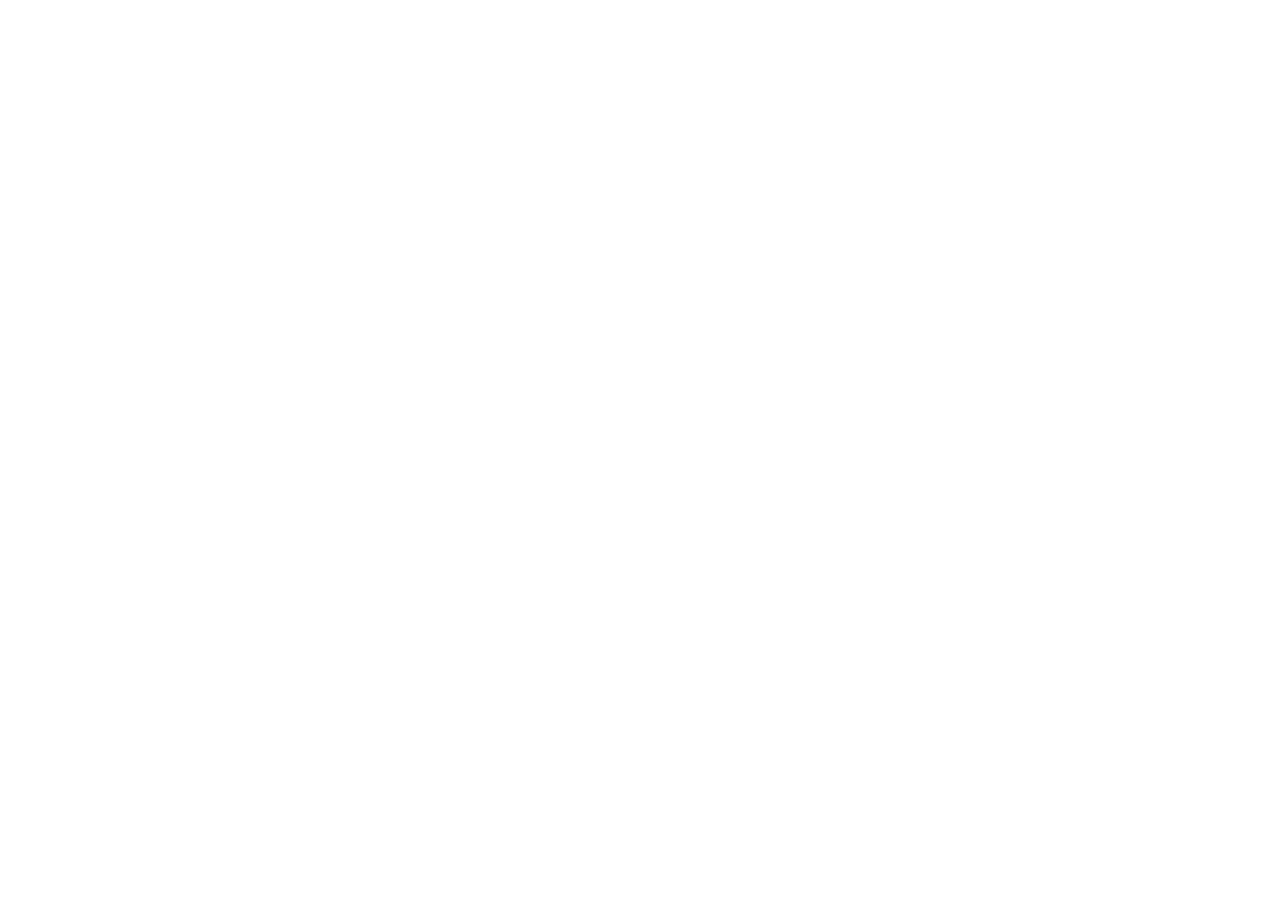
==== index.html @ c5817f7f "start" ====
<!doctype html>
<html lang="en">
<head>
    <meta charset="UTF-8">
    <meta name="viewport"
          content="width=device-width, user-scalable=no, initial-scale=1.0, maximum-scale=1.0, minimum-scale=1.0">
    <meta http-equiv="X-UA-Compatible"
          content="ie=edge">
    <link rel="stylesheet"
          href="./style.css">
    <title>Главная</title>
</head>
<body>

</body>
</html>
---- style.css ----
* {
  padding: 0;
  margin: 0;
  box-sizing: border-box;
  transition: .3s ease; }

/*# sourceMappingURL=style.css.map */
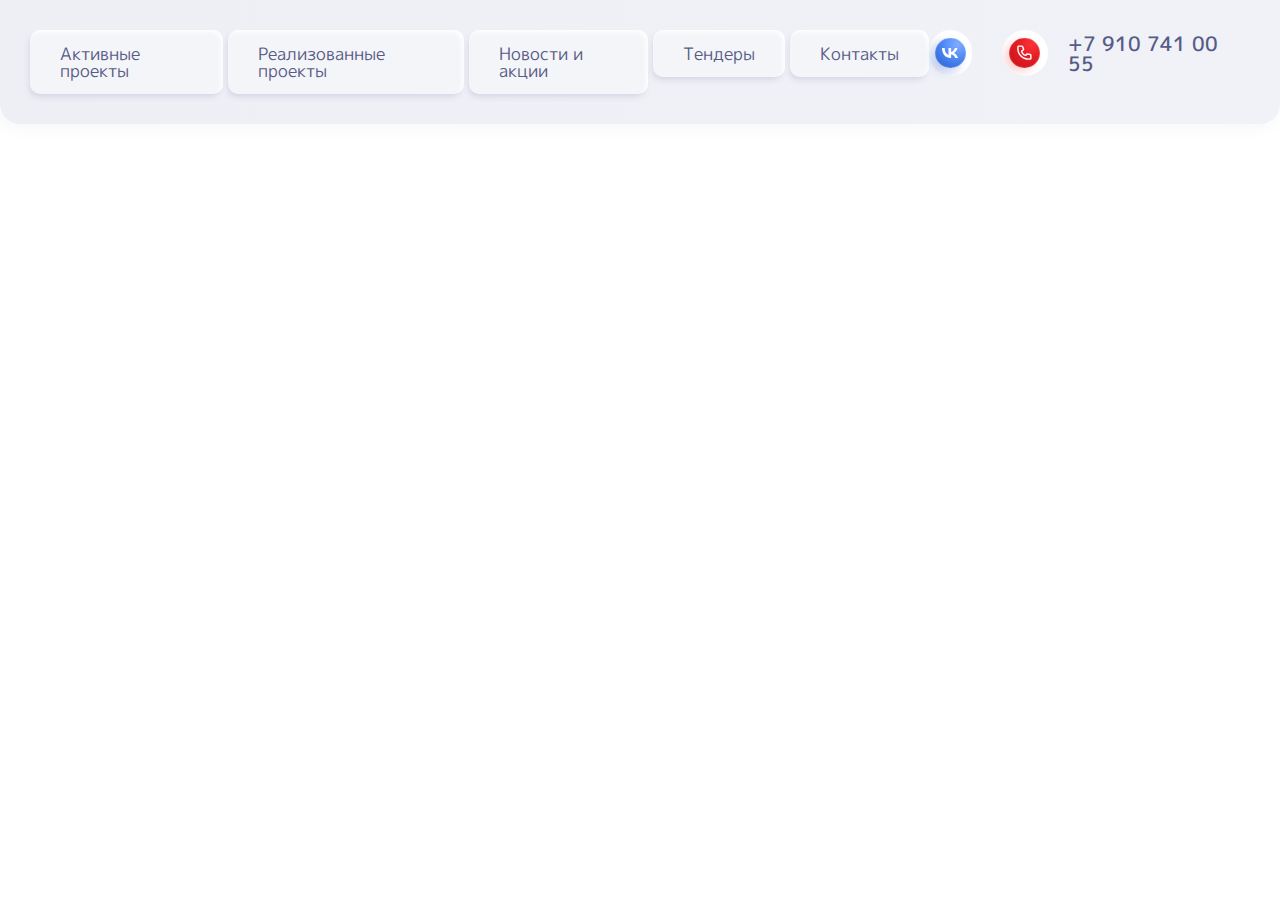
==== commit 55751cb0: "end" ====
--- a/index.html
+++ b/index.html
@@ -11,6 +11,38 @@
     <title>Главная</title>
 </head>
 <body>
+    <header class="header">
+        <div class="content">
+            <ul class="nav">
+                <li><a href="#">Активные проекты</a></li>
+                <li><a href="#">Реализованные проекты</a></li>
+                <li><a href="#">Новости и акции</a></li>
+                <li><a href="#">Тендеры</a></li>
+                <li><a href="#">Контакты</a></li>
+            </ul>
+            <div class="links">
+                <a href="#"
+                   class="vk">
+                    <span>
+                        <svg xmlns="http://www.w3.org/2000/svg" width="16" height="10" viewBox="0 0 16 10" fill="none">
+                          <path d="M12.0147 4.99168C12.3029 5.13506 12.5819 5.30084 12.8498 5.48584C13.3333 5.81997 13.7715 6.20592 14.1685 6.639C14.6976 7.2164 15.1318 7.85863 15.4732 8.56394C15.689 9.00992 15.8598 9.47278 15.9951 9.94923C16.0055 9.98581 16.002 9.99965 15.9583 9.99965C15.0451 9.99848 14.1317 9.99836 13.2185 10C13.17 10.0001 13.1615 9.97479 13.1501 9.9395C12.9498 9.32517 12.6628 8.75539 12.2701 8.24154C11.6739 7.46166 10.9234 6.89575 9.98092 6.5989C9.71663 6.51566 9.44601 6.46279 9.17141 6.42879C9.13886 6.4248 9.12903 6.435 9.13184 6.46548C9.13324 6.48096 9.13207 6.49667 9.13207 6.51238C9.13207 7.64948 9.13207 8.7867 9.13207 9.92379C9.13207 9.99871 9.13207 9.99848 9.05619 9.99871C8.69131 10.0004 8.32655 9.99414 7.96273 9.96518C6.58296 9.85509 5.28176 9.49072 4.09731 8.75539C3.53945 8.40907 3.03687 7.99428 2.58861 7.51372C1.71787 6.5805 1.11727 5.48889 0.703915 4.28813C0.481077 3.64073 0.320301 2.97763 0.208823 2.3021C0.133294 1.84381 0.0793121 1.38342 0.0447681 0.920325C0.0236904 0.637897 0.0143225 0.355 0.000387831 0.0722197C-0.00230543 0.0178209 0.00788213 -0.000116668 0.0674852 5.7034e-07C0.937877 0.00222811 1.80827 0.00187639 2.67854 0.000586764C2.72398 0.000469525 2.74072 0.00715214 2.74166 0.0592062C2.74892 0.465321 2.7755 0.870264 2.82023 1.27415C2.9008 2.0022 3.04377 2.71654 3.27774 3.41142C3.48125 4.0159 3.74929 4.58908 4.11042 5.1163C4.53081 5.73005 5.0451 6.24449 5.70027 6.60746C5.93575 6.73795 6.18295 6.84088 6.44326 6.91181C6.4949 6.92588 6.50626 6.91603 6.50602 6.86445C6.5045 6.44438 6.5052 6.02432 6.5052 5.60425C6.5052 3.76372 6.5052 1.92319 6.50532 0.0826539C6.50532 -0.0131302 6.49607 0.00199363 6.58577 0.00187639C7.41131 0.00140744 8.23674 0.00222811 9.06228 0.000352287C9.11767 0.000235048 9.13336 0.0121934 9.13324 0.0699921C9.13137 1.34192 9.13184 2.61396 9.13184 3.88588C9.13184 3.95986 9.1316 3.95775 9.20654 3.94638C9.76827 3.86044 10.2531 3.60462 10.6959 3.26194C11.3766 2.7353 11.893 2.07126 12.2986 1.31683C12.5168 0.911063 12.69 0.486893 12.8135 0.0427927C12.8221 0.0120762 12.8348 0.000704003 12.8689 0.000821242C13.7022 0.00199363 14.5355 0.00175915 15.3688 0.00187639C15.3802 0.00187639 15.3917 0.00398669 15.4166 0.0064487C14.9802 2.14899 13.8042 3.77638 12.0147 4.99168Z" fill="#FEFEFF"/>
+                        </svg>
+                    </span>
+                </a>
+                <a href="#"
+                   class="tel">
+                    <span class="icon-wrapper">
+                        <span class="icon">
+                            <svg xmlns="http://www.w3.org/2000/svg" width="17" height="17" viewBox="0 0 17 17" fill="none">
+                              <path d="M2.71513 2.83332H5.89551L6.92062 5.39609L5.27383 6.49395C5.07677 6.62533 4.95841 6.84649 4.95841 7.08332C4.96021 7.14964 4.95841 7.08403 4.95841 7.08403L4.95841 7.08477L4.95842 7.08636L4.95844 7.08993L4.95854 7.09867C4.95865 7.1052 4.95882 7.11313 4.95912 7.12242C4.95972 7.14098 4.96081 7.16499 4.96275 7.19408C4.96662 7.25223 4.97393 7.33084 4.98766 7.42699C5.01512 7.61915 5.0684 7.8824 5.17184 8.19273C5.37955 8.81586 5.78768 9.62266 6.58254 10.4175C7.37741 11.2124 8.18421 11.6205 8.80733 11.8282C9.11766 11.9317 9.38091 11.9849 9.57308 12.0124C9.66922 12.0261 9.74783 12.0334 9.80598 12.0373C9.83507 12.0393 9.85908 12.0403 9.87765 12.0409C9.88693 12.0412 9.89486 12.0414 9.90139 12.0415L9.91013 12.0416L9.9137 12.0416L9.91529 12.0417L9.91603 12.0417C9.91603 12.0417 9.99511 12.0373 9.91674 12.0417C10.185 12.0417 10.4303 11.8901 10.5503 11.6501L11.0247 10.7014L14.1667 11.225V14.2849C12.6714 14.5012 8.63282 14.7143 5.45928 11.5408C2.28573 8.36724 2.49888 4.32868 2.71513 2.83332ZM6.42724 7.42763L7.70644 6.57483C8.26386 6.20323 8.48476 5.49197 8.23596 4.86996L7.21085 2.30719C6.99571 1.76934 6.47479 1.41666 5.89551 1.41666H2.67813C2.0346 1.41666 1.42885 1.86373 1.3232 2.56196C1.08286 4.15047 0.755716 8.8407 4.45754 12.5425C8.15937 16.2444 12.8496 15.9172 14.4381 15.6769C15.1363 15.5712 15.5834 14.9655 15.5834 14.3219V11.225C15.5834 10.5325 15.0827 9.9415 14.3996 9.82765L11.2576 9.30397C10.6441 9.20172 10.0357 9.51154 9.75756 10.0678L9.51213 10.5587C9.43498 10.5397 9.34887 10.5154 9.25532 10.4843C8.81595 10.3378 8.20608 10.0376 7.58428 9.41579C6.96248 8.79399 6.66227 8.18412 6.51581 7.74474C6.47623 7.62602 6.44774 7.51927 6.42724 7.42763Z" fill="white"/>
+                            </svg>
+                        </span>
+                    </span>
+                    +7 910 741 00 55
+                </a>
+            </div>
 
+        </div>
+    </header>
 </body>
 </html>--- a/style.css
+++ b/style.css
@@ -4,4 +4,195 @@
   box-sizing: border-box;
   transition: .3s ease; }
 
+.fancybox__container * {
+  transition: none !important; }
+
+a {
+  text-decoration: none; }
+
+:root {
+  --brand-color: #346EDD; }
+
+ul, li {
+  list-style: none;
+  padding: 0;
+  margin: 0; }
+
+@font-face {
+  font-family: "Mplus 1p";
+  src: url(./src/fonts/MPLUS1p-Light.ttf) format("truetype");
+  font-weight: 300;
+  font-style: normal;
+  font-display: swap; }
+@font-face {
+  font-family: "Mplus 1p";
+  src: url(./src/fonts/MPLUS1p-Regular.ttf) format("truetype");
+  font-weight: 400;
+  font-style: normal;
+  font-display: swap; }
+@font-face {
+  font-family: "Mplus 1p";
+  src: url(./src/fonts/MPLUS1p-Medium.ttf) format("truetype");
+  font-weight: 500;
+  font-style: normal;
+  font-display: swap; }
+@font-face {
+  font-family: "Mplus 1p";
+  src: url(./src/fonts/MPLUS1p-Medium.ttf) format("truetype");
+  font-weight: 600;
+  font-style: normal;
+  font-display: swap; }
+@font-face {
+  font-family: "Mplus 1p";
+  src: url(./src/fonts/MPLUS1p-Bold.ttf) format("truetype");
+  font-weight: 700;
+  font-style: normal;
+  font-display: swap; }
+html {
+  scroll-behavior: smooth; }
+
+body {
+  font-family: "Mplus 1p";
+  margin: 0;
+  padding: 0;
+  font-size: 18px;
+  font-style: normal;
+  font-weight: 400;
+  line-height: normal;
+  position: relative;
+  transition: 0.3s ease; }
+
+.content {
+  max-width: calc(1440px + 16px * 2);
+  padding: 0 16px;
+  margin: 0 auto;
+  width: 100%; }
+
+.header .content {
+  display: flex;
+  justify-content: space-between;
+  align-items: flex-start;
+  flex: 1 0 0;
+  padding: 30px;
+  border-radius: 0px 0px 20px 20px;
+  background: linear-gradient(90deg, #EEEFF5 0%, #F0F2F7 100%);
+  box-shadow: -3px 4px 14.9px 0px rgba(87, 91, 135, 0.05); }
+  .header .content ul {
+    display: flex;
+    gap: 5px; }
+    .header .content ul li a {
+      display: flex;
+      padding: 15px 30px;
+      justify-content: center;
+      align-items: center;
+      gap: 10px;
+      border-radius: 10px;
+      background: #F4F5F8;
+      box-shadow: -2px 4px 6.3px -2px rgba(87, 91, 135, 0.2), -2px 2px 4.7px 0px #FFF inset;
+      color: #575B87;
+      font-family: "Mplus 1p";
+      font-size: 17px;
+      font-style: normal;
+      font-weight: 400;
+      line-height: 100%;
+      /* 17px */ }
+      .header .content ul li a:hover {
+        border-radius: 10px;
+        background: #FFF;
+        box-shadow: 0px 12px 14.3px -6px rgba(87, 91, 135, 0.15), -2px 2px 4.7px 0px #FFF inset; }
+  .header .content .links {
+    display: flex;
+    gap: 30px;
+    align-items: center; }
+    .header .content .links .vk {
+      width: 46px;
+      height: 46px;
+      border-radius: 200px;
+      background: radial-gradient(61.22% 61.22% at 26.42% 70.31%, #DEDFEA 0%, #FFF 100%);
+      box-shadow: 0px 0px 0.38px 0px #FFF inset;
+      display: flex;
+      align-items: center;
+      justify-content: center; }
+      .header .content .links .vk:hover span {
+        transform: scale(1.2); }
+      .header .content .links .vk span {
+        width: 30.835px;
+        height: 30.835px;
+        flex-shrink: 0;
+        background: radial-gradient(84.53% 84.53% at 73.11% 21.23%, #81ACFF 0%, #548CF6 50%, #346EDD 100%);
+        box-shadow: 0px 0px 1.164px 0px #FFF inset;
+        filter: drop-shadow(-4.073px 4.363px 4.247px rgba(84, 140, 246, 0.2));
+        display: flex;
+        align-items: center;
+        justify-content: center;
+        border-radius: 200px; }
+    .header .content .links .tel {
+      display: flex;
+      padding: 0 20px 0 0;
+      align-items: center;
+      gap: 20px;
+      border-radius: 5px;
+      background: transparent;
+      color: #575B87;
+      font-family: "Mplus 1p";
+      font-size: 20px;
+      font-style: normal;
+      font-weight: 500;
+      line-height: 100%;
+      /* 20px */
+      position: relative;
+      z-index: 1;
+      overflow: hidden;
+      width: fit-content;
+      border-radius: 200px; }
+      .header .content .links .tel:after {
+        content: '';
+        position: absolute;
+        bottom: 0;
+        left: 0;
+        width: 100%;
+        height: 100%;
+        border-radius: 5px;
+        background: transparent;
+        z-index: -2;
+        transform-origin: bottom left; }
+      .header .content .links .tel:before {
+        content: '';
+        position: absolute;
+        top: 0;
+        left: 0;
+        width: 0%;
+        height: 100%;
+        background-color: #fff;
+        transition: all .8s !important;
+        z-index: -1;
+        transform-origin: top left; }
+      .header .content .links .tel .icon-wrapper {
+        width: 46px;
+        height: 46px;
+        flex-shrink: 0;
+        border-radius: 200px;
+        background: #FFF;
+        box-shadow: 0px 0px 0.38px 0px #FFF inset;
+        display: flex;
+        align-items: center;
+        justify-content: center; }
+        .header .content .links .tel .icon-wrapper .icon {
+          background: radial-gradient(84.53% 84.53% at 73.11% 21.23%, #FF3239 0%, #E31E25 50%, #D2151C 100%);
+          box-shadow: 0px 0px 1.164px 0px #FFF inset;
+          filter: drop-shadow(-4.073px 4.363px 4.247px rgba(227, 30, 37, 0.19));
+          width: 30.835px;
+          height: 30.835px;
+          flex-shrink: 0;
+          display: flex;
+          align-items: center;
+          justify-content: center;
+          border-radius: 50px; }
+      .header .content .links .tel:hover {
+        box-shadow: 0px 0px 0.38px 0px #FFF inset; }
+        .header .content .links .tel:hover .icon-wrapper .icon {
+          transform: scale(1.2); }
+        .header .content .links .tel:hover:before {
+          width: 140%; }
+
 /*# sourceMappingURL=style.css.map */
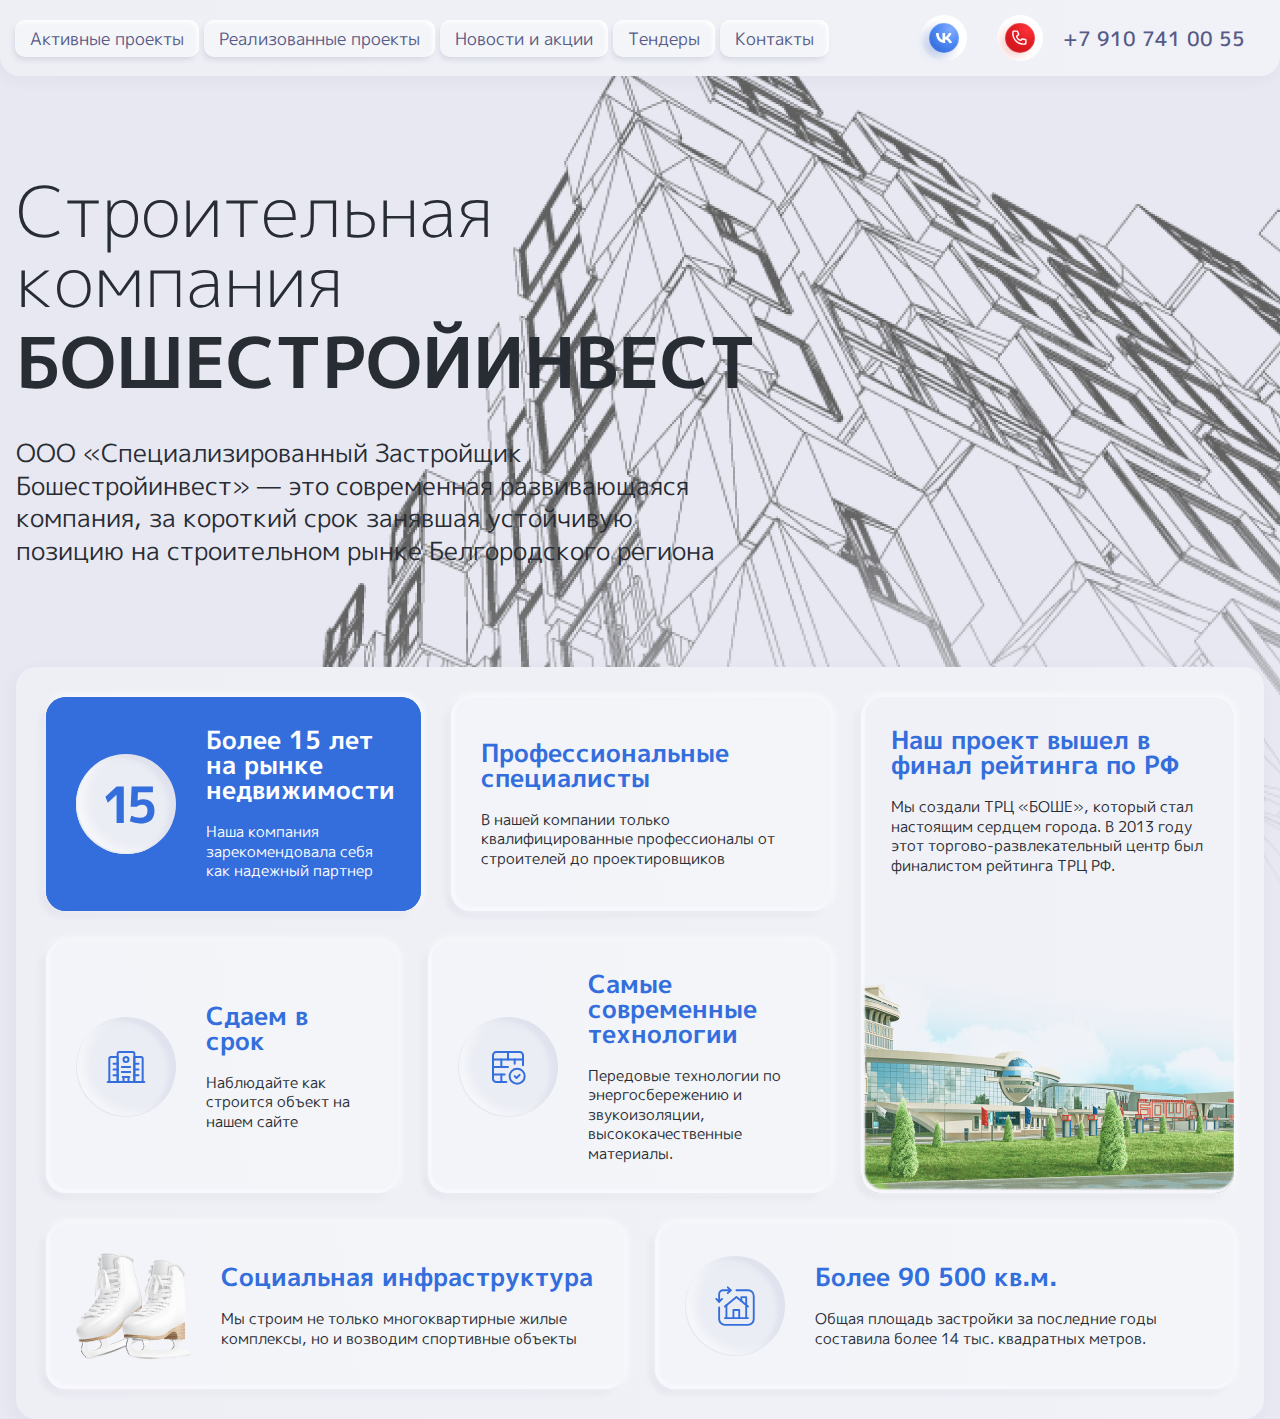
==== commit 0a3e6578: "end" ====
--- a/index.html
+++ b/index.html
@@ -11,38 +11,249 @@
     <title>Главная</title>
 </head>
 <body>
-    <header class="header">
-        <div class="content">
-            <ul class="nav">
-                <li><a href="#">Активные проекты</a></li>
-                <li><a href="#">Реализованные проекты</a></li>
-                <li><a href="#">Новости и акции</a></li>
-                <li><a href="#">Тендеры</a></li>
-                <li><a href="#">Контакты</a></li>
-            </ul>
-            <div class="links">
-                <a href="#"
-                   class="vk">
+<div class="overlay"></div>
+<div class="menu-modal">
+    <div class="close-row">
+        <div class="close-btn">
+            <svg xmlns="http://www.w3.org/2000/svg"
+                 width="24"
+                 height="24"
+                 viewBox="0 0 24 24"
+                 fill="none">
+                <path d="M17.59 5L12 10.59L6.41 5L5 6.41L10.59 12L5 17.59L6.41 19L12 13.41L17.59 19L19 17.59L13.41 12L19 6.41L17.59 5Z"
+                      fill="white"/>
+            </svg>
+        </div>
+    </div>
+    <div class="menu-modal-body">
+        <ul class="nav">
+            <li><a href="#">Активные проекты</a></li>
+            <li><a href="#">Реализованные проекты</a></li>
+            <li><a href="#">Новости и акции</a></li>
+            <li><a href="#">Тендеры</a></li>
+            <li><a href="#">Контакты</a></li>
+        </ul>
+        <div class="line"></div>
+        <div class="contact-container location">
+            <p>Наш адрес:</p>
+            <span>м-н Ольминского, 17, <br> ТРЦ «БОШЕ», 3 этаж.</span>
+        </div>
+        <div class="contact-container phone">
+            <p>Телефон:</p>
+            <a href="tel:+79107410055">+7 910 741 00 55</a>
+        </div>
+        <div class="contact-container email">
+            <p>E-mail:</p>
+            <a href="mailto:office@boshe-stroy.ru">office@boshe-stroy.ru</a>
+        </div>
+        <a href="#"
+           class="vk">
                     <span>
-                        <svg xmlns="http://www.w3.org/2000/svg" width="16" height="10" viewBox="0 0 16 10" fill="none">
-                          <path d="M12.0147 4.99168C12.3029 5.13506 12.5819 5.30084 12.8498 5.48584C13.3333 5.81997 13.7715 6.20592 14.1685 6.639C14.6976 7.2164 15.1318 7.85863 15.4732 8.56394C15.689 9.00992 15.8598 9.47278 15.9951 9.94923C16.0055 9.98581 16.002 9.99965 15.9583 9.99965C15.0451 9.99848 14.1317 9.99836 13.2185 10C13.17 10.0001 13.1615 9.97479 13.1501 9.9395C12.9498 9.32517 12.6628 8.75539 12.2701 8.24154C11.6739 7.46166 10.9234 6.89575 9.98092 6.5989C9.71663 6.51566 9.44601 6.46279 9.17141 6.42879C9.13886 6.4248 9.12903 6.435 9.13184 6.46548C9.13324 6.48096 9.13207 6.49667 9.13207 6.51238C9.13207 7.64948 9.13207 8.7867 9.13207 9.92379C9.13207 9.99871 9.13207 9.99848 9.05619 9.99871C8.69131 10.0004 8.32655 9.99414 7.96273 9.96518C6.58296 9.85509 5.28176 9.49072 4.09731 8.75539C3.53945 8.40907 3.03687 7.99428 2.58861 7.51372C1.71787 6.5805 1.11727 5.48889 0.703915 4.28813C0.481077 3.64073 0.320301 2.97763 0.208823 2.3021C0.133294 1.84381 0.0793121 1.38342 0.0447681 0.920325C0.0236904 0.637897 0.0143225 0.355 0.000387831 0.0722197C-0.00230543 0.0178209 0.00788213 -0.000116668 0.0674852 5.7034e-07C0.937877 0.00222811 1.80827 0.00187639 2.67854 0.000586764C2.72398 0.000469525 2.74072 0.00715214 2.74166 0.0592062C2.74892 0.465321 2.7755 0.870264 2.82023 1.27415C2.9008 2.0022 3.04377 2.71654 3.27774 3.41142C3.48125 4.0159 3.74929 4.58908 4.11042 5.1163C4.53081 5.73005 5.0451 6.24449 5.70027 6.60746C5.93575 6.73795 6.18295 6.84088 6.44326 6.91181C6.4949 6.92588 6.50626 6.91603 6.50602 6.86445C6.5045 6.44438 6.5052 6.02432 6.5052 5.60425C6.5052 3.76372 6.5052 1.92319 6.50532 0.0826539C6.50532 -0.0131302 6.49607 0.00199363 6.58577 0.00187639C7.41131 0.00140744 8.23674 0.00222811 9.06228 0.000352287C9.11767 0.000235048 9.13336 0.0121934 9.13324 0.0699921C9.13137 1.34192 9.13184 2.61396 9.13184 3.88588C9.13184 3.95986 9.1316 3.95775 9.20654 3.94638C9.76827 3.86044 10.2531 3.60462 10.6959 3.26194C11.3766 2.7353 11.893 2.07126 12.2986 1.31683C12.5168 0.911063 12.69 0.486893 12.8135 0.0427927C12.8221 0.0120762 12.8348 0.000704003 12.8689 0.000821242C13.7022 0.00199363 14.5355 0.00175915 15.3688 0.00187639C15.3802 0.00187639 15.3917 0.00398669 15.4166 0.0064487C14.9802 2.14899 13.8042 3.77638 12.0147 4.99168Z" fill="#FEFEFF"/>
-                        </svg>
-                    </span>
-                </a>
-                <a href="#"
-                   class="tel">
+                        <svg xmlns="http://www.w3.org/2000/svg"
+                             width="16"
+                             height="10"
+                             viewBox="0 0 16 10"
+                             fill="none">
+                          <path d="M12.0147 4.99168C12.3029 5.13506 12.5819 5.30084 12.8498 5.48584C13.3333 5.81997 13.7715 6.20592 14.1685 6.639C14.6976 7.2164 15.1318 7.85863 15.4732 8.56394C15.689 9.00992 15.8598 9.47278 15.9951 9.94923C16.0055 9.98581 16.002 9.99965 15.9583 9.99965C15.0451 9.99848 14.1317 9.99836 13.2185 10C13.17 10.0001 13.1615 9.97479 13.1501 9.9395C12.9498 9.32517 12.6628 8.75539 12.2701 8.24154C11.6739 7.46166 10.9234 6.89575 9.98092 6.5989C9.71663 6.51566 9.44601 6.46279 9.17141 6.42879C9.13886 6.4248 9.12903 6.435 9.13184 6.46548C9.13324 6.48096 9.13207 6.49667 9.13207 6.51238C9.13207 7.64948 9.13207 8.7867 9.13207 9.92379C9.13207 9.99871 9.13207 9.99848 9.05619 9.99871C8.69131 10.0004 8.32655 9.99414 7.96273 9.96518C6.58296 9.85509 5.28176 9.49072 4.09731 8.75539C3.53945 8.40907 3.03687 7.99428 2.58861 7.51372C1.71787 6.5805 1.11727 5.48889 0.703915 4.28813C0.481077 3.64073 0.320301 2.97763 0.208823 2.3021C0.133294 1.84381 0.0793121 1.38342 0.0447681 0.920325C0.0236904 0.637897 0.0143225 0.355 0.000387831 0.0722197C-0.00230543 0.0178209 0.00788213 -0.000116668 0.0674852 5.7034e-07C0.937877 0.00222811 1.80827 0.00187639 2.67854 0.000586764C2.72398 0.000469525 2.74072 0.00715214 2.74166 0.0592062C2.74892 0.465321 2.7755 0.870264 2.82023 1.27415C2.9008 2.0022 3.04377 2.71654 3.27774 3.41142C3.48125 4.0159 3.74929 4.58908 4.11042 5.1163C4.53081 5.73005 5.0451 6.24449 5.70027 6.60746C5.93575 6.73795 6.18295 6.84088 6.44326 6.91181C6.4949 6.92588 6.50626 6.91603 6.50602 6.86445C6.5045 6.44438 6.5052 6.02432 6.5052 5.60425C6.5052 3.76372 6.5052 1.92319 6.50532 0.0826539C6.50532 -0.0131302 6.49607 0.00199363 6.58577 0.00187639C7.41131 0.00140744 8.23674 0.00222811 9.06228 0.000352287C9.11767 0.000235048 9.13336 0.0121934 9.13324 0.0699921C9.13137 1.34192 9.13184 2.61396 9.13184 3.88588C9.13184 3.95986 9.1316 3.95775 9.20654 3.94638C9.76827 3.86044 10.2531 3.60462 10.6959 3.26194C11.3766 2.7353 11.893 2.07126 12.2986 1.31683C12.5168 0.911063 12.69 0.486893 12.8135 0.0427927C12.8221 0.0120762 12.8348 0.000704003 12.8689 0.000821242C13.7022 0.00199363 14.5355 0.00175915 15.3688 0.00187639C15.3802 0.00187639 15.3917 0.00398669 15.4166 0.0064487C14.9802 2.14899 13.8042 3.77638 12.0147 4.99168Z"
+                                fill="#FEFEFF"/>
+                        </svg>
+                    </span>
+        </a>
+    </div>
+</div>
+<header class="header">
+    <div class="content">
+        <a href="/"
+           class="logo">
+            <svg xmlns="http://www.w3.org/2000/svg"
+                 width="69"
+                 height="50"
+                 viewBox="0 0 69 50"
+                 fill="none">
+                <path fill-rule="evenodd"
+                      clip-rule="evenodd"
+                      d="M31.1546 4.44058L31.1907 19.0255L31.8858 19.0834V4.44058L33.5301 1.54826L35.1743 4.44058V19.7133L35.9262 19.9818L35.9055 4.44058L33.5301 0.177429L31.1546 4.44058ZM34.7268 49.7114L39.4417 43.4796V49.7114H40.3846V41.9217H39.5526L34.8377 48.1534V41.9217H33.8947V49.7114H34.7268ZM46.0093 49.7114H46.8968V44.7038H46.0093V46.7625H43.2359V44.7038H42.3484V49.7114H43.2359V47.597H46.0093V49.7114ZM48.5055 49.7114C48.9603 49.7114 49.7147 49.7558 50.3359 49.7558C51.8891 49.7558 52.6324 49.2439 52.6324 48.2981C52.6324 47.6749 52.2664 47.2632 51.4675 47.1185V47.0962C52.0667 47.0073 52.4661 46.5398 52.4661 45.9501C52.4661 45.0487 51.7116 44.6593 50.3138 44.6593C49.5926 44.6593 48.9381 44.7038 48.5055 44.7038V49.7114ZM50.4579 47.4634C51.2568 47.4634 51.6894 47.7083 51.6894 48.2313C51.6894 48.7544 51.2345 49.0326 50.4136 49.0326C50.0143 49.0326 49.6593 49.0103 49.393 48.9991V47.4634H50.4579ZM50.3803 45.3825C51.0238 45.3825 51.5231 45.5828 51.5231 46.1281C51.5231 46.6178 51.1014 46.907 50.5135 46.907H49.393V45.416C49.6148 45.4048 49.981 45.3825 50.3803 45.3825ZM57.9242 48.465C57.6025 48.7654 57.0368 48.988 56.3932 48.988C55.417 48.988 54.7292 48.4316 54.6515 47.4858H58.49C58.5234 47.33 58.5455 47.1297 58.5455 46.8848C58.5455 45.505 57.5138 44.5924 56.2269 44.5924C54.585 44.5924 53.6531 45.7498 53.6531 47.2076C53.6531 48.7878 54.707 49.8226 56.3267 49.8226C56.9923 49.8226 57.7134 49.6112 58.2016 49.1661L57.9242 48.465ZM56.1824 45.4271C57.0478 45.4271 57.5803 45.939 57.6247 46.7625H54.596C54.696 45.9946 55.2728 45.4271 56.1824 45.4271ZM63.5267 48.3427C63.1938 48.7209 62.6946 48.988 62.0955 48.988C61.1081 48.988 60.2983 48.3092 60.2983 47.2076C60.2983 46.1504 61.1081 45.4271 62.0069 45.4271C62.5283 45.4271 63.0164 45.5606 63.4379 45.9501L63.8484 45.2491C63.3825 44.7816 62.6835 44.5924 61.8848 44.5924C60.4204 44.5924 59.3553 45.7498 59.3553 47.2076C59.3553 48.7878 60.4426 49.8226 62.029 49.8226C62.7945 49.8226 63.5267 49.5333 63.9483 48.988L63.5267 48.3427ZM64.4032 45.5939H66.2336V49.7114H67.1211V45.5939H68.9516V44.7038H64.4032V45.5939ZM46.087 39.6962C45.5545 40.1302 44.8444 40.3862 44.1012 40.3862C42.304 40.3862 41.0725 39.1286 41.0725 37.2705C41.0725 35.4231 42.2707 34.1546 43.9569 34.1546C44.7668 34.1546 45.3658 34.3548 45.8761 34.7332L46.3089 34.0209C45.7542 33.5424 44.9443 33.2642 43.9458 33.2642C41.5163 33.2642 40.0741 35.0336 40.0741 37.2705C40.0741 39.6962 41.6826 41.2765 44.0125 41.2765C44.9776 41.2765 45.9427 40.9427 46.4641 40.4085L46.087 39.6962ZM46.3422 37.0477H48.1726V41.1652H49.0601V37.0477H50.8906V36.1575H46.3422V37.0477ZM51.8558 43.3908H52.7434V40.9315C53.0984 41.1652 53.6198 41.2765 54.1523 41.2765C55.7166 41.2765 56.7483 40.108 56.7483 38.5835C56.7483 37.1035 55.8607 36.0463 54.4408 36.0463C53.7529 36.0463 53.0873 36.3468 52.7434 36.7474V36.1575H51.8558V43.3908ZM54.1856 36.8809C55.2174 36.8809 55.8053 37.6042 55.8053 38.6169C55.8053 39.6741 55.1397 40.4419 54.0747 40.4419C53.5976 40.4419 53.1871 40.3528 52.7434 40.0524V37.5708C53.0541 37.1813 53.5976 36.8809 54.1856 36.8809ZM57.6912 38.6614C57.6912 40.1637 58.7562 41.2765 60.3539 41.2765C61.9513 41.2765 63.0163 40.1637 63.0163 38.6614C63.0163 37.1591 61.9513 36.0463 60.3539 36.0463C58.7562 36.0463 57.6912 37.1591 57.6912 38.6614ZM58.6343 38.6614C58.6343 37.6042 59.3775 36.8809 60.3539 36.8809C61.3523 36.8809 62.0734 37.6154 62.0734 38.6614C62.0734 39.7297 61.3523 40.4419 60.3539 40.4419C59.3553 40.4419 58.6343 39.7074 58.6343 38.6614ZM65.1797 41.1652L68.0641 37.4373V41.1652H68.9516V36.1575H68.0641L65.1797 39.8854V36.1575H64.2922V41.1652H65.1797ZM65.0021 33.5982C65.0021 34.4772 65.5902 35.1561 66.6885 35.1561C67.6869 35.1561 68.3304 34.4772 68.3304 33.5982H67.4984C67.4539 34.1991 67.1767 34.4772 66.6885 34.4772C66.156 34.4772 65.8786 34.1991 65.8342 33.5982H65.0021ZM30.5325 20.0841C27.746 19.9845 23.2259 21.9083 21.195 23.0389C19.231 20.4744 14.5971 18.6527 11.8016 18.802C9.32821 18.9337 7.50778 19.9922 6.35465 21.4975C5.18344 23.0265 4.82778 24.4774 5.47841 27.1274C6.0489 29.4504 6.97212 30.2899 8.01748 31.8384C8.12718 31.9834 8.86966 32.9489 8.43878 32.082C8.32059 31.8305 3.55188 25.8972 8.80016 21.8683C12.1166 19.3222 16.7854 21.176 20.8983 25.4082C21.1222 25.3742 25.257 22.9219 27.5443 22.7044C42.9756 21.2374 32.9487 37.8335 30.4955 41.6301C30.3704 41.8239 30.2403 42.0165 30.1064 42.2075C30.1081 42.5221 30.1082 42.9085 30.1066 43.2359C30.3542 42.9819 30.6299 42.6995 30.9402 42.3824C32.8523 40.4276 48.8372 20.7389 30.5325 20.0841ZM27.9599 45.3896C28.347 45.0341 28.7681 44.6078 29.5019 43.856C29.2873 43.8569 29.0557 43.8575 28.8399 43.8571C28.3703 44.4234 27.9055 44.9435 27.4923 45.3904C27.6406 45.3898 27.8005 45.3894 27.9599 45.3896ZM25.367 30.8188C25.1959 30.474 24.792 30.3918 24.389 30.4577C23.9863 30.5236 23.7276 31.1373 23.6613 31.4957C23.5943 31.8546 23.8414 32.331 24.0558 32.5811C24.2699 32.8307 24.5476 32.8361 24.5476 32.8361L24.5024 32.9307L24.5607 32.935L24.5607 32.9352L23.5889 36.2925C23.5522 36.2366 23.5144 36.1967 23.5086 36.171C23.4441 35.8772 23.464 35.974 23.428 35.4698C23.3647 35.0473 23.2428 34.7753 23.188 34.3098C23.1678 34.1402 23.0847 33.8767 23.1257 33.7476C23.1544 33.6582 23.2808 33.6614 23.3282 33.5757C23.2196 33.2701 23.1207 32.9551 22.813 32.8493C22.8131 32.848 22.8139 32.8475 22.8139 32.8459C22.8139 32.8419 22.7348 32.7905 22.652 32.7373C22.6691 32.6725 22.6771 32.6183 22.6509 32.5292C22.6357 32.4773 22.6236 32.4383 22.6141 32.4081C22.6349 32.4288 22.665 32.457 22.6994 32.4808C22.7557 32.5197 22.7824 32.4751 22.7887 32.4435C22.7955 32.4121 22.7787 32.4225 22.7843 32.3667C22.7896 32.3112 22.8405 32.2836 22.7824 32.2576C22.7583 32.247 22.6903 32.273 22.6463 32.2921C22.6555 32.2415 22.6126 32.1482 22.6436 32.1083C22.6567 32.0914 22.667 32.0211 22.6357 31.9582C22.6047 31.8952 22.6084 31.9102 22.6159 31.821C22.6232 31.7322 22.6349 31.6804 22.6454 31.6507C22.6565 31.6212 22.6666 31.5953 22.6431 31.5095C22.6005 31.3538 22.508 31.3013 22.4443 31.2935C22.4262 31.0499 22.3159 30.8525 22.1316 30.7805C21.6306 30.5857 21.0955 30.7951 21.0374 31.2947C20.9743 31.3074 20.8892 31.3625 20.8492 31.5095C20.8254 31.5953 20.8356 31.6212 20.8462 31.6507C20.8571 31.6804 20.8688 31.7322 20.8761 31.821C20.8835 31.9102 20.8874 31.8952 20.8559 31.9582C20.825 32.0211 20.8352 32.0914 20.8486 32.1083C20.8793 32.1482 20.8363 32.2414 20.8458 32.292C20.8016 32.2728 20.7336 32.247 20.7097 32.2576C20.6517 32.2836 20.7024 32.3112 20.708 32.3667C20.7133 32.4225 20.6963 32.4121 20.703 32.4435C20.7097 32.4751 20.7365 32.5197 20.7929 32.4808C20.8274 32.457 20.8575 32.4288 20.8781 32.4077C20.8688 32.4382 20.8565 32.4773 20.8413 32.5292C20.8125 32.627 20.825 32.684 20.8458 32.7578C20.4132 32.9829 20.3671 33.2399 20.2477 33.5757C20.2671 33.6105 20.2999 33.6296 20.3332 33.6473C20.2883 33.8065 20.2552 33.9773 20.2127 34.1388C19.8661 33.6627 19.9769 32.7275 19.5614 32.3207C19.5488 32.2439 19.5303 32.1418 19.5017 32.0011C19.3447 31.2331 19.2802 30.5273 19.2159 29.9447C19.1022 28.9108 19.2411 27.8858 18.6303 27.5693C18.6301 27.5684 18.63 27.5677 18.6298 27.567C18.6237 27.5452 18.6002 27.5404 18.5729 27.5409C18.5674 27.5386 18.5629 27.5355 18.5574 27.5332L18.557 27.5414C18.5037 27.5462 18.4441 27.5658 18.4624 27.5332C18.4335 26.365 18.5809 24.6584 17.2718 25.1533C16.587 25.4121 16.4679 26.367 16.5307 27.4663C15.3114 27.4221 15.5582 28.6805 15.4189 29.9447C15.3547 30.5273 15.2942 31.1852 15.2542 31.9685C15.2327 32.3884 15.2507 32.7938 15.2441 33.1439C15.128 32.9997 15.0178 32.8619 14.9482 32.7542C14.7384 32.4292 14.8536 31.2467 14.7268 30.9213C14.5999 30.5954 14.4469 29.5419 14.332 28.9512C14.2173 28.3606 14.15 28.0034 13.7219 27.7779C13.3681 27.5917 12.7199 27.1994 12.5047 27.0686C12.4599 27.0409 12.4305 26.9762 12.4279 26.9047C12.4198 26.7064 12.4139 26.3336 12.4839 26.3385C12.5788 26.3454 12.7014 25.971 12.6819 25.8448C12.6621 25.7189 12.5875 25.7613 12.5691 25.688C12.5506 25.6147 12.6467 25.2146 12.3535 24.9055C12.0606 24.5964 11.716 24.6049 11.3984 24.7015C11.0806 24.7982 10.9019 25.1545 10.8659 25.4585C10.8294 25.7623 10.9418 25.8568 10.9167 25.9415C10.8912 26.0256 10.9105 26.2905 10.9921 26.3493C11.0737 26.4082 11.1837 26.4067 11.1906 26.4453C11.1972 26.4841 11.3293 27.0354 11.2243 27.1394C11.1418 27.2213 10.9487 27.4723 10.6315 27.6314C10.3142 27.7904 9.73314 28.0262 9.64143 28.8293C9.54985 29.6328 9.4767 29.9819 9.54119 30.0155C9.60585 30.0489 9.60545 30.183 9.60545 30.183C9.60545 30.183 9.47728 31.42 9.45871 31.8117C9.43967 32.2031 9.51972 32.8487 9.52117 33.122C9.52271 33.3379 9.51106 33.734 9.52421 33.9819C9.17699 34.1116 8.69068 34.2832 8.65065 34.2989C8.20504 33.9076 8.1534 33.1207 7.33205 33.1059C7.27738 32.9796 7.14916 32.9267 7.12523 32.7688C7.5325 32.7149 7.36922 32.4035 7.33205 32.1466C7.25904 32.0729 7.1196 32.0659 7.07368 31.965C7.06238 31.9466 7.05112 31.9264 7.04078 31.904C7.00638 31.8299 6.99323 31.7602 6.98839 31.7059C6.96046 31.6804 6.92268 31.6511 6.87407 31.626C6.50539 31.4358 5.83711 31.6566 5.73507 32.0801C5.72231 32.1332 5.68602 32.324 5.84767 32.5802C5.90406 32.6759 5.96604 32.74 6.00927 32.779C6.07851 32.8416 6.19186 32.9437 6.34616 32.9442C6.38078 32.9443 6.40893 32.9392 6.4267 32.9352C6.49857 32.886 6.58593 32.8992 6.62371 32.9496C6.65956 32.9976 6.63809 33.0628 6.63576 33.0696C6.60805 33.0729 6.57159 33.0788 6.53191 33.0863C6.50904 33.0913 6.48599 33.0963 6.46312 33.1013C6.28273 33.1447 6.03844 33.2405 5.85308 33.4612C5.83043 33.4882 5.74325 33.5951 5.65163 33.8321C5.57241 34.0367 5.47049 34.3887 5.49653 34.8695C5.67146 34.9016 5.5611 35.2197 5.62585 35.3623C5.7045 35.4561 5.86157 35.4713 5.93599 35.5698C5.93854 36.0048 5.67736 36.1746 5.65163 36.5811C5.68835 36.6664 5.7312 36.6242 5.7809 36.659C5.73779 37.8083 5.56031 39.2408 6.06527 40.0046C6.08 40.1057 6.04319 40.155 6.01332 40.2118C6.08084 40.1961 6.10657 40.2222 6.09091 40.2896C6.0727 40.4695 5.91646 40.5119 5.96177 40.7563C6.02225 40.8257 6.14704 40.8301 6.22018 40.8859C6.24389 41.0095 6.12227 41.0797 6.19432 41.1713C6.30569 41.2922 6.76284 41.2932 6.84091 41.1453C6.85648 40.9829 6.82116 40.8712 6.81527 40.7303C6.83598 40.6393 6.9726 40.6641 6.97018 40.5489C7.02354 40.0958 7.10526 39.726 7.17683 39.3561C7.2213 39.1267 7.23498 38.8858 7.28024 38.6558C7.36377 38.2307 7.6546 37.8758 7.74556 37.463C7.79333 37.2466 7.81013 36.9877 7.82333 36.7625C7.87295 35.9109 7.75449 35.1409 7.92674 34.3508C8.24194 34.467 8.31839 34.8226 8.62475 34.9473C8.68624 34.9263 9.37809 34.5879 9.67323 34.4305C9.69245 34.4657 9.70948 34.5025 9.71915 34.5458C9.75157 34.692 10.1257 33.9787 10.1485 33.7646C10.1711 33.5504 10.0032 33.4953 9.96332 33.2551C9.92338 33.0149 10.1257 31.6565 10.2721 31.1375C10.3933 30.7073 10.4869 30.8778 10.4304 31.1612C10.3741 31.4446 10.3447 32.4417 10.3761 32.6022C10.4074 32.7625 10.3525 33.0433 10.2935 33.2618C10.2347 33.4805 10.2758 34.8738 10.2408 35.2597C10.2054 35.6451 10.2011 37.1905 10.2982 37.9239C10.3955 38.657 10.4648 39.4816 10.539 39.6452C10.6131 39.8087 10.7543 40.0346 10.6379 40.2561C10.5216 40.4779 10.3551 40.7964 10.4393 40.9173C10.5237 41.0387 10.7127 41.1027 10.9345 40.9104C11.1562 40.7182 11.2371 40.3933 11.38 40.2025C11.5228 40.0117 11.6005 39.9311 11.56 39.6981C11.5196 39.465 11.3585 37.6343 11.538 37.0366C11.7176 36.4386 11.8887 35.8131 11.9513 35.2645C11.9923 34.9064 12.1101 34.6506 12.1758 35.0292C12.2414 35.4081 12.5915 37.2355 12.5849 37.5228C12.5785 37.8097 12.5533 39.1451 12.5733 39.3624C12.5933 39.5795 12.4612 40.2167 12.562 40.3104C12.6627 40.4041 12.6977 40.3156 12.7122 40.7095C12.7215 40.9674 12.6312 41.135 12.9337 41.1139C13.2364 41.0929 13.4035 40.9613 13.4295 40.503C13.4557 40.0449 13.4616 40.3233 13.5158 40.1691C13.57 40.0149 13.5702 39.2554 13.5792 38.9326C13.5884 38.6095 13.675 38.4074 13.777 37.7893C13.7978 37.6629 13.823 37.5062 13.8489 37.3312C14.169 37.4685 14.6155 37.4789 14.9661 37.5856C15.0483 37.3379 15.1428 37.1022 15.1718 36.8009C15.4837 37.0052 16.1056 36.9989 16.572 36.925C16.5598 36.6753 16.6048 36.3686 16.5307 36.1813C16.8863 36.2702 16.6992 36.6972 16.6131 37.0489C16.4502 37.7129 16.5111 38.4856 16.4894 39.3204C16.4717 40.0202 16.0611 41.1056 17.0247 40.8901C17.1185 40.7144 16.929 40.2801 17.0662 40.0642C17.2696 40.2411 16.9646 40.831 17.1895 41.0555C17.3077 41.1625 17.7369 41.1904 17.8484 41.0555C17.3301 39.3753 18.3546 37.9794 18.2601 36.0989C18.516 35.8045 19.0486 35.7881 19.4132 35.6032C18.7797 31.5455 18.4909 31.4477 18.4659 31.2663C18.4728 31.2658 18.4777 31.2653 18.4839 31.265C18.4696 31.2465 18.4547 31.2286 18.4433 31.2079C18.2978 30.9476 18.2744 30.7169 18.3563 30.474C18.3709 30.3195 18.4713 30.1268 18.5682 29.9452C18.6231 29.9536 18.6812 29.9842 18.7217 29.986C18.6722 30.6975 19.0688 31.4574 19.1217 32.3042C19.1393 32.586 19.1233 32.7366 19.111 32.8439C19.108 32.8457 19.1045 32.8477 19.1045 32.8477C19.1045 32.8477 19.0826 33.1699 19.3562 33.1557C19.4033 33.1532 19.4564 33.1486 19.5093 33.1433C19.6068 33.2927 19.6741 33.4839 19.7063 33.7503C19.7678 34.2594 19.7851 34.9046 20.1235 34.9454C20.4978 34.9906 20.5732 34.448 20.7021 34.1474C20.7168 34.1642 20.7321 34.1804 20.7459 34.1998C20.7721 34.2365 20.7929 34.2751 20.8116 34.3141C20.911 34.4141 20.9203 34.5119 20.9701 34.6133C20.8407 35.3174 20.4317 37.1767 20.3195 37.3081C20.3112 37.4107 20.8276 37.4184 20.9016 37.5111C20.861 37.7146 20.9471 38.0579 20.9327 38.2764C20.9248 38.4019 20.8047 38.5826 20.7929 38.7916C20.7782 39.0472 20.8765 39.3467 20.8547 39.6037C20.8122 40.1113 20.5699 40.6509 20.9016 40.9311C20.9313 40.9559 21.0009 40.9907 21.0106 40.9934C21.5944 41.1297 21.3429 40.207 21.3219 39.9004C21.3174 39.8311 21.3312 39.7567 21.3219 39.6973C21.3104 39.6187 21.2477 39.5547 21.2444 39.4784C21.2377 39.3341 21.3749 38.9958 21.4153 38.7916C21.4317 38.7083 21.5446 38.6202 21.5712 38.5413C21.6765 38.229 21.537 37.8885 21.6491 37.5267C21.7385 37.5434 21.7227 37.4545 21.8202 37.4797C21.8655 37.7989 21.6986 38.1193 21.742 38.4637C21.7542 38.5571 21.8091 38.6494 21.8202 38.7446C21.8625 39.1101 21.7915 39.4739 21.7733 39.7908C21.749 40.2272 21.6232 40.4793 21.5712 40.8839C21.4905 40.9643 21.3859 41.0206 21.4153 41.2119C21.577 41.2833 21.9488 41.317 22.1005 41.2119C22.163 40.9686 22.0673 40.737 22.0848 40.4781C22.1003 40.253 22.2137 39.9983 22.2716 39.7439C22.3264 39.5035 22.4247 39.2512 22.4431 38.9945C22.4787 38.497 22.3143 37.9352 22.505 37.558C22.7238 37.5058 23.0068 37.5196 23.1433 37.3859C23.143 37.3845 23.1426 37.3829 23.1425 37.3813C23.2113 37.3624 23.2593 37.3397 23.2567 37.3081C23.1894 37.2296 22.9982 36.7072 22.8275 36.1492C22.7916 35.8902 22.7096 34.8845 22.6753 34.5477C22.7018 34.4376 22.7321 34.3447 22.7678 34.3098C22.8136 34.4931 22.8139 34.6411 22.8298 34.8407C22.8684 35.3251 23.1785 35.78 23.2192 36.1837C23.2369 36.3594 23.2449 36.6032 23.3021 36.6785C23.37 36.786 23.4516 36.6948 23.4797 36.7085C23.7048 36.6286 23.6926 36.6263 23.6518 36.4347C23.6447 36.4022 23.6332 36.374 23.6209 36.348L24.2012 34.4303L24.6064 32.9385L24.656 32.9422L24.6102 32.8501L24.5487 32.8363C24.5576 32.8381 24.6177 32.8483 24.7056 32.8266C24.8009 32.8033 25.0978 32.6211 25.4033 32.2207C25.7088 31.821 25.5391 31.1636 25.367 30.8188ZM22.4092 31.7611C22.4193 31.7632 22.4269 31.7664 22.435 31.7695C22.4346 31.757 22.4361 31.7445 22.4363 31.7321C22.4464 31.7496 22.453 31.7686 22.453 31.788C22.453 31.8656 22.3978 31.8805 22.4753 31.9806C22.5013 32.0139 22.4382 32.0953 22.4569 32.1436C22.4753 32.1917 22.4798 32.1993 22.487 32.2248C22.4915 32.2422 22.4834 32.2811 22.4981 32.3064C22.468 32.292 22.362 32.2437 22.3305 32.2576C22.2721 32.2836 22.323 32.3112 22.3284 32.3667C22.3341 32.4225 22.3172 32.4121 22.3239 32.4435C22.3303 32.4751 22.3571 32.5197 22.4135 32.4808C22.4417 32.4614 22.4678 32.4384 22.4876 32.4192C22.4783 32.4822 22.4698 32.5556 22.4677 32.6183C22.4668 32.6176 22.4635 32.6154 22.4635 32.6154C22.4039 32.5798 22.1901 32.5355 22.1771 32.2531C22.1691 32.0823 22.3026 32.1066 22.4092 31.7611ZM22.5952 32.3296C22.5965 32.3294 22.5981 32.3296 22.5994 32.3295C22.5978 32.3339 22.5965 32.3379 22.595 32.3425C22.5961 32.3379 22.5958 32.3336 22.5952 32.3296ZM21.0247 32.6598C21.0269 32.5913 21.0159 32.4964 21.0044 32.419C21.0242 32.4383 21.0502 32.4614 21.0785 32.4808C21.135 32.5197 21.1613 32.4751 21.168 32.4435C21.1746 32.4121 21.1578 32.4225 21.1635 32.3667C21.1691 32.3112 21.2197 32.2836 21.1613 32.2576C21.1304 32.2437 21.0241 32.292 20.9938 32.3064C21.0087 32.2811 21.0006 32.2422 21.0055 32.2248C21.0122 32.1993 21.0166 32.1917 21.035 32.1436C21.0535 32.0953 20.991 32.0139 21.0166 31.9806C21.0941 31.8805 21.0389 31.8656 21.0389 31.788C21.0389 31.7676 21.0463 31.7481 21.0571 31.7297C21.1056 31.9484 21.3457 31.992 21.3457 32.2271C21.3457 32.527 21.1375 32.6006 21.0247 32.6598ZM20.8929 32.3295C20.8943 32.3296 20.8957 32.3296 20.8972 32.3297C20.8967 32.3338 20.8961 32.3379 20.8977 32.343C20.8977 32.343 20.8975 32.3433 20.8975 32.3434C20.8959 32.3381 20.8943 32.3341 20.8929 32.3295ZM17.0247 39.527C16.9787 38.9299 17.1597 38.5606 17.3132 38.1642C17.2997 38.7014 17.3982 39.3509 17.0247 39.527ZM15.7483 32.6292C15.4346 31.7075 15.9794 30.9344 15.9132 29.986C15.9657 29.9838 15.9702 29.9327 16.0365 29.9447C16.3382 30.979 15.6801 31.5745 15.7483 32.6292ZM15.6659 34.364C15.6606 34.181 15.6514 34.1252 15.6556 34.0151C15.6811 34.0001 15.7023 33.9826 15.7168 33.9625C15.7335 33.9392 15.7359 33.907 15.7282 33.8684H15.8307C15.8884 34.0582 15.9775 34.2168 15.9954 34.4467C15.8952 34.5353 15.751 34.4171 15.6659 34.364ZM15.4189 34.364C15.5258 34.3198 15.4767 34.1191 15.5838 34.0749C15.5886 34.194 15.5611 34.3454 15.6247 34.4055C15.565 34.3827 15.4119 34.4536 15.4189 34.364ZM15.2542 34.4055C15.2034 34.3171 15.2558 34.1741 15.3339 34.0704C15.3764 34.0741 15.4173 34.0738 15.4563 34.0708C15.4059 34.1993 15.3974 34.3698 15.2542 34.4055ZM15.0895 34.199C15.1457 34.1668 15.1769 34.1096 15.2038 34.0479C15.2407 34.0576 15.2774 34.0637 15.3137 34.0679C15.2504 34.1663 15.1684 34.2327 15.0895 34.199ZM14.5955 34.2402C14.3891 35.1191 14.1687 35.9837 13.9179 36.8179C13.9909 36.2133 14.0429 35.5108 13.9824 34.9576C13.8833 34.0515 13.6476 32.3588 13.5401 31.7652C13.4328 31.1718 13.4968 29.7963 13.6253 29.9997C13.754 30.2031 14.2807 32.3265 14.3048 32.5868C14.3289 32.8475 14.6499 33.472 14.7623 33.7005C14.833 33.8444 14.9461 33.9404 15.0705 33.9992C14.974 34.1425 14.8262 34.2303 14.5955 34.2402ZM23.6623 49.7955H30.0036V48.0101H25.5313C25.4717 48.0101 25.4423 47.9804 25.4423 47.9208V47.3405C25.4423 47.2737 25.4717 47.2401 25.5313 47.2401H29.1469V45.4659H25.5313C25.4717 45.4659 25.4423 45.4324 25.4423 45.3653V43.8812C25.4423 43.8219 25.4717 43.792 25.5313 43.792H30.0036V41.9842H23.6623V49.7955ZM22.3497 41.9954H20.5588V47.8984C20.5588 47.973 20.5252 48.0101 20.4584 48.0101H19.8578C19.791 48.0101 19.7576 47.973 19.7576 47.8984V41.9954H17.9776V47.8984C17.9776 47.973 17.9404 48.0101 17.8664 48.0101H17.2766C17.2024 48.0101 17.1654 47.973 17.1654 47.8984V41.9954H15.3855V49.7955H22.3497V41.9954ZM12.5265 45.7894C12.5265 45.4324 12.5191 45.0958 12.5043 44.7796C12.4894 44.4635 12.4301 44.2159 12.3263 44.0375C12.3114 44.0079 12.2835 43.9688 12.2428 43.9204C12.202 43.872 12.1297 43.8236 12.0258 43.7753C11.922 43.727 11.7812 43.6844 11.6031 43.6469C11.4251 43.6099 11.1877 43.5913 10.8911 43.5913C10.6019 43.5913 10.3664 43.6099 10.1848 43.6469C10.0029 43.6844 9.86215 43.727 9.76204 43.7753C9.66193 43.8236 9.59116 43.872 9.55064 43.9204C9.50983 43.9688 9.48194 44.0079 9.4672 44.0375C9.36322 44.2159 9.30397 44.4578 9.28928 44.7629C9.27419 45.0679 9.26694 45.3953 9.26694 45.7448V45.767C9.26694 46.1242 9.27419 46.461 9.28928 46.777C9.30397 47.0934 9.36322 47.3405 9.4672 47.519C9.48194 47.5415 9.50983 47.5787 9.55064 47.6307C9.59116 47.6828 9.66193 47.7329 9.76204 47.7814C9.86215 47.8298 10.0029 47.8724 10.1848 47.9097C10.3664 47.947 10.6019 47.9656 10.8911 47.9656C11.1877 47.9656 11.4251 47.947 11.6031 47.9097C11.7812 47.8724 11.922 47.8298 12.0258 47.7814C12.1297 47.7329 12.202 47.6828 12.2428 47.6307C12.2835 47.5787 12.3114 47.5415 12.3263 47.519C12.4301 47.3405 12.4894 47.099 12.5043 46.7937C12.5191 46.4888 12.5265 46.1576 12.5265 45.8006V45.7894ZM14.3288 46.5482V45.7894C14.3288 45.2984 14.3102 44.8317 14.2732 44.3891C14.236 43.9466 14.11 43.5317 13.8948 43.1448C13.6205 42.6613 13.2274 42.3116 12.7156 42.0958C12.2556 41.8801 11.6477 41.7721 10.8911 41.7721C10.1496 41.7721 9.54119 41.8801 9.06671 42.0958C8.5622 42.319 8.17288 42.6688 7.89868 43.1448C7.7354 43.4275 7.62772 43.725 7.57604 44.0375C7.52392 44.3499 7.49071 44.6736 7.4758 45.0084H7.46471V45.767C7.46471 46.2508 7.48323 46.7157 7.52027 47.162C7.55739 47.6082 7.68341 48.0251 7.89868 48.4118C8.17288 48.8879 8.5622 49.2376 9.06671 49.4608C9.54119 49.6765 10.1496 49.7843 10.8911 49.7843C11.6477 49.7843 12.2556 49.6765 12.7156 49.4608C13.2274 49.2451 13.6205 48.8956 13.8948 48.4118C14.0506 48.1293 14.1563 47.8315 14.212 47.519C14.2676 47.2066 14.3027 46.8831 14.3177 46.5482H14.3288ZM1.88012 46.7715C1.81335 46.7715 1.77997 46.8088 1.77997 46.8831V47.8984C1.77997 47.9656 1.81335 47.999 1.88012 47.999H4.08283C4.2535 47.999 4.39808 47.9376 4.51666 47.8148C4.63534 47.692 4.69085 47.5453 4.68368 47.3741C4.68368 47.2029 4.62412 47.0598 4.50571 46.9443C4.38682 46.8291 4.24224 46.7715 4.07175 46.7715H1.88012ZM5.85172 41.9954H0V49.7955H4.08283C4.40912 49.7955 4.71693 49.7324 5.00622 49.6057C5.29547 49.4796 5.54949 49.3066 5.76836 49.087C5.98702 48.8677 6.15772 48.6109 6.28005 48.317C6.40242 48.0232 6.46364 47.7126 6.46364 47.3851C6.46364 47.0504 6.40044 46.738 6.27437 46.4479C6.14827 46.1576 5.97589 45.9049 5.75719 45.6891C5.53841 45.4734 5.28254 45.3023 4.98947 45.1757C4.69652 45.0492 4.38682 44.9861 4.06058 44.9861H1.88012C1.81335 44.9861 1.77997 44.9525 1.77997 44.8856V43.9258C1.77997 43.8518 1.81335 43.8143 1.88012 43.8143H5.85172V41.9954ZM28.6585 19.1469V15.9654H19.2017V19.9223L19.9622 20.4386V16.6727H27.9681L27.9684 19.2795L28.6585 19.1469ZM14.1658 17.945V9.9414H11.1418V12.3469H8.25703V15.9654H1.84168V38.4394H0V39.1229H2.49495C2.51039 35.0919 2.47943 20.7416 2.49495 16.6635H8.99854V13.1262H11.9046V10.7413H13.3847L13.389 17.79L14.1658 17.945ZM37.8691 21.0798L37.867 12.6562L47.2156 17.3707V32.9009H50.5173V23.5987H58.5531V32.9331H62.2815V19.1277H66.2691V22.4572H68.9516V21.6953H67.0496V18.3495H61.4324L61.4327 32.1438H59.2434V22.8524H49.7128V32.1178H47.898V16.9425L37.1358 11.4621V20.5842L37.8691 21.0798Z"
+                      fill="white"/>
+            </svg>
+        </a>
+        <ul class="nav">
+            <li><a href="#">Активные проекты</a></li>
+            <li><a href="#">Реализованные проекты</a></li>
+            <li><a href="#">Новости и акции</a></li>
+            <li><a href="#">Тендеры</a></li>
+            <li><a href="#">Контакты</a></li>
+        </ul>
+        <div class="links">
+            <a href="#"
+               class="vk">
+                    <span>
+                        <svg xmlns="http://www.w3.org/2000/svg"
+                             width="16"
+                             height="10"
+                             viewBox="0 0 16 10"
+                             fill="none">
+                          <path d="M12.0147 4.99168C12.3029 5.13506 12.5819 5.30084 12.8498 5.48584C13.3333 5.81997 13.7715 6.20592 14.1685 6.639C14.6976 7.2164 15.1318 7.85863 15.4732 8.56394C15.689 9.00992 15.8598 9.47278 15.9951 9.94923C16.0055 9.98581 16.002 9.99965 15.9583 9.99965C15.0451 9.99848 14.1317 9.99836 13.2185 10C13.17 10.0001 13.1615 9.97479 13.1501 9.9395C12.9498 9.32517 12.6628 8.75539 12.2701 8.24154C11.6739 7.46166 10.9234 6.89575 9.98092 6.5989C9.71663 6.51566 9.44601 6.46279 9.17141 6.42879C9.13886 6.4248 9.12903 6.435 9.13184 6.46548C9.13324 6.48096 9.13207 6.49667 9.13207 6.51238C9.13207 7.64948 9.13207 8.7867 9.13207 9.92379C9.13207 9.99871 9.13207 9.99848 9.05619 9.99871C8.69131 10.0004 8.32655 9.99414 7.96273 9.96518C6.58296 9.85509 5.28176 9.49072 4.09731 8.75539C3.53945 8.40907 3.03687 7.99428 2.58861 7.51372C1.71787 6.5805 1.11727 5.48889 0.703915 4.28813C0.481077 3.64073 0.320301 2.97763 0.208823 2.3021C0.133294 1.84381 0.0793121 1.38342 0.0447681 0.920325C0.0236904 0.637897 0.0143225 0.355 0.000387831 0.0722197C-0.00230543 0.0178209 0.00788213 -0.000116668 0.0674852 5.7034e-07C0.937877 0.00222811 1.80827 0.00187639 2.67854 0.000586764C2.72398 0.000469525 2.74072 0.00715214 2.74166 0.0592062C2.74892 0.465321 2.7755 0.870264 2.82023 1.27415C2.9008 2.0022 3.04377 2.71654 3.27774 3.41142C3.48125 4.0159 3.74929 4.58908 4.11042 5.1163C4.53081 5.73005 5.0451 6.24449 5.70027 6.60746C5.93575 6.73795 6.18295 6.84088 6.44326 6.91181C6.4949 6.92588 6.50626 6.91603 6.50602 6.86445C6.5045 6.44438 6.5052 6.02432 6.5052 5.60425C6.5052 3.76372 6.5052 1.92319 6.50532 0.0826539C6.50532 -0.0131302 6.49607 0.00199363 6.58577 0.00187639C7.41131 0.00140744 8.23674 0.00222811 9.06228 0.000352287C9.11767 0.000235048 9.13336 0.0121934 9.13324 0.0699921C9.13137 1.34192 9.13184 2.61396 9.13184 3.88588C9.13184 3.95986 9.1316 3.95775 9.20654 3.94638C9.76827 3.86044 10.2531 3.60462 10.6959 3.26194C11.3766 2.7353 11.893 2.07126 12.2986 1.31683C12.5168 0.911063 12.69 0.486893 12.8135 0.0427927C12.8221 0.0120762 12.8348 0.000704003 12.8689 0.000821242C13.7022 0.00199363 14.5355 0.00175915 15.3688 0.00187639C15.3802 0.00187639 15.3917 0.00398669 15.4166 0.0064487C14.9802 2.14899 13.8042 3.77638 12.0147 4.99168Z"
+                                fill="#FEFEFF"/>
+                        </svg>
+                    </span>
+            </a>
+            <a href="#"
+               class="tel">
                     <span class="icon-wrapper">
                         <span class="icon">
-                            <svg xmlns="http://www.w3.org/2000/svg" width="17" height="17" viewBox="0 0 17 17" fill="none">
-                              <path d="M2.71513 2.83332H5.89551L6.92062 5.39609L5.27383 6.49395C5.07677 6.62533 4.95841 6.84649 4.95841 7.08332C4.96021 7.14964 4.95841 7.08403 4.95841 7.08403L4.95841 7.08477L4.95842 7.08636L4.95844 7.08993L4.95854 7.09867C4.95865 7.1052 4.95882 7.11313 4.95912 7.12242C4.95972 7.14098 4.96081 7.16499 4.96275 7.19408C4.96662 7.25223 4.97393 7.33084 4.98766 7.42699C5.01512 7.61915 5.0684 7.8824 5.17184 8.19273C5.37955 8.81586 5.78768 9.62266 6.58254 10.4175C7.37741 11.2124 8.18421 11.6205 8.80733 11.8282C9.11766 11.9317 9.38091 11.9849 9.57308 12.0124C9.66922 12.0261 9.74783 12.0334 9.80598 12.0373C9.83507 12.0393 9.85908 12.0403 9.87765 12.0409C9.88693 12.0412 9.89486 12.0414 9.90139 12.0415L9.91013 12.0416L9.9137 12.0416L9.91529 12.0417L9.91603 12.0417C9.91603 12.0417 9.99511 12.0373 9.91674 12.0417C10.185 12.0417 10.4303 11.8901 10.5503 11.6501L11.0247 10.7014L14.1667 11.225V14.2849C12.6714 14.5012 8.63282 14.7143 5.45928 11.5408C2.28573 8.36724 2.49888 4.32868 2.71513 2.83332ZM6.42724 7.42763L7.70644 6.57483C8.26386 6.20323 8.48476 5.49197 8.23596 4.86996L7.21085 2.30719C6.99571 1.76934 6.47479 1.41666 5.89551 1.41666H2.67813C2.0346 1.41666 1.42885 1.86373 1.3232 2.56196C1.08286 4.15047 0.755716 8.8407 4.45754 12.5425C8.15937 16.2444 12.8496 15.9172 14.4381 15.6769C15.1363 15.5712 15.5834 14.9655 15.5834 14.3219V11.225C15.5834 10.5325 15.0827 9.9415 14.3996 9.82765L11.2576 9.30397C10.6441 9.20172 10.0357 9.51154 9.75756 10.0678L9.51213 10.5587C9.43498 10.5397 9.34887 10.5154 9.25532 10.4843C8.81595 10.3378 8.20608 10.0376 7.58428 9.41579C6.96248 8.79399 6.66227 8.18412 6.51581 7.74474C6.47623 7.62602 6.44774 7.51927 6.42724 7.42763Z" fill="white"/>
+                            <svg xmlns="http://www.w3.org/2000/svg"
+                                 width="17"
+                                 height="17"
+                                 viewBox="0 0 17 17"
+                                 fill="none">
+                              <path d="M2.71513 2.83332H5.89551L6.92062 5.39609L5.27383 6.49395C5.07677 6.62533 4.95841 6.84649 4.95841 7.08332C4.96021 7.14964 4.95841 7.08403 4.95841 7.08403L4.95841 7.08477L4.95842 7.08636L4.95844 7.08993L4.95854 7.09867C4.95865 7.1052 4.95882 7.11313 4.95912 7.12242C4.95972 7.14098 4.96081 7.16499 4.96275 7.19408C4.96662 7.25223 4.97393 7.33084 4.98766 7.42699C5.01512 7.61915 5.0684 7.8824 5.17184 8.19273C5.37955 8.81586 5.78768 9.62266 6.58254 10.4175C7.37741 11.2124 8.18421 11.6205 8.80733 11.8282C9.11766 11.9317 9.38091 11.9849 9.57308 12.0124C9.66922 12.0261 9.74783 12.0334 9.80598 12.0373C9.83507 12.0393 9.85908 12.0403 9.87765 12.0409C9.88693 12.0412 9.89486 12.0414 9.90139 12.0415L9.91013 12.0416L9.9137 12.0416L9.91529 12.0417L9.91603 12.0417C9.91603 12.0417 9.99511 12.0373 9.91674 12.0417C10.185 12.0417 10.4303 11.8901 10.5503 11.6501L11.0247 10.7014L14.1667 11.225V14.2849C12.6714 14.5012 8.63282 14.7143 5.45928 11.5408C2.28573 8.36724 2.49888 4.32868 2.71513 2.83332ZM6.42724 7.42763L7.70644 6.57483C8.26386 6.20323 8.48476 5.49197 8.23596 4.86996L7.21085 2.30719C6.99571 1.76934 6.47479 1.41666 5.89551 1.41666H2.67813C2.0346 1.41666 1.42885 1.86373 1.3232 2.56196C1.08286 4.15047 0.755716 8.8407 4.45754 12.5425C8.15937 16.2444 12.8496 15.9172 14.4381 15.6769C15.1363 15.5712 15.5834 14.9655 15.5834 14.3219V11.225C15.5834 10.5325 15.0827 9.9415 14.3996 9.82765L11.2576 9.30397C10.6441 9.20172 10.0357 9.51154 9.75756 10.0678L9.51213 10.5587C9.43498 10.5397 9.34887 10.5154 9.25532 10.4843C8.81595 10.3378 8.20608 10.0376 7.58428 9.41579C6.96248 8.79399 6.66227 8.18412 6.51581 7.74474C6.47623 7.62602 6.44774 7.51927 6.42724 7.42763Z"
+                                    fill="white"/>
                             </svg>
                         </span>
                     </span>
-                    +7 910 741 00 55
-                </a>
+                +7 910 741 00 55
+            </a>
+            <span class="burger-btn">
+                    <svg xmlns="http://www.w3.org/2000/svg"
+                         width="24"
+                         height="24"
+                         viewBox="0 0 24 24"
+                         fill="none">
+                      <path d="M21 18H12V16H21V18ZM21 13H3V11H21V13ZM21 8H3V6H21V8Z"
+                            fill="#2E3A59"/>
+                    </svg>
+                </span>
+        </div>
+
+    </div>
+</header>
+<main>
+    <div class="main-block">
+        <div class="content">
+            <div class="info">
+                <h1>
+                    Строительная<br>
+                    компания<br>
+                    <span>Бошестройинвест</span>
+                </h1>
+                <p>ООО «Специализированный Застройщик Бошестройинвест» — это современная развивающаяся компания, за
+                    короткий срок занявшая устойчивую позицию на строительном рынке Белгородского региона</p>
             </div>
-
-        </div>
-    </header>
+        </div>
+    </div>
+    <div class="advantages">
+        <div class="content">
+            <div class="advantages-block">
+                <div class="block-1">
+                    <div class="block-1-1">
+                        <div class="block-1-1-row">
+                            <div class="advantage-card">
+                                <span class="icon">15</span>
+                                <div class="info-container">
+                                    <p>Более 15 лет на рынке недвижимости</p>
+                                    <span>Наша компания зарекомендовала себя как надежный партнер</span>
+                                </div>
+                            </div>
+                            <div class="advantage-card">
+                                <div class="info-container">
+                                    <p>Профессиональные специалисты</p>
+                                    <span>В нашей компании только квалифицированные профессионалы от строителей до проектировщиков</span>
+                                </div>
+                            </div>
+                        </div>
+                        <div class="block-1-1-row2">
+                            <div class="advantage-card">
+                    <span class="icon">
+                        <svg xmlns="http://www.w3.org/2000/svg" width="60" height="60" viewBox="0 0 60 60" fill="none">
+                          <path d="M17.4948 52.5093V14.9937H7.49062C6.10934 14.9937 4.98958 16.1135 4.98958 17.4948V52.5093" stroke="#346EDD" stroke-width="3" stroke-linecap="round" stroke-linejoin="round"/>
+                          <path d="M55.0104 52.5093V17.4948C55.0104 16.1135 53.8907 14.9937 52.5094 14.9937H42.5052V52.5093" stroke="#346EDD" stroke-width="3" stroke-linecap="round" stroke-linejoin="round"/>
+                          <path d="M24.9979 45.0063H35.0021" stroke="#346EDD" stroke-width="3" stroke-linecap="round" stroke-linejoin="round"/>
+                          <path d="M26.2484 52.5093V45.0062H33.7516V52.5093" stroke="#346EDD" stroke-width="3" stroke-linecap="round" stroke-linejoin="round"/>
+                          <path d="M23.7474 37.5031H36.2526" stroke="#346EDD" stroke-width="3" stroke-linecap="round" stroke-linejoin="round"/>
+                          <path d="M23.7474 30H36.2526" stroke="#346EDD" stroke-width="3" stroke-linecap="round" stroke-linejoin="round"/>
+                          <path d="M11.2422 33.7516H17.4948" stroke="#346EDD" stroke-width="3" stroke-linecap="round" stroke-linejoin="round"/>
+                          <path d="M11.2422 42.5052H17.4948" stroke="#346EDD" stroke-width="3" stroke-linecap="round" stroke-linejoin="round"/>
+                          <path d="M11.2422 24.9979H17.4948" stroke="#346EDD" stroke-width="3" stroke-linecap="round" stroke-linejoin="round"/>
+                          <path d="M42.5052 33.7516H48.7578" stroke="#346EDD" stroke-width="3" stroke-linecap="round" stroke-linejoin="round"/>
+                          <path d="M42.5052 42.5052H48.7578" stroke="#346EDD" stroke-width="3" stroke-linecap="round" stroke-linejoin="round"/>
+                          <path d="M42.5052 24.9979H48.7578" stroke="#346EDD" stroke-width="3" stroke-linecap="round" stroke-linejoin="round"/>
+                          <path d="M42.5052 52.5093V10.0917C42.5317 8.68321 41.4126 7.51933 40.0042 7.4906H19.9958C18.5874 7.51933 17.4683 8.68321 17.4948 10.0917V52.5093" stroke="#346EDD" stroke-width="3" stroke-linecap="round" stroke-linejoin="round"/>
+                          <path d="M57.5115 52.5094H2.48854" stroke="#346EDD" stroke-width="3" stroke-linecap="round" stroke-linejoin="round"/>
+                          <ellipse cx="30" cy="18.7453" rx="3.75156" ry="3.75156" stroke="#346EDD" stroke-width="3" stroke-linecap="round" stroke-linejoin="round"/>
+                        </svg>
+                    </span>
+                                <div class="info-container">
+                                    <p>Сдаем в срок</p>
+                                    <span>Наблюдайте как строится объект на нашем сайте</span>
+                                </div>
+                            </div>
+                            <div class="advantage-card">
+                    <span class="icon">
+                        <svg xmlns="http://www.w3.org/2000/svg" width="60" height="60" viewBox="0 0 60 60" fill="none">
+                          <path d="M27.5 52.5H12.5C9.73858 52.5 7.5 50.2614 7.5 47.5V12.5C7.5 9.73858 9.73858 7.5 12.5 7.5H47.5C50.2614 7.5 52.5 9.73858 52.5 12.5V27.5" stroke="#346EDD" stroke-width="3" stroke-linecap="round" stroke-linejoin="round"/>
+                          <path d="M52.5 18.75H7.5" stroke="#346EDD" stroke-width="3" stroke-linecap="round" stroke-linejoin="round"/>
+                          <path d="M30 7.5V18.75" stroke="#346EDD" stroke-width="3" stroke-linecap="round" stroke-linejoin="round"/>
+                          <path d="M20 18.75V30" stroke="#346EDD" stroke-width="3" stroke-linecap="round" stroke-linejoin="round"/>
+                          <path d="M40 18.75V25" stroke="#346EDD" stroke-width="3" stroke-linecap="round" stroke-linejoin="round"/>
+                          <path d="M25 41.25H7.5" stroke="#346EDD" stroke-width="3" stroke-linecap="round" stroke-linejoin="round"/>
+                          <path d="M20 41.25V52.5" stroke="#346EDD" stroke-width="3" stroke-linecap="round" stroke-linejoin="round"/>
+                          <path d="M30 30H7.5" stroke="#346EDD" stroke-width="3" stroke-linecap="round" stroke-linejoin="round"/>
+                          <circle cx="43.75" cy="43.75" r="11.25" stroke="#346EDD" stroke-width="3" stroke-linecap="round" stroke-linejoin="round"/>
+                          <path d="M47.5 41.875L42.815 46.5625L40 43.75" stroke="#346EDD" stroke-width="3" stroke-linecap="round" stroke-linejoin="round"/>
+                        </svg>
+                    </span>
+                                <div class="info-container">
+                                    <p>Самые современные технологии</p>
+                                    <span>Передовые технологии по энергосбережению и звукоизоляции,  высококачественные материалы.</span>
+                                </div>
+                            </div>
+                        </div>
+                    </div>
+                    <div class="advantage-card bg-card">
+                        <div class="info-container">
+                            <p>Наш проект вышел в финал рейтинга по РФ</p>
+                            <span>Мы создали ТРЦ «БОШЕ», который стал настоящим сердцем города. В 2013 году этот торгово-развлекательный центр был финалистом рейтинга ТРЦ РФ.</span>
+                        </div>
+                    </div>
+                </div>
+                <div class="block-2">
+                    <div class="advantage-card">
+                        <img src="./src/images/adv-image.png"
+                             alt="advantage-card-image">
+                        <div class="info-container">
+                            <p>Социальная инфраструктура</p>
+                            <span>Мы строим не только многоквартирные жилые комплексы, но и возводим спортивные объекты</span>
+                        </div>
+                    </div>
+                    <div class="advantage-card">
+                    <span class="icon">
+                        <svg xmlns="http://www.w3.org/2000/svg" width="64" height="64" viewBox="0 0 64 64" fill="none">
+                          <path d="M49.9123 51.3736V17.7474H42.22V24.121" stroke="#346EDD" stroke-width="3" stroke-linecap="round" stroke-linejoin="round"/>
+                          <path d="M29.4723 51.3736V38.4059H38.7031V51.3736" stroke="#346EDD" stroke-width="3" stroke-linecap="round" stroke-linejoin="round"/>
+                          <path d="M18.2631 30.8705V51.3736" stroke="#346EDD" stroke-width="3" stroke-linecap="round" stroke-linejoin="round"/>
+                          <path d="M52.7692 51.3736H15.8461" stroke="#346EDD" stroke-width="3" stroke-linecap="round" stroke-linejoin="round"/>
+                          <path d="M15.8461 32.9121L34.3077 17.5275L52.7692 32.9121" stroke="#346EDD" stroke-width="3" stroke-linecap="round" stroke-linejoin="round"/>
+                          <path d="M6.61536 34.4505V52.912C6.61536 58.01 10.7481 62.1428 15.8461 62.1428H52.7692C57.8672 62.1428 62 58.01 62 52.912V15.9889C62 10.8909 57.8672 6.75818 52.7692 6.75818H34.3077" stroke="#346EDD" stroke-width="3" stroke-linecap="round" stroke-linejoin="round"/>
+                          <path d="M25.0769 6.75818H12.7692C9.37053 6.75818 6.61536 9.51335 6.61536 12.912V25.2197" stroke="#346EDD" stroke-width="3" stroke-linecap="round" stroke-linejoin="round"/>
+                          <path d="M2 20.6044L6.61538 25.2198L11.2308 20.6044" stroke="#346EDD" stroke-width="3" stroke-linecap="round" stroke-linejoin="round"/>
+                          <path d="M20.4615 11.3736L25.0769 6.75821L20.4615 2.14282" stroke="#346EDD" stroke-width="3" stroke-linecap="round" stroke-linejoin="round"/>
+                        </svg>
+                    </span>
+                        <div class="info-container">
+                            <p>Более 90 500 кв.м.</p>
+                            <span>Общая площадь застройки за последние годы составила более 14 тыс. квадратных метров.</span>
+                        </div>
+                    </div>
+                </div>
+
+
+            </div>
+        </div>
+    </div>
+</main>
+<footer class="footer">
+
+</footer>
+<script src="./src/js/script.js"></script>
 </body>
 </html>--- a/style.css
+++ b/style.css
@@ -60,7 +60,14 @@
   font-weight: 400;
   line-height: normal;
   position: relative;
-  transition: 0.3s ease; }
+  transition: 0.3s ease;
+  background-color: #E7E8F1;
+  background-image: url(/src/images/house.png);
+  background-repeat: no-repeat;
+  background-position: top right; }
+  @media (max-width: 1195px) {
+    body {
+      background-image: none; } }
 
 .content {
   max-width: calc(1440px + 16px * 2);
@@ -68,18 +75,179 @@
   margin: 0 auto;
   width: 100%; }
 
+.overlay {
+  position: fixed;
+  top: 0;
+  left: 0;
+  width: 100%;
+  height: 100%;
+  background-color: rgba(0, 0, 0, 0.3);
+  z-index: 10;
+  display: none;
+  padding: 0 25px; }
+  .overlay.open {
+    display: block; }
+
+.menu-modal {
+  height: 100vh;
+  display: flex;
+  padding: 20px 20px 20px 50px;
+  max-width: 428px;
+  width: 100%;
+  flex-direction: column;
+  gap: 26px;
+  background: #282C33;
+  position: fixed;
+  transition: right .5s linear, opacity .2s ease;
+  top: 0;
+  right: -200%;
+  z-index: 20;
+  opacity: 0; }
+  @media (max-width: 768px) {
+    .menu-modal {
+      padding: 20px;
+      max-width: 100%; } }
+  .menu-modal.active {
+    transition: right .5s linear, opacity .2s ease;
+    right: 0;
+    opacity: 1; }
+  .menu-modal .close-row {
+    display: flex;
+    justify-content: flex-end; }
+    .menu-modal .close-row .close-btn {
+      cursor: pointer; }
+  .menu-modal .menu-modal-body {
+    width: 100%;
+    display: flex;
+    flex-direction: column;
+    gap: 40px;
+    overflow-y: auto; }
+    .menu-modal .menu-modal-body ul {
+      display: flex;
+      flex-direction: column;
+      align-items: flex-start;
+      gap: 40px; }
+      .menu-modal .menu-modal-body ul li a {
+        display: flex;
+        gap: 30px;
+        align-items: center;
+        color: #FFF;
+        font-family: "Mplus 1p";
+        font-size: 20px;
+        font-style: normal;
+        font-weight: 400;
+        line-height: 100%;
+        /* 20px */ }
+        .menu-modal .menu-modal-body ul li a::before {
+          content: url("data:image/svg+xml,%3Csvg xmlns='http://www.w3.org/2000/svg' width='24' height='24' viewBox='0 0 24 24' fill='none'%3E%3Cpath d='M15.7131 12L9.70209 5.99001L8.28809 7.40401L12.8881 12.004L8.28809 16.597L9.70209 18.011L15.7131 12Z' fill='%2370A1FF'/%3E%3C/svg%3E");
+          padding-top: 5px; }
+        .menu-modal .menu-modal-body ul li a:hover {
+          color: #FFFFFF; }
+          .menu-modal .menu-modal-body ul li a:hover::before {
+            content: url("data:image/svg+xml,%3Csvg xmlns='http://www.w3.org/2000/svg' width='24' height='24' viewBox='0 0 24 24' fill='none'%3E%3Cpath d='M10 12C10 13.1046 10.8954 14 12 14C13.1046 14 14 13.1046 14 12C14 10.8954 13.1046 10 12 10C10.8954 10 10 10.8954 10 12Z' fill='%2326B447'/%3E%3Cpath d='M10 6C10 7.10457 10.8954 8 12 8C13.1046 8 14 7.10457 14 6C14 4.89543 13.1046 4 12 4C10.8954 4 10 4.89543 10 6Z' fill='%2326B447'/%3E%3Cpath d='M10 18C10 19.1046 10.8954 20 12 20C13.1046 20 14 19.1046 14 18C14 16.8954 13.1046 16 12 16C10.8954 16 10 16.8954 10 18Z' fill='%2326B447'/%3E%3C/svg%3E");
+            margin-top: 5px; }
+    .menu-modal .menu-modal-body .line {
+      background: #5D6065;
+      width: 100%;
+      height: 1px;
+      flex-shrink: 0; }
+    .menu-modal .menu-modal-body .contact-container {
+      display: flex;
+      flex-direction: column;
+      gap: 10px; }
+      .menu-modal .menu-modal-body .contact-container p {
+        color: #929CAD;
+        font-family: "Mplus 1p";
+        font-size: 12px;
+        font-style: normal;
+        font-weight: 800;
+        line-height: 130%;
+        /* 15.6px */
+        text-transform: uppercase; }
+      .menu-modal .menu-modal-body .contact-container span {
+        color: #929CAD;
+        font-family: "Mplus 1p";
+        font-size: 15px;
+        font-style: normal;
+        font-weight: 400;
+        line-height: 130%;
+        /* 19.5px */ }
+      .menu-modal .menu-modal-body .contact-container a {
+        color: #81ACFF;
+        font-family: "Mplus 1p";
+        font-size: 20px;
+        font-style: normal;
+        font-weight: 500;
+        line-height: 100%;
+        /* 20px */ }
+      .menu-modal .menu-modal-body .contact-container.email a {
+        color: #929CAD;
+        font-family: "Mplus 1p";
+        font-size: 15px;
+        font-style: normal;
+        font-weight: 400;
+        line-height: 100%;
+        /* 15px */ }
+    .menu-modal .menu-modal-body .vk {
+      width: 46px;
+      height: 46px;
+      border-radius: 200px;
+      border-radius: 200px;
+      background: radial-gradient(61.22% 61.22% at 26.42% 70.31%, rgba(222, 223, 234, 0.3) 0%, rgba(255, 255, 255, 0.3) 100%);
+      box-shadow: -3.992px 4.752px 5.626px 0px rgba(87, 91, 135, 0.06);
+      display: flex;
+      align-items: center;
+      justify-content: center; }
+      .menu-modal .menu-modal-body .vk:hover span {
+        transform: scale(1.2); }
+      .menu-modal .menu-modal-body .vk span {
+        width: 30.835px;
+        height: 30.835px;
+        flex-shrink: 0;
+        background: radial-gradient(84.53% 84.53% at 73.11% 21.23%, #81ACFF 0%, #548CF6 50%, #346EDD 100%);
+        box-shadow: 0px 0px 1.164px 0px #FFF inset;
+        filter: drop-shadow(-4.073px 4.363px 4.247px rgba(84, 140, 246, 0.2));
+        display: flex;
+        align-items: center;
+        justify-content: center;
+        border-radius: 200px; }
+
 .header .content {
   display: flex;
   justify-content: space-between;
-  align-items: flex-start;
+  align-items: center;
   flex: 1 0 0;
   padding: 30px;
   border-radius: 0px 0px 20px 20px;
   background: linear-gradient(90deg, #EEEFF5 0%, #F0F2F7 100%);
   box-shadow: -3px 4px 14.9px 0px rgba(87, 91, 135, 0.05); }
+  @media (max-width: 1383px) {
+    .header .content {
+      padding: 15px; } }
+  @media (max-width: 1195px) {
+    .header .content {
+      padding: 0 20px 0 0;
+      background: linear-gradient(90deg, #EEEFF5 0%, #F0F2F7 100%);
+      box-shadow: -3px 4px 14.9px 0px rgba(87, 91, 135, 0.05);
+      border-radius: 0; } }
+  .header .content .logo {
+    display: flex;
+    height: 60px;
+    padding: 5px;
+    flex-direction: column;
+    justify-content: space-between;
+    align-items: flex-start;
+    background: radial-gradient(129.96% 74.26% at 16.92% 36.49%, #FF5056 0%, #E31E25 100%);
+    display: none; }
+    @media (max-width: 1195px) {
+      .header .content .logo {
+        display: flex; } }
   .header .content ul {
     display: flex;
     gap: 5px; }
+    @media (max-width: 1195px) {
+      .header .content ul {
+        display: none; } }
     .header .content ul li a {
       display: flex;
       padding: 15px 30px;
@@ -96,6 +264,9 @@
       font-weight: 400;
       line-height: 100%;
       /* 17px */ }
+      @media (max-width: 1383px) {
+        .header .content ul li a {
+          padding: 10px 15px; } }
       .header .content ul li a:hover {
         border-radius: 10px;
         background: #FFF;
@@ -113,6 +284,9 @@
       display: flex;
       align-items: center;
       justify-content: center; }
+      @media (max-width: 768px) {
+        .header .content .links .vk {
+          display: none; } }
       .header .content .links .vk:hover span {
         transform: scale(1.2); }
       .header .content .links .vk span {
@@ -145,6 +319,9 @@
       overflow: hidden;
       width: fit-content;
       border-radius: 200px; }
+      @media (max-width: 768px) {
+        .header .content .links .tel {
+          padding: 0; } }
       .header .content .links .tel:after {
         content: '';
         position: absolute;
@@ -177,6 +354,9 @@
         display: flex;
         align-items: center;
         justify-content: center; }
+        @media (max-width: 768px) {
+          .header .content .links .tel .icon-wrapper {
+            display: none; } }
         .header .content .links .tel .icon-wrapper .icon {
           background: radial-gradient(84.53% 84.53% at 73.11% 21.23%, #FF3239 0%, #E31E25 50%, #D2151C 100%);
           box-shadow: 0px 0px 1.164px 0px #FFF inset;
@@ -194,5 +374,232 @@
           transform: scale(1.2); }
         .header .content .links .tel:hover:before {
           width: 140%; }
+    .header .content .links .burger-btn {
+      display: flex;
+      align-items: center;
+      justify-content: center;
+      display: none; }
+      @media (max-width: 1195px) {
+        .header .content .links .burger-btn {
+          display: flex; } }
+
+.main-block {
+  padding: 100px 0; }
+  @media (max-width: 1195px) {
+    .main-block {
+      background-image: url(/src/images/house.png);
+      background-repeat: no-repeat;
+      background-position: top right;
+      background-size: contain;
+      padding: 50px 0; } }
+  @media (max-width: 768px) {
+    .main-block {
+      padding: 30px 0;
+      background-position: 136% 154px; } }
+  @media (max-width: 430px) {
+    .main-block {
+      padding: 30px 0;
+      background-position: 200px 207px; } }
+  @media (max-width: 390px) {
+    .main-block {
+      padding: 30px 0;
+      background-position: 200px 207px; } }
+  .main-block .content .info {
+    display: flex;
+    flex-direction: column;
+    gap: 30px; }
+    .main-block .content .info h1 {
+      color: #282C33;
+      font-family: "Mplus 1p";
+      font-size: 70px;
+      font-style: normal;
+      font-weight: 250;
+      line-height: 100%;
+      /* 70px */ }
+      @media (max-width: 1195px) {
+        .main-block .content .info h1 {
+          font-size: 40px; } }
+      @media (max-width: 768px) {
+        .main-block .content .info h1 {
+          font-size: 30px; } }
+      .main-block .content .info h1 span {
+        color: #282C33;
+        font-family: "Mplus 1p";
+        font-size: 70px;
+        font-style: normal;
+        font-weight: 800;
+        line-height: 130%;
+        text-transform: uppercase; }
+        @media (max-width: 1195px) {
+          .main-block .content .info h1 span {
+            font-size: 40px; } }
+        @media (max-width: 768px) {
+          .main-block .content .info h1 span {
+            font-size: 30px; } }
+    .main-block .content .info p {
+      color: #282C33;
+      font-family: "Mplus 1p";
+      font-size: 25px;
+      font-style: normal;
+      font-weight: 400;
+      line-height: 130%;
+      /* 32.5px */
+      max-width: 706px; }
+      @media (max-width: 1195px) {
+        .main-block .content .info p {
+          font-size: 20px;
+          max-width: 456px; } }
+      @media (max-width: 768px) {
+        .main-block .content .info p {
+          font-size: 15px;
+          max-width: 328px; } }
+
+.advantages .content .advantages-block {
+  padding: 30px;
+  align-self: stretch;
+  border-radius: 20px;
+  background: linear-gradient(90deg, #EEEFF5 0%, #F0F2F7 100%);
+  box-shadow: -3px 4px 14.9px 0px rgba(87, 91, 135, 0.05);
+  grid-template-columns: repeat(3, 1fr) repeat(4, minmax(0, 0.75fr));
+  display: flex;
+  flex-direction: column;
+  gap: 30px; }
+  .advantages .content .advantages-block .advantage-card {
+    display: flex;
+    padding: 30px;
+    align-items: center;
+    gap: 30px;
+    border-radius: 20px;
+    background: linear-gradient(263deg, #F3F5F8 2.72%, #F2F4F9 91.05%);
+    box-shadow: 1px -1px 10px 0px #FFF, -4px 4px 6px 0px rgba(87, 91, 135, 0.1), 2px -2px 2px 2px #F7F7FD inset;
+    cursor: pointer; }
+    .advantages .content .advantages-block .advantage-card .icon {
+      display: flex;
+      width: 100px;
+      height: 100px;
+      padding: 15px 30px;
+      justify-content: center;
+      align-items: center;
+      gap: 10px;
+      flex-shrink: 0;
+      border-radius: 200px;
+      background: #EBEDF5;
+      box-shadow: -8px 4px 3.4px 0px rgba(87, 91, 135, 0.04) inset, 1px -1px 0px 0px #E6E8EE inset, -4px 4px 16.4px -6px rgba(87, 91, 135, 0.08) inset, 9px -4px 9.6px 0px rgba(255, 255, 255, 0.56) inset;
+      color: #346EDD;
+      font-family: "Mplus 1p";
+      font-size: 50px;
+      font-style: normal;
+      font-weight: 800;
+      line-height: 100%;
+      /* 50px */
+      letter-spacing: -7.5px; }
+    .advantages .content .advantages-block .advantage-card .info-container {
+      display: flex;
+      flex-direction: column;
+      gap: 20px; }
+      .advantages .content .advantages-block .advantage-card .info-container p {
+        color: #346EDD;
+        font-family: "Mplus 1p";
+        font-size: 25px;
+        font-style: normal;
+        font-weight: 800;
+        line-height: 100%;
+        /* 25px */ }
+      .advantages .content .advantages-block .advantage-card .info-container span {
+        color: #282C33;
+        font-family: "Mplus 1p";
+        font-size: 15px;
+        font-style: normal;
+        font-weight: 400;
+        line-height: 130%;
+        /* 19.5px */ }
+    .advantages .content .advantages-block .advantage-card img {
+      width: 114.857px;
+      height: 105.898px;
+      flex-shrink: 0; }
+  .advantages .content .advantages-block .block-1 {
+    display: flex;
+    gap: 30px; }
+    .advantages .content .advantages-block .block-1 .block-1-1 {
+      display: flex;
+      flex-direction: column;
+      gap: 30px; }
+      .advantages .content .advantages-block .block-1 .block-1-1 .block-1-1-row {
+        display: flex;
+        gap: 30px; }
+        .advantages .content .advantages-block .block-1 .block-1-1 .block-1-1-row .advantage-card:first-child {
+          max-width: 574px;
+          width: 100%;
+          border-radius: 20px;
+          background: #346EDD;
+          box-shadow: 1px -1px 10px 0px #FFF, -4px 4px 6px 0px rgba(87, 91, 135, 0.1);
+          position: relative;
+          z-index: 1;
+          overflow: hidden; }
+          .advantages .content .advantages-block .block-1 .block-1-1 .block-1-1-row .advantage-card:first-child:after {
+            content: '';
+            position: absolute;
+            bottom: 0;
+            left: 0;
+            width: 100%;
+            height: 100%;
+            border-radius: 5px;
+            background: #346EDD;
+            z-index: -2;
+            transform-origin: bottom left; }
+          .advantages .content .advantages-block .block-1 .block-1-1 .block-1-1-row .advantage-card:first-child:before {
+            content: '';
+            position: absolute;
+            top: 0;
+            left: 0;
+            width: 0%;
+            height: 100%;
+            background-color: #fff;
+            transition: all .8s !important;
+            z-index: -1;
+            transform-origin: top left;
+            border-radius: 0 200px 200px 0; }
+          .advantages .content .advantages-block .block-1 .block-1-1 .block-1-1-row .advantage-card:first-child .info-container p {
+            color: #FFFFFF; }
+          .advantages .content .advantages-block .block-1 .block-1-1 .block-1-1-row .advantage-card:first-child .info-container span {
+            color: #fff; }
+          .advantages .content .advantages-block .block-1 .block-1-1 .block-1-1-row .advantage-card:first-child:hover {
+            border-radius: 20px;
+            box-shadow: 1px -1px 10px 0px #FFF, 0px 12px 6px 0px rgba(87, 91, 135, 0.1), 2px -2px 2px 2px #F7F7FD inset;
+            transition: background .1s ease .3s;
+            background: #FFFFFF; }
+            .advantages .content .advantages-block .block-1 .block-1-1 .block-1-1-row .advantage-card:first-child:hover .icon {
+              border-radius: 200px;
+              background: #346EDD;
+              box-shadow: -8px 4px 3.4px 0px rgba(87, 91, 135, 0.04) inset, 1px -1px 0px 0px #E6E8EE inset, -4px 4px 16.4px -6px rgba(87, 91, 135, 0.08) inset;
+              color: #FFF; }
+            .advantages .content .advantages-block .block-1 .block-1-1 .block-1-1-row .advantage-card:first-child:hover .info-container p {
+              color: #346EDD; }
+            .advantages .content .advantages-block .block-1 .block-1-1 .block-1-1-row .advantage-card:first-child:hover .info-container span {
+              color: #282C33; }
+            .advantages .content .advantages-block .block-1 .block-1-1 .block-1-1-row .advantage-card:first-child:hover:before {
+              width: 180%; }
+            .advantages .content .advantages-block .block-1 .block-1-1 .block-1-1-row .advantage-card:first-child:hover:after {
+              transition: background .1s ease .3s;
+              background: #FFFFFF; }
+      .advantages .content .advantages-block .block-1 .block-1-1 .block-1-1-row2 {
+        display: flex;
+        gap: 30px; }
+        .advantages .content .advantages-block .block-1 .block-1-1 .block-1-1-row2 .advantage-card:first-child {
+          max-width: 373px;
+          width: 100%; }
+    .advantages .content .advantages-block .block-1 .advantage-card.bg-card {
+      width: 373px;
+      flex-shrink: 0;
+      align-items: flex-start;
+      background-image: url(/src/images/adv-bg.png);
+      background-repeat: no-repeat;
+      background-position: bottom; }
+  .advantages .content .advantages-block .block-2 {
+    display: flex;
+    gap: 30px; }
+    .advantages .content .advantages-block .block-2 .advantage-card {
+      height: 166px;
+      width: calc((100% - 30px)/2); }
 
 /*# sourceMappingURL=style.css.map */
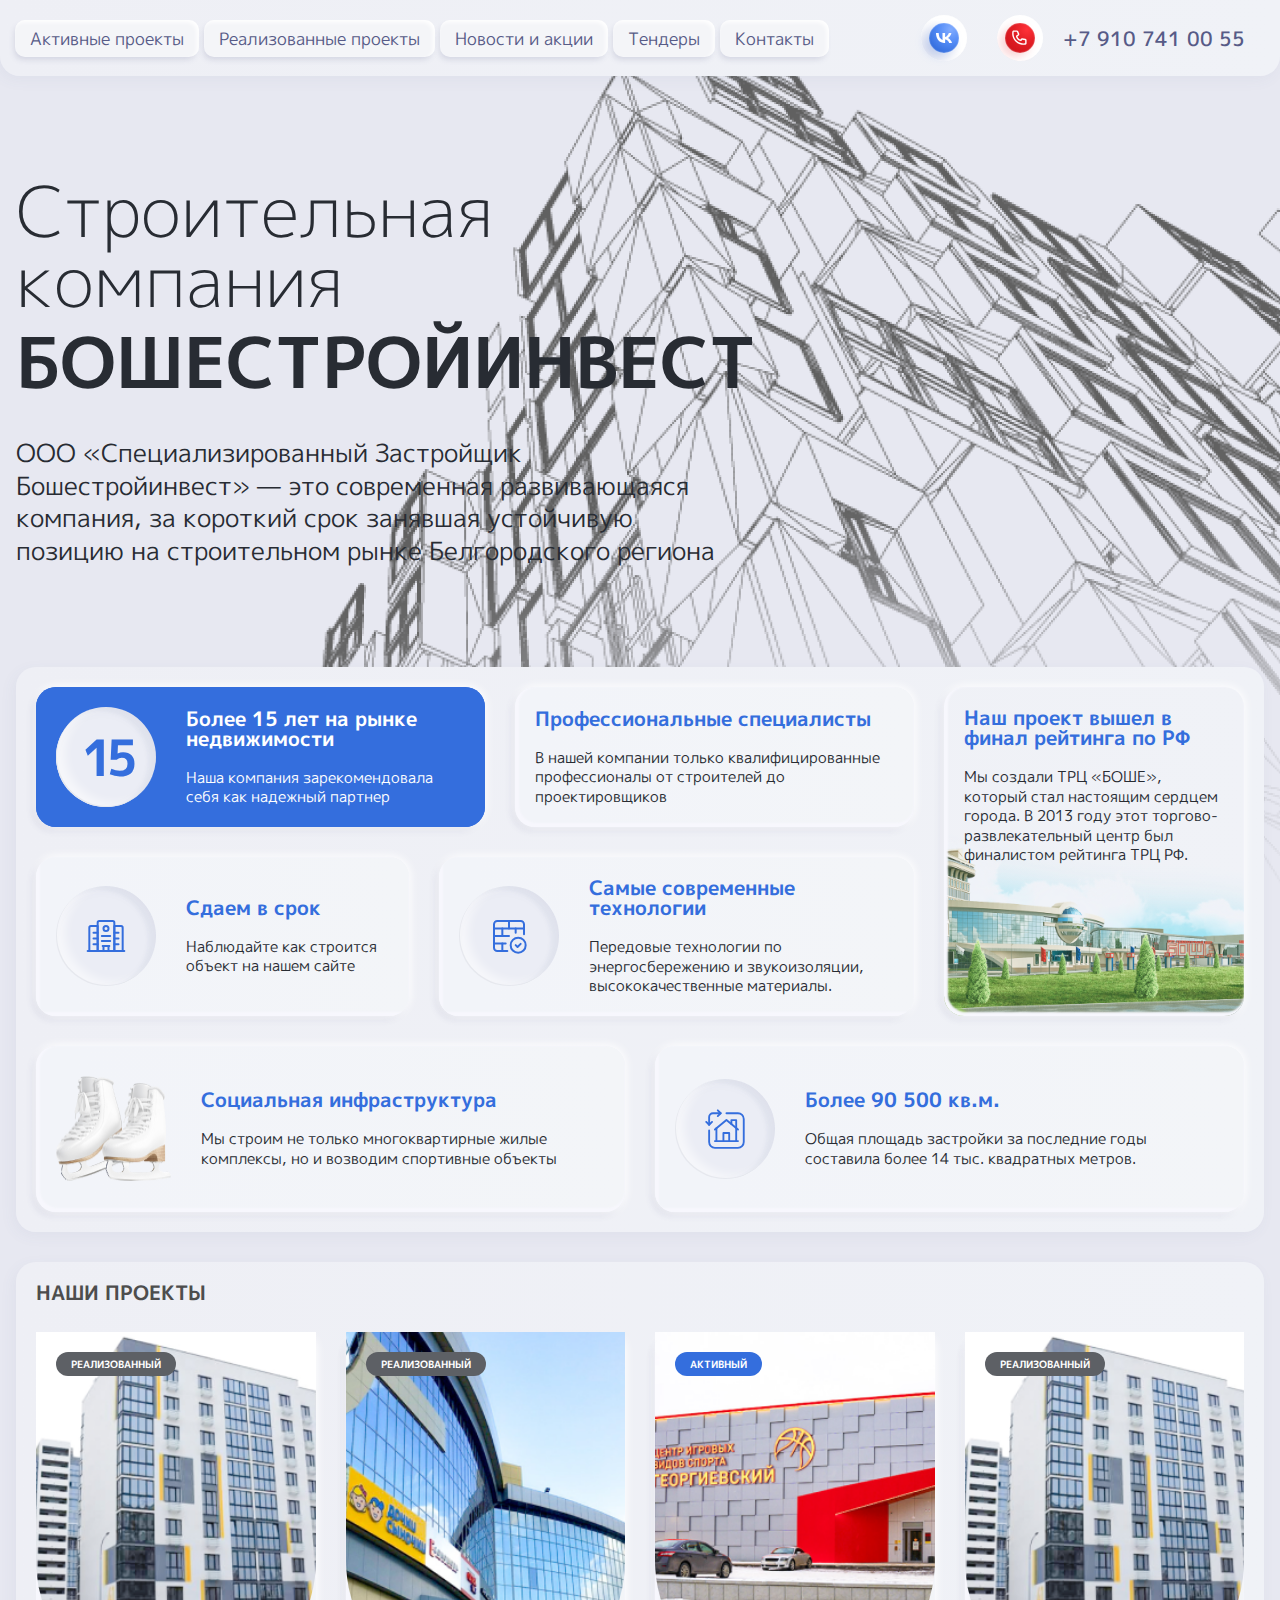
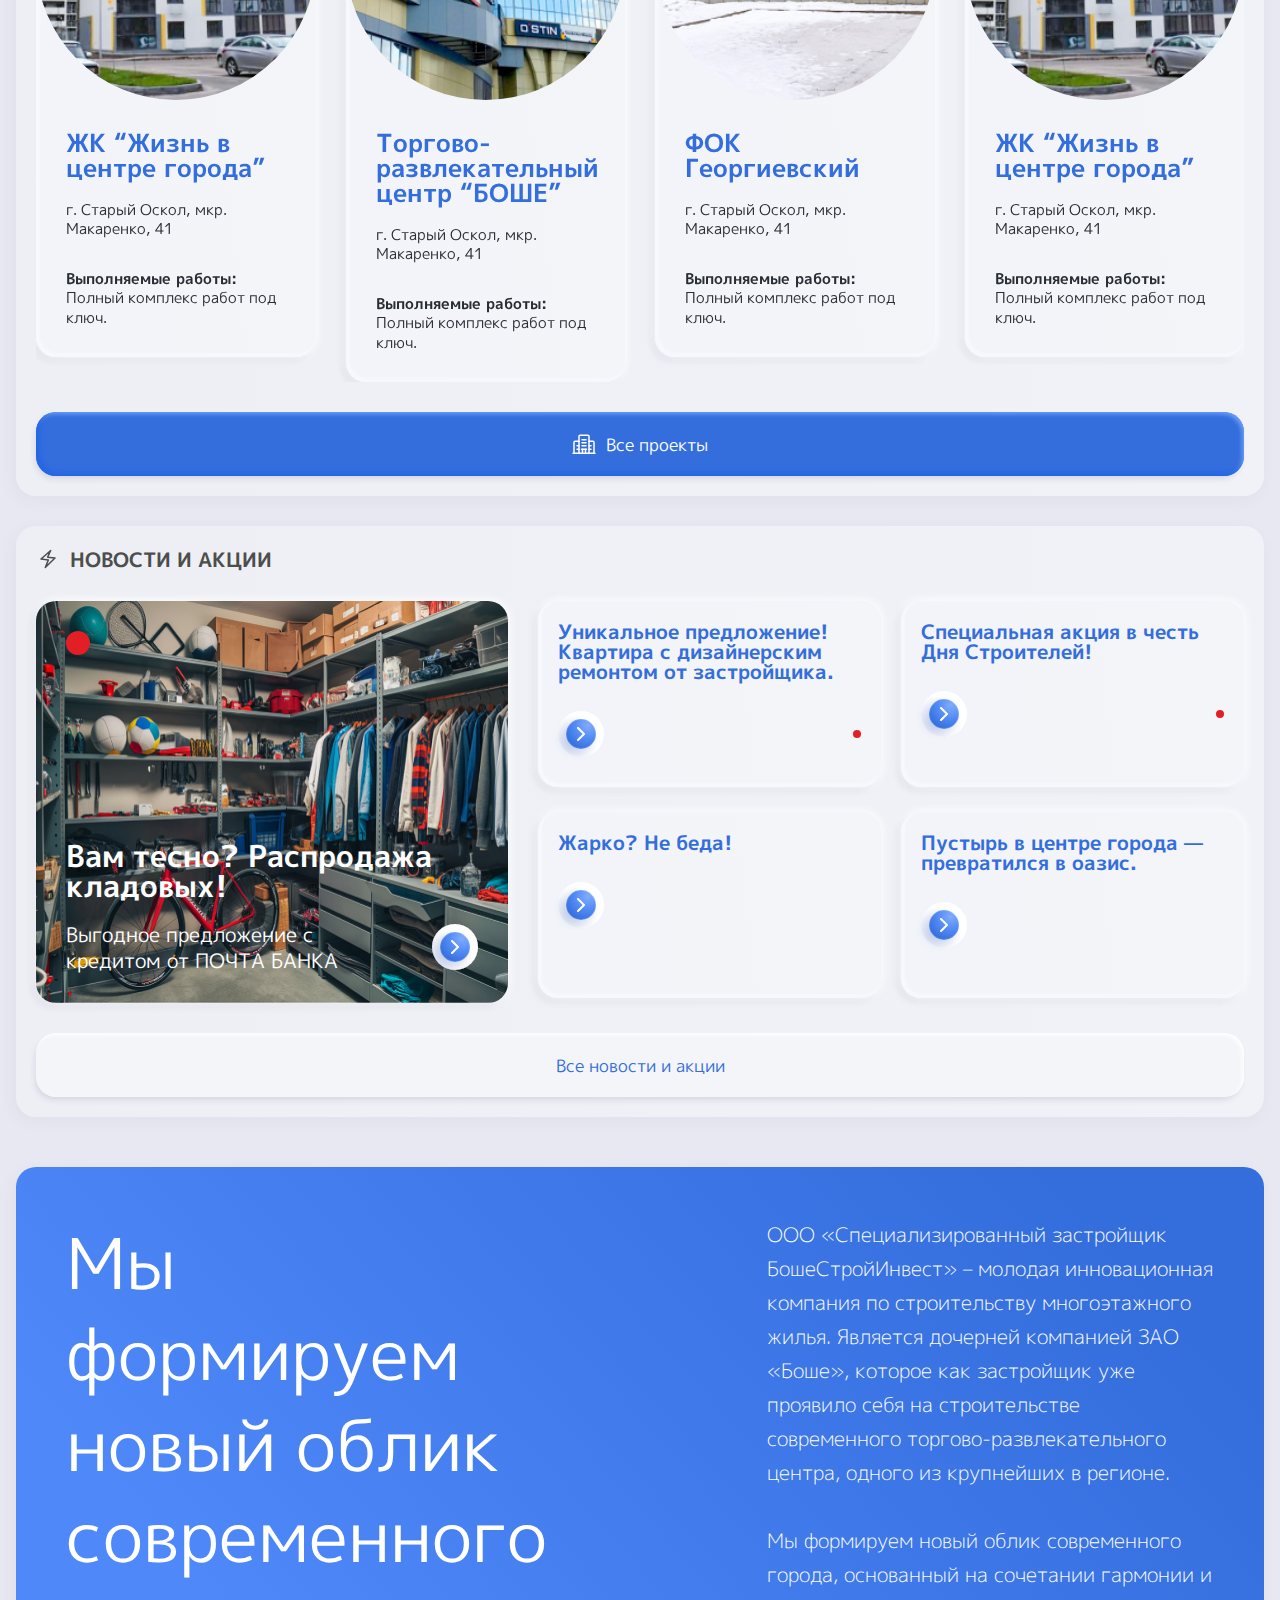
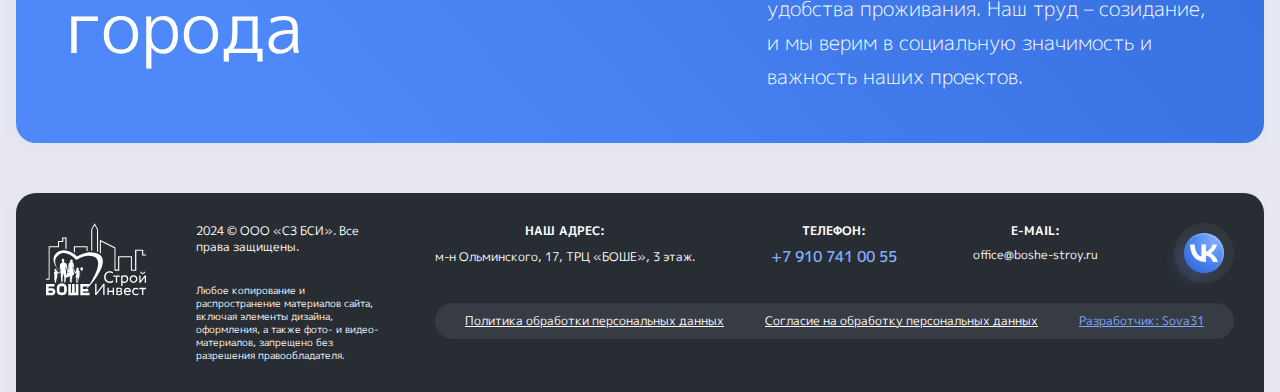
==== commit bf1697d7: "end" ====
--- a/index.html
+++ b/index.html
@@ -6,6 +6,8 @@
           content="width=device-width, user-scalable=no, initial-scale=1.0, maximum-scale=1.0, minimum-scale=1.0">
     <meta http-equiv="X-UA-Compatible"
           content="ie=edge">
+    <link rel="stylesheet"
+          href="./swiper-bundle.min.css">
     <link rel="stylesheet"
           href="./style.css">
     <title>Главная</title>
@@ -31,7 +33,7 @@
             <li><a href="#">Реализованные проекты</a></li>
             <li><a href="#">Новости и акции</a></li>
             <li><a href="#">Тендеры</a></li>
-            <li><a href="#">Контакты</a></li>
+            <li><a href="#" class="show-contacts-modal">Контакты</a></li>
         </ul>
         <div class="line"></div>
         <div class="contact-container location">
@@ -60,6 +62,55 @@
                     </span>
         </a>
     </div>
+</div>
+<div class="modal contacts-modal ">
+    <div class="head-row">
+        <h2>Контакты</h2>
+        <span class="close-btn">
+            <svg xmlns="http://www.w3.org/2000/svg" width="24" height="24" viewBox="0 0 24 24" fill="none">
+              <path d="M5.29289 5.29289C5.68342 4.90237 6.31658 4.90237 6.70711 5.29289L12 10.5858L17.2929 5.29289C17.6834 4.90237 18.3166 4.90237 18.7071 5.29289C19.0976 5.68342 19.0976 6.31658 18.7071 6.70711L13.4142 12L18.7071 17.2929C19.0976 17.6834 19.0976 18.3166 18.7071 18.7071C18.3166 19.0976 17.6834 19.0976 17.2929 18.7071L12 13.4142L6.70711 18.7071C6.31658 19.0976 5.68342 19.0976 5.29289 18.7071C4.90237 18.3166 4.90237 17.6834 5.29289 17.2929L10.5858 12L5.29289 6.70711C4.90237 6.31658 4.90237 5.68342 5.29289 5.29289Z" fill="#22272A"/>
+            </svg>
+        </span>
+    </div>
+    <div class="modal-content">
+        <div class="contacts-block">
+            <div class="contacts-block-item">
+                <p class="contacts-block-item-title">Адрес:</p>
+                <p class="location">м-н Ольминского, 17, ТРЦ «БОШЕ», 3 этаж.</p>
+            </div>
+            <div class="contacts-block-item">
+                <p class="contacts-block-item-title">Телефон</p>
+                <a class="tel" href="tel:+79107410055"> +7 910 741 00 55</a>
+            </div>
+            <div class="contacts-block-item">
+                <p class="contacts-block-item-title">E-mail:</p>
+                <a class="email" href="mailto:office@boshe-stroy.ru">office@boshe-stroy.ru</a>
+            </div>
+            <a href="#"
+               class="vk">
+                <span>
+                    <svg xmlns="http://www.w3.org/2000/svg" width="16" height="10" viewBox="0 0 16 10" fill="none">
+                      <path d="M12.0147 4.99168C12.3029 5.13506 12.5819 5.30084 12.8498 5.48584C13.3333 5.81997 13.7715 6.20592 14.1685 6.639C14.6976 7.2164 15.1318 7.85863 15.4732 8.56394C15.689 9.00992 15.8598 9.47278 15.9951 9.94923C16.0055 9.98581 16.002 9.99965 15.9583 9.99965C15.0451 9.99848 14.1317 9.99836 13.2185 10C13.17 10.0001 13.1615 9.97479 13.1501 9.9395C12.9498 9.32517 12.6628 8.75539 12.2701 8.24154C11.6739 7.46166 10.9234 6.89575 9.98092 6.5989C9.71663 6.51566 9.44601 6.46279 9.17141 6.42879C9.13886 6.4248 9.12903 6.435 9.13184 6.46548C9.13324 6.48096 9.13207 6.49667 9.13207 6.51238C9.13207 7.64948 9.13207 8.7867 9.13207 9.92379C9.13207 9.99871 9.13207 9.99848 9.05619 9.99871C8.69131 10.0004 8.32655 9.99414 7.96273 9.96518C6.58296 9.85509 5.28176 9.49072 4.09731 8.75539C3.53945 8.40907 3.03687 7.99428 2.58861 7.51372C1.71787 6.5805 1.11727 5.48889 0.703915 4.28813C0.481077 3.64073 0.320301 2.97763 0.208823 2.3021C0.133294 1.84381 0.0793121 1.38342 0.0447681 0.920325C0.0236904 0.637897 0.0143225 0.355 0.000387831 0.0722197C-0.00230543 0.0178209 0.00788213 -0.000116668 0.0674852 5.7034e-07C0.937877 0.00222811 1.80827 0.00187639 2.67854 0.000586764C2.72398 0.000469525 2.74072 0.00715214 2.74166 0.0592062C2.74892 0.465321 2.7755 0.870264 2.82023 1.27415C2.9008 2.0022 3.04377 2.71654 3.27774 3.41142C3.48125 4.0159 3.74929 4.58908 4.11042 5.1163C4.53081 5.73005 5.0451 6.24449 5.70027 6.60746C5.93575 6.73795 6.18295 6.84088 6.44326 6.91181C6.4949 6.92588 6.50626 6.91603 6.50602 6.86445C6.5045 6.44438 6.5052 6.02432 6.5052 5.60425C6.5052 3.76372 6.5052 1.92319 6.50532 0.0826539C6.50532 -0.0131302 6.49607 0.00199363 6.58577 0.00187639C7.41131 0.00140744 8.23674 0.00222811 9.06228 0.000352287C9.11767 0.000235048 9.13336 0.0121934 9.13324 0.0699921C9.13137 1.34192 9.13184 2.61396 9.13184 3.88588C9.13184 3.95986 9.1316 3.95775 9.20654 3.94638C9.76827 3.86044 10.2531 3.60462 10.6959 3.26194C11.3766 2.7353 11.893 2.07126 12.2986 1.31683C12.5168 0.911063 12.69 0.486893 12.8135 0.0427927C12.8221 0.0120762 12.8348 0.000704003 12.8689 0.000821242C13.7022 0.00199363 14.5355 0.00175915 15.3688 0.00187639C15.3802 0.00187639 15.3917 0.00398669 15.4166 0.0064487C14.9802 2.14899 13.8042 3.77638 12.0147 4.99168Z" fill="#FEFEFF"/>
+                    </svg>
+                </span>
+            </a>
+            <a href="#" class="rekvizites-btn">Реквизиты компании</a>
+            <div class="map">
+                <img src="./src/images/map.png" alt="map">
+            </div>
+            <button class="back-btn close-btn">
+                <svg xmlns="http://www.w3.org/2000/svg" width="24" height="24" viewBox="0 0 24 24" fill="none">
+                    <path d="M14.7071 5.29289C15.0976 5.68342 15.0976 6.31658 14.7071 6.70711L9.41421 12L14.7071 17.2929C15.0976 17.6834 15.0976 18.3166 14.7071 18.7071C14.3166 19.0976 13.6834 19.0976 13.2929 18.7071L7.29289 12.7071C6.90237 12.3166 6.90237 11.6834 7.29289 11.2929L13.2929 5.29289C13.6834 4.90237 14.3166 4.90237 14.7071 5.29289Z" fill="#575B87"/>
+                </svg>
+                <span>Вернуться</span>
+            </button>
+        </div>
+    </div>
+</div>
+<div class="logo-label">
+    <svg xmlns="http://www.w3.org/2000/svg" width="100" height="72" viewBox="0 0 100 72" fill="none">
+        <path fill-rule="evenodd" clip-rule="evenodd" d="M45.1833 6.18281L45.2356 27.3352L46.2437 27.4192V6.18281L48.6284 1.9881L51.0131 6.18281V28.3327L52.1035 28.7222L52.0735 6.18281L48.6284 0L45.1833 6.18281ZM50.364 71.8387L57.202 62.8009V71.8387H58.5695V60.5413H57.3629L50.5248 69.5792V60.5413H49.1572V71.8387H50.364ZM66.727 71.8387H68.0141V64.5762H66.727V67.5619H62.7046V64.5762H61.4175V71.8387H62.7046V68.7722H66.727V71.8387ZM70.3471 71.8387C71.0068 71.8387 72.1009 71.9032 73.0018 71.9032C75.2544 71.9032 76.3324 71.1607 76.3324 69.789C76.3324 68.8853 75.8015 68.2881 74.6429 68.0783V68.046C75.5119 67.917 76.0911 67.2391 76.0911 66.3837C76.0911 65.0764 74.9969 64.5117 72.9697 64.5117C71.9238 64.5117 70.9746 64.5762 70.3471 64.5762V71.8387ZM73.1788 68.5785C74.3373 68.5785 74.9647 68.9336 74.9647 69.6922C74.9647 70.4509 74.305 70.8543 73.1144 70.8543C72.5353 70.8543 72.0205 70.8219 71.6343 70.8057V68.5785H73.1788ZM73.0662 65.5606C73.9994 65.5606 74.7235 65.8511 74.7235 66.6419C74.7235 67.3521 74.112 67.7716 73.2593 67.7716H71.6343V65.6092C71.956 65.593 72.487 65.5606 73.0662 65.5606ZM84.0071 70.0312C83.5405 70.4668 82.72 70.7896 81.7867 70.7896C80.3709 70.7896 79.3733 69.9827 79.2607 68.611H84.8276C84.876 68.3849 84.9081 68.0945 84.9081 67.7394C84.9081 65.7382 83.4118 64.4148 81.5454 64.4148C79.1642 64.4148 77.8126 66.0932 77.8126 68.2075C77.8126 70.4992 79.3412 72 81.6902 72C82.6555 72 83.7013 71.6934 84.4093 71.0479L84.0071 70.0312ZM81.4809 65.6252C82.736 65.6252 83.5083 66.3677 83.5727 67.5619H79.1802C79.3251 66.4483 80.1617 65.6252 81.4809 65.6252ZM92.1323 69.8537C91.6495 70.4022 90.9255 70.7896 90.0567 70.7896C88.6247 70.7896 87.4502 69.8052 87.4502 68.2075C87.4502 66.6743 88.6247 65.6252 89.9281 65.6252C90.6843 65.6252 91.3922 65.8189 92.0035 66.3837L92.5989 65.367C91.9231 64.689 90.9094 64.4148 89.751 64.4148C87.6273 64.4148 86.0825 66.0932 86.0825 68.2075C86.0825 70.4992 87.6594 72 89.9602 72C91.0704 72 92.1323 71.5804 92.7437 70.7896L92.1323 69.8537ZM93.4034 65.8672H96.0581V71.8387H97.3452V65.8672H100V64.5762H93.4034V65.8672ZM66.8396 57.3138C66.0673 57.9432 65.0375 58.3144 63.9596 58.3144C61.3531 58.3144 59.5671 56.4907 59.5671 53.7957C59.5671 51.1165 61.3049 49.2768 63.7504 49.2768C64.9249 49.2768 65.7937 49.5672 66.5338 50.1159L67.1614 49.083C66.357 48.389 65.1824 47.9855 63.7343 47.9855C60.2108 47.9855 58.1191 50.5517 58.1191 53.7957C58.1191 57.3138 60.452 59.6057 63.831 59.6057C65.2307 59.6057 66.6304 59.1215 67.3866 58.3468L66.8396 57.3138ZM67.2097 53.4727H69.8644V59.4442H71.1515V53.4727H73.8063V52.1817H67.2097V53.4727ZM75.2061 62.672H76.4934V59.1053C77.0082 59.4442 77.7644 59.6057 78.5367 59.6057C80.8053 59.6057 82.3016 57.911 82.3016 55.7C82.3016 53.5536 81.0144 52.0204 78.955 52.0204C77.9575 52.0204 76.9921 52.4561 76.4934 53.0371V52.1817H75.2061V62.672ZM78.5849 53.2308C80.0813 53.2308 80.934 54.2798 80.934 55.7485C80.934 57.2817 79.9687 58.3953 78.4241 58.3953C77.7322 58.3953 77.1368 58.266 76.4934 57.8304V54.2313C76.9439 53.6665 77.7322 53.2308 78.5849 53.2308ZM83.6691 55.813C83.6691 57.9917 85.2137 59.6057 87.5308 59.6057C89.8475 59.6057 91.3921 57.9917 91.3921 55.813C91.3921 53.6342 89.8475 52.0204 87.5308 52.0204C85.2137 52.0204 83.6691 53.6342 83.6691 55.813ZM85.0368 55.813C85.0368 54.2798 86.1148 53.2308 87.5308 53.2308C88.9787 53.2308 90.0245 54.2959 90.0245 55.813C90.0245 57.3623 88.9787 58.3953 87.5308 58.3953C86.0825 58.3953 85.0368 57.33 85.0368 55.813ZM94.5296 59.4442L98.7129 54.0377V59.4442H100V52.1817H98.7129L94.5296 57.5882V52.1817H93.2425V59.4442H94.5296ZM94.2721 48.4699C94.2721 49.7447 95.125 50.7293 96.7178 50.7293C98.1658 50.7293 99.099 49.7447 99.099 48.4699H97.8924C97.8279 49.3413 97.4258 49.7447 96.7178 49.7447C95.9455 49.7447 95.5433 49.3413 95.4788 48.4699H94.2721ZM44.2811 28.8705C40.2399 28.7261 33.6843 31.5162 30.739 33.1559C27.8906 29.4365 21.17 26.7945 17.1157 27.011C13.5286 27.202 10.8885 28.7372 9.2161 30.9203C7.51751 33.1378 7.00169 35.242 7.9453 39.0854C8.77268 42.4544 10.1116 43.6719 11.6277 45.9177C11.7868 46.128 12.8636 47.5283 12.2387 46.271C12.0673 45.9062 5.15127 37.3012 12.7628 31.4581C17.5726 27.7656 24.3437 30.4541 30.3087 36.592C30.6334 36.5427 36.6301 32.9862 39.9473 32.6707C62.3272 30.5431 47.7852 54.6123 44.2274 60.1186C44.0459 60.3995 43.8572 60.6788 43.663 60.9559C43.6656 61.4122 43.6657 61.9726 43.6634 62.4474C44.0225 62.079 44.4223 61.6694 44.8724 61.2095C47.6454 58.3745 70.8282 29.8201 44.2811 28.8705ZM40.55 65.5708C41.1114 65.0554 41.7222 64.437 42.7864 63.3467C42.4751 63.348 42.1392 63.3489 41.8263 63.3484C41.1452 64.1696 40.4712 64.9239 39.8719 65.572C40.087 65.5712 40.3189 65.5706 40.55 65.5708ZM36.7896 44.439C36.5414 43.9389 35.9557 43.8196 35.3712 43.9153C34.7872 44.0108 34.4119 44.9008 34.3158 45.4207C34.2186 45.9412 34.577 46.6321 34.888 46.9948C35.1984 47.3567 35.6012 47.3647 35.6012 47.3647L35.5356 47.5018L35.6202 47.5081L35.6201 47.5083L34.2108 52.3774C34.1576 52.2963 34.1028 52.2385 34.0944 52.2012C34.0008 51.7751 34.0296 51.9155 33.9775 51.1842C33.8857 50.5715 33.7089 50.1771 33.6293 49.5019C33.6001 49.256 33.4796 48.8738 33.539 48.6866C33.5807 48.5569 33.764 48.5615 33.8327 48.4372C33.6752 47.994 33.5318 47.5372 33.0855 47.3838C33.0856 47.3818 33.0868 47.3811 33.0868 47.3789C33.0868 47.373 32.9721 47.2984 32.852 47.2213C32.8768 47.1273 32.8884 47.0487 32.8504 46.9195C32.8284 46.8443 32.8108 46.7877 32.797 46.7439C32.8272 46.7739 32.8709 46.8148 32.9207 46.8493C33.0025 46.9057 33.0411 46.8411 33.0503 46.7953C33.0601 46.7497 33.0357 46.7647 33.0439 46.6839C33.0516 46.6033 33.1254 46.5633 33.0411 46.5256C33.0061 46.5102 32.9075 46.5479 32.8437 46.5756C32.8571 46.5023 32.7949 46.3669 32.8398 46.3091C32.8589 46.2845 32.8738 46.1826 32.8284 46.0914C32.7835 46.0001 32.7888 46.0218 32.7996 45.8924C32.8102 45.7636 32.8272 45.6885 32.8425 45.6455C32.8585 45.6026 32.8732 45.5651 32.8392 45.4407C32.7773 45.2149 32.6432 45.1387 32.5508 45.1274C32.5245 44.7741 32.3646 44.4878 32.0973 44.3834C31.3707 44.1008 30.5946 44.4045 30.5104 45.1292C30.4189 45.1475 30.2955 45.2274 30.2374 45.4407C30.2029 45.5651 30.2178 45.6026 30.233 45.6455C30.2489 45.6885 30.2659 45.7636 30.2764 45.8924C30.2872 46.0218 30.2928 46.0001 30.2472 46.0914C30.2023 46.1826 30.2172 46.2845 30.2365 46.3091C30.2811 46.3669 30.2187 46.5021 30.2326 46.5756C30.1684 46.5477 30.0697 46.5102 30.0351 46.5256C29.9509 46.5633 30.0245 46.6033 30.0326 46.6839C30.0403 46.7647 30.0157 46.7497 30.0254 46.7953C30.0351 46.8411 30.074 46.9057 30.1558 46.8493C30.2058 46.8148 30.2495 46.7739 30.2794 46.7434C30.2658 46.7875 30.248 46.8442 30.226 46.9195C30.1843 47.0613 30.2023 47.1441 30.2326 47.2511C29.6051 47.5775 29.5382 47.9502 29.3651 48.4372C29.3932 48.4877 29.4407 48.5155 29.4891 48.5411C29.424 48.7719 29.3759 49.0197 29.3143 49.2539C28.8116 48.5634 28.9723 47.2071 28.3698 46.6171C28.3514 46.5058 28.3247 46.3577 28.2832 46.1536C28.0555 45.0399 27.9619 44.0161 27.8686 43.1712C27.7037 41.6717 27.9052 40.1852 27.0194 39.7262C27.0191 39.725 27.019 39.724 27.0186 39.7229C27.0098 39.6913 26.9757 39.6843 26.9361 39.685C26.9282 39.6817 26.9217 39.6772 26.9136 39.6739L26.9131 39.6858C26.8357 39.6928 26.7493 39.7212 26.7758 39.6739C26.7339 37.9797 26.9478 35.5046 25.0492 36.2223C24.056 36.5977 23.8832 37.9825 23.9743 39.5769C22.206 39.5127 22.5639 41.3379 22.362 43.1712C22.2688 44.0161 22.1811 44.9703 22.123 46.1063C22.0919 46.7154 22.118 47.3032 22.1084 47.811C21.94 47.6019 21.7801 47.4021 21.6792 47.2458C21.3749 46.7746 21.5421 45.0595 21.3582 44.5875C21.1741 44.115 20.9523 42.587 20.7856 41.7304C20.6193 40.8738 20.5217 40.3558 19.9008 40.0288C19.3877 39.7588 18.4476 39.1897 18.1355 39C18.0704 38.9599 18.0279 38.8661 18.0241 38.7624C18.0124 38.4748 18.0038 37.934 18.1053 37.9411C18.2429 37.9512 18.4207 37.4082 18.3925 37.2252C18.3638 37.0426 18.2556 37.1041 18.2288 36.9978C18.2021 36.8915 18.3414 36.3112 17.9161 35.863C17.4914 35.4147 16.9916 35.4269 16.531 35.5671C16.0702 35.7073 15.811 36.2241 15.7587 36.665C15.7057 37.1056 15.8688 37.2426 15.8324 37.3655C15.7954 37.4875 15.8235 37.8716 15.9417 37.9568C16.0601 38.0422 16.2196 38.0401 16.2296 38.0961C16.2393 38.1524 16.4308 38.9519 16.2786 39.1027C16.1589 39.2215 15.8788 39.5856 15.4188 39.8164C14.9586 40.0469 14.1159 40.3889 13.9829 41.5536C13.8501 42.7188 13.744 43.2252 13.8375 43.2739C13.9313 43.3224 13.9307 43.5169 13.9307 43.5169C13.9307 43.5169 13.7448 45.3108 13.7179 45.8789C13.6903 46.4466 13.8064 47.3828 13.8085 47.7793C13.8107 48.0924 13.7938 48.6668 13.8129 49.0264C13.3093 49.2144 12.604 49.4634 12.546 49.486C11.8997 48.9186 11.8248 47.7773 10.6336 47.756C10.5543 47.5727 10.3684 47.496 10.3337 47.2671C10.9243 47.1888 10.6875 46.7373 10.6336 46.3647C10.5277 46.2577 10.3255 46.2476 10.2589 46.1013C10.2425 46.0746 10.2262 46.0453 10.2112 46.0128C10.1613 45.9053 10.1422 45.8042 10.1352 45.7256C10.0947 45.6885 10.0399 45.6461 9.96942 45.6096C9.43471 45.3338 8.46552 45.654 8.31752 46.2682C8.29902 46.3452 8.2464 46.6219 8.48083 46.9935C8.56261 47.1323 8.65249 47.2253 8.7152 47.2818C8.81561 47.3726 8.98 47.5207 9.20379 47.5214C9.25399 47.5216 9.29482 47.5142 9.32059 47.5083C9.42483 47.437 9.55152 47.4561 9.60631 47.5292C9.65831 47.5989 9.62717 47.6934 9.62379 47.7033C9.5836 47.7081 9.53072 47.7167 9.47318 47.7275C9.44001 47.7348 9.40658 47.7419 9.37341 47.7492C9.1118 47.8122 8.7575 47.951 8.48868 48.2712C8.45582 48.3103 8.32939 48.4653 8.19651 48.8091C8.08162 49.1059 7.93381 49.6163 7.97158 50.3137C8.22528 50.3602 8.06523 50.8216 8.15913 51.0284C8.27319 51.1644 8.50099 51.1865 8.60892 51.3293C8.61263 51.9602 8.23383 52.2064 8.19651 52.7959C8.24977 52.9196 8.31191 52.8585 8.38399 52.9089C8.32148 54.5757 8.06408 56.6533 8.79641 57.7611C8.81778 57.9076 8.76439 57.9791 8.72107 58.0615C8.81899 58.0388 8.85631 58.0766 8.8336 58.1744C8.80719 58.4353 8.5806 58.4968 8.64631 58.8512C8.73402 58.9518 8.915 58.9583 9.02108 59.0392C9.05547 59.2184 8.87908 59.3203 8.98358 59.4531C9.1451 59.6285 9.80809 59.6299 9.92132 59.4154C9.9439 59.1798 9.89268 59.0179 9.88413 58.8135C9.91417 58.6815 10.1123 58.7175 10.1088 58.5505C10.1862 57.8933 10.3047 57.357 10.4085 56.8206C10.473 56.4878 10.4928 56.1384 10.5585 55.805C10.6796 55.1884 11.1014 54.6737 11.2333 54.075C11.3026 53.7611 11.327 53.3856 11.3461 53.059C11.4181 51.8239 11.2463 50.7072 11.4961 49.5614C11.9532 49.73 12.0641 50.2457 12.5084 50.4264C12.5976 50.396 13.601 49.9052 14.029 49.6769C14.0569 49.7281 14.0816 49.7814 14.0956 49.8441C14.1426 50.0562 14.6852 49.0217 14.7183 48.7113C14.751 48.4006 14.5075 48.3207 14.4497 47.9722C14.3918 47.6239 14.6852 45.6538 14.8975 44.9012C15.0733 44.2772 15.2091 44.5244 15.1272 44.9355C15.0455 45.3466 15.0028 46.7927 15.0484 47.0254C15.0938 47.2579 15.0142 47.6652 14.9286 47.982C14.8433 48.2992 14.9029 50.3199 14.8521 50.8795C14.8008 51.4384 14.7945 53.6797 14.9354 54.7434C15.0765 55.8066 15.1771 57.0026 15.2847 57.2398C15.3921 57.4769 15.5969 57.8046 15.4281 58.1259C15.2594 58.4475 15.018 58.9093 15.1401 59.0848C15.2625 59.2607 15.5366 59.3536 15.8582 59.0747C16.1797 58.796 16.297 58.3248 16.5043 58.0481C16.7114 57.7713 16.8241 57.6544 16.7654 57.3165C16.7068 56.9784 16.4732 54.3235 16.7334 53.4566C16.9939 52.5893 17.2421 51.6822 17.3329 50.8866C17.3923 50.3672 17.5632 49.9962 17.6585 50.5453C17.7536 51.0948 18.2613 53.7451 18.2518 54.1618C18.2425 54.5778 18.2059 56.5145 18.235 56.8297C18.264 57.1445 18.0724 58.0687 18.2186 58.2045C18.3646 58.3404 18.4154 58.2121 18.4364 58.7834C18.4499 59.1574 18.3189 59.4004 18.7576 59.3699C19.1967 59.3395 19.439 59.1485 19.4767 58.4839C19.5147 57.8195 19.5233 58.2232 19.6018 57.9995C19.6805 57.776 19.6808 56.6744 19.6939 56.2063C19.7072 55.7378 19.8327 55.4446 19.9806 54.5483C20.0108 54.3649 20.0474 54.1376 20.085 53.8838C20.5492 54.083 21.1967 54.098 21.7052 54.2528C21.8244 53.8935 21.9614 53.5517 22.0035 53.1147C22.4559 53.4111 23.3578 53.4019 24.0342 53.2947C24.0166 52.9326 24.0818 52.4877 23.9743 52.2162C24.4901 52.3451 24.2188 52.9644 24.0938 53.4743C23.8576 54.4374 23.9459 55.5581 23.9145 56.7687C23.8887 57.7837 23.2933 59.3578 24.6908 59.0453C24.8269 58.7905 24.552 58.1605 24.7509 57.8475C25.0459 58.1041 24.6036 58.9596 24.9298 59.2851C25.1013 59.4404 25.7236 59.4808 25.8854 59.2851C25.1337 56.8484 26.6195 54.8238 26.4825 52.0966C26.8536 51.6697 27.626 51.6458 28.1548 51.3777C27.2361 45.4928 26.8172 45.3511 26.781 45.0879C26.7909 45.0872 26.798 45.0866 26.8071 45.086C26.7863 45.0592 26.7647 45.0333 26.7481 45.0033C26.5372 44.6258 26.5033 44.2911 26.622 43.9389C26.6431 43.7148 26.7888 43.4353 26.9293 43.1719C27.0089 43.1841 27.0932 43.2285 27.152 43.2311C27.0801 44.2631 27.6553 45.3651 27.7321 46.5932C27.7576 47.0019 27.7344 47.2203 27.7165 47.3759C27.7122 47.3785 27.7072 47.3815 27.7072 47.3815C27.7072 47.3815 27.6753 47.8487 28.0721 47.8281C28.1405 47.8245 28.2175 47.8178 28.2941 47.8101C28.4356 48.0269 28.5332 48.3041 28.5799 48.6905C28.669 49.4288 28.6942 50.3646 29.185 50.4238C29.7278 50.4893 29.8371 49.7024 30.0241 49.2664C30.0455 49.2908 30.0676 49.3142 30.0876 49.3424C30.1256 49.3956 30.1558 49.4516 30.1829 49.5081C30.3271 49.6531 30.3406 49.795 30.4128 49.942C30.2252 50.9633 29.632 53.6598 29.4692 53.8503C29.4572 53.9992 30.2061 54.0103 30.3134 54.1448C30.2545 54.4399 30.3795 54.9377 30.3585 55.2546C30.3471 55.4367 30.1729 55.6988 30.1558 56.0018C30.1344 56.3725 30.2771 56.8068 30.2454 57.1797C30.1838 57.9158 29.8324 58.6984 30.3134 59.1048C30.3565 59.1406 30.4575 59.1912 30.4715 59.1952C31.3181 59.3928 30.9535 58.0545 30.9229 57.6099C30.9164 57.5095 30.9365 57.4015 30.9229 57.3154C30.9063 57.2014 30.8153 57.1085 30.8105 56.9979C30.8009 56.7887 30.9998 56.2981 31.0585 56.0018C31.0822 55.881 31.2459 55.7533 31.2845 55.6389C31.4372 55.1859 31.235 54.6921 31.3975 54.1673C31.5272 54.1915 31.5043 54.0627 31.6456 54.0993C31.7114 54.5622 31.4693 55.0268 31.5322 55.5263C31.55 55.6618 31.6296 55.7956 31.6456 55.9336C31.707 56.4638 31.604 56.9914 31.5776 57.451C31.5425 58.0838 31.36 58.4494 31.2845 59.0363C31.1675 59.1529 31.0159 59.2346 31.0585 59.512C31.2929 59.6155 31.8322 59.6644 32.0522 59.512C32.1428 59.1591 32.0041 58.8232 32.0294 58.4477C32.0519 58.1213 32.2164 57.7519 32.3003 57.383C32.3798 57.0343 32.5224 56.6684 32.5491 56.2961C32.6007 55.5745 32.3622 54.7599 32.6389 54.2128C32.9562 54.1371 33.3666 54.157 33.5645 53.9632C33.5642 53.9612 33.5636 53.9588 33.5634 53.9564C33.6632 53.929 33.7327 53.8962 33.7291 53.8503C33.6315 53.7364 33.3542 52.9788 33.1066 52.1696C33.0545 51.794 32.9356 50.3354 32.8858 49.8469C32.9243 49.6872 32.9682 49.5525 33.0199 49.5019C33.0864 49.7677 33.0868 49.9825 33.1099 50.2718C33.1659 50.9745 33.6156 51.6342 33.6746 52.2196C33.7004 52.4744 33.7119 52.8281 33.7949 52.9372C33.8933 53.0932 34.0116 52.9608 34.0524 52.9807C34.3789 52.8648 34.3612 52.8615 34.302 52.5836C34.2918 52.5365 34.2751 52.4957 34.2572 52.458L35.0989 49.6766L35.6865 47.5132L35.7584 47.5186L35.692 47.3849L35.6028 47.365C35.6157 47.3675 35.7028 47.3823 35.8304 47.3509C35.9686 47.3171 36.3992 47.0528 36.8422 46.4721C37.2852 45.8924 37.0392 44.939 36.7896 44.439ZM32.4999 45.8056C32.5145 45.8086 32.5256 45.8132 32.5373 45.8177C32.5367 45.7997 32.5389 45.7815 32.5392 45.7634C32.5538 45.7889 32.5635 45.8164 32.5635 45.8445C32.5635 45.9571 32.4834 45.9787 32.5958 46.1239C32.6335 46.1721 32.542 46.2902 32.569 46.3603C32.5958 46.43 32.6023 46.4411 32.6127 46.4781C32.6193 46.5033 32.6075 46.5597 32.6288 46.5964C32.5852 46.5756 32.4315 46.5055 32.3858 46.5256C32.301 46.5633 32.3749 46.6033 32.3827 46.6839C32.391 46.7647 32.3664 46.7497 32.3761 46.7953C32.3854 46.8411 32.4244 46.9057 32.5061 46.8493C32.547 46.8212 32.5849 46.7878 32.6136 46.76C32.6001 46.8513 32.5877 46.9578 32.5848 47.0487C32.5834 47.0478 32.5786 47.0446 32.5786 47.0446C32.4922 46.9928 32.1821 46.9287 32.1633 46.5191C32.1516 46.2714 32.3453 46.3066 32.4999 45.8056ZM32.7697 46.63C32.7715 46.6298 32.7738 46.63 32.7758 46.6298C32.7735 46.6362 32.7715 46.642 32.7693 46.6488C32.7709 46.642 32.7705 46.6359 32.7697 46.63ZM30.492 47.109C30.4952 47.0097 30.4791 46.872 30.4625 46.7597C30.4912 46.7877 30.529 46.8212 30.57 46.8493C30.6519 46.9057 30.6901 46.8411 30.6998 46.7953C30.7093 46.7497 30.685 46.7647 30.6932 46.6839C30.7014 46.6033 30.7748 46.5633 30.6901 46.5256C30.6453 46.5055 30.4911 46.5756 30.4472 46.5964C30.4688 46.5597 30.457 46.5033 30.4641 46.4781C30.4738 46.4411 30.4802 46.43 30.5069 46.3603C30.5337 46.2902 30.4431 46.1721 30.4802 46.1239C30.5926 45.9787 30.5125 45.9571 30.5125 45.8445C30.5125 45.815 30.5233 45.7867 30.5389 45.76C30.6093 46.0772 30.9575 46.1404 30.9575 46.4814C30.9575 46.9163 30.6556 47.0231 30.492 47.109ZM30.3008 46.6298C30.3028 46.63 30.3049 46.63 30.307 46.6302C30.3063 46.6361 30.3055 46.6421 30.3077 46.6495C30.3077 46.6495 30.3075 46.65 30.3075 46.6501C30.3052 46.6424 30.3029 46.6366 30.3008 46.6298ZM24.6908 57.0684C24.6241 56.2025 24.8866 55.6668 25.1092 55.0919C25.0896 55.871 25.2325 56.813 24.6908 57.0684ZM22.8396 47.0646C22.3847 45.7279 23.1748 44.6066 23.0788 43.2311C23.1549 43.2279 23.1614 43.1539 23.2577 43.1712C23.6951 44.6713 22.7407 45.5349 22.8396 47.0646ZM22.7202 49.5806C22.7125 49.3151 22.6991 49.2342 22.7052 49.0745C22.7422 49.0527 22.773 49.0273 22.794 48.9983C22.8182 48.9644 22.8217 48.9177 22.8105 48.8617H22.9592C23.0428 49.1371 23.1721 49.3671 23.198 49.7005C23.0527 49.8289 22.8436 49.6575 22.7202 49.5806ZM22.362 49.5806C22.517 49.5164 22.4457 49.2254 22.601 49.1612C22.6081 49.334 22.5682 49.5536 22.6604 49.6407C22.5738 49.6076 22.3517 49.7105 22.362 49.5806ZM22.123 49.6407C22.0493 49.5125 22.1253 49.3051 22.2386 49.1547C22.3003 49.16 22.3596 49.1597 22.4162 49.1554C22.343 49.3417 22.3307 49.5889 22.123 49.6407ZM21.8842 49.3412C21.9657 49.2945 22.011 49.2116 22.05 49.1222C22.1034 49.1362 22.1567 49.145 22.2094 49.1511C22.1175 49.2938 21.9986 49.3901 21.8842 49.3412ZM21.1677 49.401C20.8684 50.6756 20.5488 51.9295 20.185 53.1394C20.2909 52.2626 20.3663 51.2437 20.2786 50.4414C20.1348 49.1273 19.7931 46.6724 19.6371 45.8115C19.4815 44.9509 19.5743 42.956 19.7606 43.251C19.9473 43.546 20.7112 46.6256 20.7462 47.0031C20.7811 47.3812 21.2467 48.2869 21.4096 48.6182C21.5122 48.8269 21.6763 48.9661 21.8567 49.0515C21.7167 49.2593 21.5023 49.3866 21.1677 49.401ZM34.3173 71.9608H43.514V69.3714H37.0278C36.9414 69.3714 36.8988 69.3283 36.8988 69.2419V68.4002C36.8988 68.3033 36.9414 68.2547 37.0278 68.2547H42.2716V65.6815H37.0278C36.9414 65.6815 36.8988 65.6329 36.8988 65.5356V63.3832C36.8988 63.2973 36.9414 63.2538 37.0278 63.2538H43.514V60.632H34.3173V71.9608ZM32.4136 60.6483H29.8162V69.2094C29.8162 69.3175 29.7675 69.3714 29.6707 69.3714H28.7996C28.7028 69.3714 28.6543 69.3175 28.6543 69.2094V60.6483H26.0728V69.2094C26.0728 69.3175 26.0188 69.3714 25.9115 69.3714H25.0562C24.9485 69.3714 24.8949 69.3175 24.8949 69.2094V60.6483H22.3134V71.9608H32.4136V60.6483ZM18.1671 66.1507C18.1671 65.6329 18.1563 65.1448 18.1349 64.6861C18.1133 64.2277 18.0273 63.8687 17.8767 63.6099C17.8551 63.567 17.8146 63.5103 17.7557 63.4401C17.6964 63.37 17.5917 63.2998 17.441 63.2296C17.2904 63.1596 17.0861 63.0979 16.8279 63.0435C16.5698 62.9898 16.2255 62.9628 15.7953 62.9628C15.3759 62.9628 15.0343 62.9898 14.7709 63.0435C14.5071 63.0979 14.303 63.1596 14.1578 63.2296C14.0126 63.2998 13.91 63.37 13.8512 63.4401C13.792 63.5103 13.7516 63.567 13.7302 63.6099C13.5794 63.8687 13.4935 64.2195 13.4722 64.6619C13.4503 65.1043 13.4398 65.5791 13.4398 66.086V66.1182C13.4398 66.6363 13.4503 67.1247 13.4722 67.5831C13.4935 68.0419 13.5794 68.4002 13.7302 68.6591C13.7516 68.6917 13.792 68.7457 13.8512 68.8211C13.91 68.8967 14.0126 68.9694 14.1578 69.0397C14.303 69.1099 14.5071 69.1716 14.7709 69.2257C15.0343 69.2799 15.3759 69.3068 15.7953 69.3068C16.2255 69.3068 16.5698 69.2799 16.8279 69.2257C17.0861 69.1716 17.2904 69.1099 17.441 69.0397C17.5917 68.9694 17.6964 68.8967 17.7557 68.8211C17.8146 68.7457 17.8551 68.6917 17.8767 68.6591C18.0273 68.4002 18.1133 68.05 18.1349 67.6072C18.1563 67.165 18.1671 66.6847 18.1671 66.1669V66.1507ZM20.781 67.2512V66.1507C20.781 65.4386 20.754 64.7618 20.7003 64.1198C20.6463 63.4781 20.4636 62.8764 20.1516 62.3153C19.7537 61.614 19.1836 61.1069 18.4414 60.7939C17.7742 60.4811 16.8925 60.3245 15.7953 60.3245C14.7198 60.3245 13.8375 60.4811 13.1494 60.7939C12.4177 61.1176 11.8531 61.625 11.4554 62.3153C11.2186 62.7252 11.0624 63.1568 10.9875 63.6099C10.9119 64.063 10.8637 64.5324 10.8421 65.018H10.826V66.1182C10.826 66.8199 10.8529 67.4941 10.9066 68.1414C10.9604 68.7885 11.1432 69.3931 11.4554 69.9539C11.8531 70.6444 12.4177 71.1516 13.1494 71.4753C13.8375 71.7881 14.7198 71.9445 15.7953 71.9445C16.8925 71.9445 17.7742 71.7881 18.4414 71.4753C19.1836 71.1625 19.7537 70.6556 20.1516 69.9539C20.3775 69.5443 20.5308 69.1124 20.6115 68.6591C20.6922 68.206 20.7431 67.7369 20.7648 67.2512H20.781ZM2.72673 67.5751C2.62989 67.5751 2.58147 67.6291 2.58147 67.7369V69.2094C2.58147 69.3068 2.62989 69.3552 2.72673 69.3552H5.9213C6.16882 69.3552 6.3785 69.2663 6.55048 69.0882C6.72259 68.91 6.8031 68.6973 6.7927 68.4489C6.7927 68.2007 6.70633 67.9932 6.5346 67.8257C6.36217 67.6586 6.15249 67.5751 5.90523 67.5751H2.72673ZM8.4867 60.6483H0V71.9608H5.9213C6.39451 71.9608 6.84093 71.8693 7.26049 71.6854C7.67999 71.5026 8.04838 71.2516 8.36581 70.9331C8.68292 70.6152 8.9305 70.2427 9.10791 69.8164C9.28538 69.3903 9.37417 68.9399 9.37417 68.4649C9.37417 67.9796 9.28251 67.5264 9.09968 67.1057C8.91679 66.6847 8.66678 66.3182 8.34961 66.0052C8.03231 65.6924 7.66123 65.4443 7.23619 65.2607C6.81133 65.0772 6.36217 64.9857 5.88902 64.9857H2.72673C2.62989 64.9857 2.58147 64.937 2.58147 64.84V63.4479C2.58147 63.3405 2.62989 63.2862 2.72673 63.2862H8.4867V60.6483ZM41.5632 27.5113V22.8972H27.8481V28.6358L28.951 29.3846V23.923H40.562L40.5623 27.7036L41.5632 27.5113ZM20.5446 25.7682V14.1606H16.1589V17.6493H11.9751V22.8972H2.67097V55.4911H0V56.4823H3.61841C3.6408 50.6362 3.59589 29.824 3.61841 23.9096H13.0505V18.7796H17.2652V15.3208H19.4118L19.4179 25.5434L20.5446 25.7682ZM54.9213 30.3145L54.9182 18.0978L68.4764 24.9352V47.4587H73.2649V33.9677H84.9191V47.5053H90.3263V27.4834H96.1096V32.3122H100V31.2073H97.2415V26.3549H89.0949L89.0954 46.3606H85.9202V32.8854H72.0981V46.3229H69.4661V24.3142L53.8578 16.3661V29.5957L54.9213 30.3145Z" fill="white"/>
+    </svg>
 </div>
 <header class="header">
     <div class="content">
@@ -81,7 +132,7 @@
             <li><a href="#">Реализованные проекты</a></li>
             <li><a href="#">Новости и акции</a></li>
             <li><a href="#">Тендеры</a></li>
-            <li><a href="#">Контакты</a></li>
+            <li><a href="#" class="show-contacts-modal">Контакты</a></li>
         </ul>
         <div class="links">
             <a href="#"
@@ -156,6 +207,66 @@
                             </div>
                             <div class="advantage-card">
                                 <div class="info-container">
+                                    <span class="icon">
+                                        <svg xmlns="http://www.w3.org/2000/svg"
+                                             width="60"
+                                             height="60"
+                                             viewBox="0 0 60 60"
+                                             fill="none">
+                                          <path d="M7.5 52.5V51.3212C7.5 47.7461 10.0234 44.668 13.5291 43.9669L20.6441 42.5439C21.2322 42.4263 21.8429 42.5471 22.3419 42.8798V42.8798C26.9793 45.9714 33.0208 45.9714 37.6582 42.8798V42.8798C38.1572 42.5471 38.7679 42.4263 39.356 42.5439L46.471 43.9669C49.9766 44.6681 52.5 47.7462 52.5 51.3212V52.5"
+                                                stroke="#346EDD"
+                                                stroke-width="3"
+                                                stroke-linecap="round"
+                                                stroke-linejoin="round"/>
+                                          <path d="M20 52.5V42.6727"
+                                                stroke="#346EDD"
+                                                stroke-width="3"
+                                                stroke-linecap="round"
+                                                stroke-linejoin="round"/>
+                                          <path d="M40 52.5V42.6727"
+                                                stroke="#346EDD"
+                                                stroke-width="3"
+                                                stroke-linecap="round"
+                                                stroke-linejoin="round"/>
+                                          <path fill-rule="evenodd"
+                                                clip-rule="evenodd"
+                                                d="M19.5872 22.5H40.413C41.7937 22.5 42.913 21.3807 42.913 20V17.9129C42.913 14.4882 41.5525 11.2037 39.1309 8.78208C36.7092 6.36045 33.4248 4.99999 30.0001 5V5C26.5753 4.99999 23.2909 6.36045 20.8693 8.78208C18.4476 11.2037 17.0872 14.4882 17.0872 17.9129V20C17.0872 21.3807 18.2064 22.5 19.5872 22.5Z"
+                                                stroke="#346EDD"
+                                                stroke-width="3"
+                                                stroke-linecap="round"
+                                                stroke-linejoin="round"/>
+                                          <path d="M16.25 22.5H43.75"
+                                                stroke="#346EDD"
+                                                stroke-width="3"
+                                                stroke-linecap="round"
+                                                stroke-linejoin="round"/>
+                                          <path d="M40 22.5V27.4988C40 33.0216 35.5228 37.4988 30 37.4988V37.4988C24.4772 37.4988 20 33.0216 20 27.4988V22.5"
+                                                stroke="#346EDD"
+                                                stroke-width="3"
+                                                stroke-linecap="round"
+                                                stroke-linejoin="round"/>
+                                          <path d="M35.2531 36.0123L37.0633 43.2535"
+                                                stroke="#346EDD"
+                                                stroke-width="3"
+                                                stroke-linecap="round"
+                                                stroke-linejoin="round"/>
+                                          <path d="M24.7532 36.0123L22.9431 43.2532"
+                                                stroke="#346EDD"
+                                                stroke-width="3"
+                                                stroke-linecap="round"
+                                                stroke-linejoin="round"/>
+                                          <path d="M33.75 5.55344V9.00141C33.75 11.0725 32.0711 12.7514 30 12.7514V12.7514C27.9289 12.7514 26.25 11.0725 26.25 9.00141V5.55344"
+                                                stroke="#346EDD"
+                                                stroke-width="3"
+                                                stroke-linecap="round"
+                                                stroke-linejoin="round"/>
+                                          <path d="M17.5 52.5H42.5"
+                                                stroke="#346EDD"
+                                                stroke-width="3"
+                                                stroke-linecap="round"
+                                                stroke-linejoin="round"/>
+                                        </svg>
+                                    </span>
                                     <p>Профессиональные специалисты</p>
                                     <span>В нашей компании только квалифицированные профессионалы от строителей до проектировщиков</span>
                                 </div>
@@ -164,22 +275,89 @@
                         <div class="block-1-1-row2">
                             <div class="advantage-card">
                     <span class="icon">
-                        <svg xmlns="http://www.w3.org/2000/svg" width="60" height="60" viewBox="0 0 60 60" fill="none">
-                          <path d="M17.4948 52.5093V14.9937H7.49062C6.10934 14.9937 4.98958 16.1135 4.98958 17.4948V52.5093" stroke="#346EDD" stroke-width="3" stroke-linecap="round" stroke-linejoin="round"/>
-                          <path d="M55.0104 52.5093V17.4948C55.0104 16.1135 53.8907 14.9937 52.5094 14.9937H42.5052V52.5093" stroke="#346EDD" stroke-width="3" stroke-linecap="round" stroke-linejoin="round"/>
-                          <path d="M24.9979 45.0063H35.0021" stroke="#346EDD" stroke-width="3" stroke-linecap="round" stroke-linejoin="round"/>
-                          <path d="M26.2484 52.5093V45.0062H33.7516V52.5093" stroke="#346EDD" stroke-width="3" stroke-linecap="round" stroke-linejoin="round"/>
-                          <path d="M23.7474 37.5031H36.2526" stroke="#346EDD" stroke-width="3" stroke-linecap="round" stroke-linejoin="round"/>
-                          <path d="M23.7474 30H36.2526" stroke="#346EDD" stroke-width="3" stroke-linecap="round" stroke-linejoin="round"/>
-                          <path d="M11.2422 33.7516H17.4948" stroke="#346EDD" stroke-width="3" stroke-linecap="round" stroke-linejoin="round"/>
-                          <path d="M11.2422 42.5052H17.4948" stroke="#346EDD" stroke-width="3" stroke-linecap="round" stroke-linejoin="round"/>
-                          <path d="M11.2422 24.9979H17.4948" stroke="#346EDD" stroke-width="3" stroke-linecap="round" stroke-linejoin="round"/>
-                          <path d="M42.5052 33.7516H48.7578" stroke="#346EDD" stroke-width="3" stroke-linecap="round" stroke-linejoin="round"/>
-                          <path d="M42.5052 42.5052H48.7578" stroke="#346EDD" stroke-width="3" stroke-linecap="round" stroke-linejoin="round"/>
-                          <path d="M42.5052 24.9979H48.7578" stroke="#346EDD" stroke-width="3" stroke-linecap="round" stroke-linejoin="round"/>
-                          <path d="M42.5052 52.5093V10.0917C42.5317 8.68321 41.4126 7.51933 40.0042 7.4906H19.9958C18.5874 7.51933 17.4683 8.68321 17.4948 10.0917V52.5093" stroke="#346EDD" stroke-width="3" stroke-linecap="round" stroke-linejoin="round"/>
-                          <path d="M57.5115 52.5094H2.48854" stroke="#346EDD" stroke-width="3" stroke-linecap="round" stroke-linejoin="round"/>
-                          <ellipse cx="30" cy="18.7453" rx="3.75156" ry="3.75156" stroke="#346EDD" stroke-width="3" stroke-linecap="round" stroke-linejoin="round"/>
+                        <svg xmlns="http://www.w3.org/2000/svg"
+                             width="60"
+                             height="60"
+                             viewBox="0 0 60 60"
+                             fill="none">
+                          <path d="M17.4948 52.5093V14.9937H7.49062C6.10934 14.9937 4.98958 16.1135 4.98958 17.4948V52.5093"
+                                stroke="#346EDD"
+                                stroke-width="3"
+                                stroke-linecap="round"
+                                stroke-linejoin="round"/>
+                          <path d="M55.0104 52.5093V17.4948C55.0104 16.1135 53.8907 14.9937 52.5094 14.9937H42.5052V52.5093"
+                                stroke="#346EDD"
+                                stroke-width="3"
+                                stroke-linecap="round"
+                                stroke-linejoin="round"/>
+                          <path d="M24.9979 45.0063H35.0021"
+                                stroke="#346EDD"
+                                stroke-width="3"
+                                stroke-linecap="round"
+                                stroke-linejoin="round"/>
+                          <path d="M26.2484 52.5093V45.0062H33.7516V52.5093"
+                                stroke="#346EDD"
+                                stroke-width="3"
+                                stroke-linecap="round"
+                                stroke-linejoin="round"/>
+                          <path d="M23.7474 37.5031H36.2526"
+                                stroke="#346EDD"
+                                stroke-width="3"
+                                stroke-linecap="round"
+                                stroke-linejoin="round"/>
+                          <path d="M23.7474 30H36.2526"
+                                stroke="#346EDD"
+                                stroke-width="3"
+                                stroke-linecap="round"
+                                stroke-linejoin="round"/>
+                          <path d="M11.2422 33.7516H17.4948"
+                                stroke="#346EDD"
+                                stroke-width="3"
+                                stroke-linecap="round"
+                                stroke-linejoin="round"/>
+                          <path d="M11.2422 42.5052H17.4948"
+                                stroke="#346EDD"
+                                stroke-width="3"
+                                stroke-linecap="round"
+                                stroke-linejoin="round"/>
+                          <path d="M11.2422 24.9979H17.4948"
+                                stroke="#346EDD"
+                                stroke-width="3"
+                                stroke-linecap="round"
+                                stroke-linejoin="round"/>
+                          <path d="M42.5052 33.7516H48.7578"
+                                stroke="#346EDD"
+                                stroke-width="3"
+                                stroke-linecap="round"
+                                stroke-linejoin="round"/>
+                          <path d="M42.5052 42.5052H48.7578"
+                                stroke="#346EDD"
+                                stroke-width="3"
+                                stroke-linecap="round"
+                                stroke-linejoin="round"/>
+                          <path d="M42.5052 24.9979H48.7578"
+                                stroke="#346EDD"
+                                stroke-width="3"
+                                stroke-linecap="round"
+                                stroke-linejoin="round"/>
+                          <path d="M42.5052 52.5093V10.0917C42.5317 8.68321 41.4126 7.51933 40.0042 7.4906H19.9958C18.5874 7.51933 17.4683 8.68321 17.4948 10.0917V52.5093"
+                                stroke="#346EDD"
+                                stroke-width="3"
+                                stroke-linecap="round"
+                                stroke-linejoin="round"/>
+                          <path d="M57.5115 52.5094H2.48854"
+                                stroke="#346EDD"
+                                stroke-width="3"
+                                stroke-linecap="round"
+                                stroke-linejoin="round"/>
+                          <ellipse cx="30"
+                                   cy="18.7453"
+                                   rx="3.75156"
+                                   ry="3.75156"
+                                   stroke="#346EDD"
+                                   stroke-width="3"
+                                   stroke-linecap="round"
+                                   stroke-linejoin="round"/>
                         </svg>
                     </span>
                                 <div class="info-container">
@@ -189,17 +367,63 @@
                             </div>
                             <div class="advantage-card">
                     <span class="icon">
-                        <svg xmlns="http://www.w3.org/2000/svg" width="60" height="60" viewBox="0 0 60 60" fill="none">
-                          <path d="M27.5 52.5H12.5C9.73858 52.5 7.5 50.2614 7.5 47.5V12.5C7.5 9.73858 9.73858 7.5 12.5 7.5H47.5C50.2614 7.5 52.5 9.73858 52.5 12.5V27.5" stroke="#346EDD" stroke-width="3" stroke-linecap="round" stroke-linejoin="round"/>
-                          <path d="M52.5 18.75H7.5" stroke="#346EDD" stroke-width="3" stroke-linecap="round" stroke-linejoin="round"/>
-                          <path d="M30 7.5V18.75" stroke="#346EDD" stroke-width="3" stroke-linecap="round" stroke-linejoin="round"/>
-                          <path d="M20 18.75V30" stroke="#346EDD" stroke-width="3" stroke-linecap="round" stroke-linejoin="round"/>
-                          <path d="M40 18.75V25" stroke="#346EDD" stroke-width="3" stroke-linecap="round" stroke-linejoin="round"/>
-                          <path d="M25 41.25H7.5" stroke="#346EDD" stroke-width="3" stroke-linecap="round" stroke-linejoin="round"/>
-                          <path d="M20 41.25V52.5" stroke="#346EDD" stroke-width="3" stroke-linecap="round" stroke-linejoin="round"/>
-                          <path d="M30 30H7.5" stroke="#346EDD" stroke-width="3" stroke-linecap="round" stroke-linejoin="round"/>
-                          <circle cx="43.75" cy="43.75" r="11.25" stroke="#346EDD" stroke-width="3" stroke-linecap="round" stroke-linejoin="round"/>
-                          <path d="M47.5 41.875L42.815 46.5625L40 43.75" stroke="#346EDD" stroke-width="3" stroke-linecap="round" stroke-linejoin="round"/>
+                        <svg xmlns="http://www.w3.org/2000/svg"
+                             width="60"
+                             height="60"
+                             viewBox="0 0 60 60"
+                             fill="none">
+                          <path d="M27.5 52.5H12.5C9.73858 52.5 7.5 50.2614 7.5 47.5V12.5C7.5 9.73858 9.73858 7.5 12.5 7.5H47.5C50.2614 7.5 52.5 9.73858 52.5 12.5V27.5"
+                                stroke="#346EDD"
+                                stroke-width="3"
+                                stroke-linecap="round"
+                                stroke-linejoin="round"/>
+                          <path d="M52.5 18.75H7.5"
+                                stroke="#346EDD"
+                                stroke-width="3"
+                                stroke-linecap="round"
+                                stroke-linejoin="round"/>
+                          <path d="M30 7.5V18.75"
+                                stroke="#346EDD"
+                                stroke-width="3"
+                                stroke-linecap="round"
+                                stroke-linejoin="round"/>
+                          <path d="M20 18.75V30"
+                                stroke="#346EDD"
+                                stroke-width="3"
+                                stroke-linecap="round"
+                                stroke-linejoin="round"/>
+                          <path d="M40 18.75V25"
+                                stroke="#346EDD"
+                                stroke-width="3"
+                                stroke-linecap="round"
+                                stroke-linejoin="round"/>
+                          <path d="M25 41.25H7.5"
+                                stroke="#346EDD"
+                                stroke-width="3"
+                                stroke-linecap="round"
+                                stroke-linejoin="round"/>
+                          <path d="M20 41.25V52.5"
+                                stroke="#346EDD"
+                                stroke-width="3"
+                                stroke-linecap="round"
+                                stroke-linejoin="round"/>
+                          <path d="M30 30H7.5"
+                                stroke="#346EDD"
+                                stroke-width="3"
+                                stroke-linecap="round"
+                                stroke-linejoin="round"/>
+                          <circle cx="43.75"
+                                  cy="43.75"
+                                  r="11.25"
+                                  stroke="#346EDD"
+                                  stroke-width="3"
+                                  stroke-linecap="round"
+                                  stroke-linejoin="round"/>
+                          <path d="M47.5 41.875L42.815 46.5625L40 43.75"
+                                stroke="#346EDD"
+                                stroke-width="3"
+                                stroke-linecap="round"
+                                stroke-linejoin="round"/>
                         </svg>
                     </span>
                                 <div class="info-container">
@@ -227,16 +451,56 @@
                     </div>
                     <div class="advantage-card">
                     <span class="icon">
-                        <svg xmlns="http://www.w3.org/2000/svg" width="64" height="64" viewBox="0 0 64 64" fill="none">
-                          <path d="M49.9123 51.3736V17.7474H42.22V24.121" stroke="#346EDD" stroke-width="3" stroke-linecap="round" stroke-linejoin="round"/>
-                          <path d="M29.4723 51.3736V38.4059H38.7031V51.3736" stroke="#346EDD" stroke-width="3" stroke-linecap="round" stroke-linejoin="round"/>
-                          <path d="M18.2631 30.8705V51.3736" stroke="#346EDD" stroke-width="3" stroke-linecap="round" stroke-linejoin="round"/>
-                          <path d="M52.7692 51.3736H15.8461" stroke="#346EDD" stroke-width="3" stroke-linecap="round" stroke-linejoin="round"/>
-                          <path d="M15.8461 32.9121L34.3077 17.5275L52.7692 32.9121" stroke="#346EDD" stroke-width="3" stroke-linecap="round" stroke-linejoin="round"/>
-                          <path d="M6.61536 34.4505V52.912C6.61536 58.01 10.7481 62.1428 15.8461 62.1428H52.7692C57.8672 62.1428 62 58.01 62 52.912V15.9889C62 10.8909 57.8672 6.75818 52.7692 6.75818H34.3077" stroke="#346EDD" stroke-width="3" stroke-linecap="round" stroke-linejoin="round"/>
-                          <path d="M25.0769 6.75818H12.7692C9.37053 6.75818 6.61536 9.51335 6.61536 12.912V25.2197" stroke="#346EDD" stroke-width="3" stroke-linecap="round" stroke-linejoin="round"/>
-                          <path d="M2 20.6044L6.61538 25.2198L11.2308 20.6044" stroke="#346EDD" stroke-width="3" stroke-linecap="round" stroke-linejoin="round"/>
-                          <path d="M20.4615 11.3736L25.0769 6.75821L20.4615 2.14282" stroke="#346EDD" stroke-width="3" stroke-linecap="round" stroke-linejoin="round"/>
+                        <svg xmlns="http://www.w3.org/2000/svg"
+                             width="64"
+                             height="64"
+                             viewBox="0 0 64 64"
+                             fill="none">
+                          <path d="M49.9123 51.3736V17.7474H42.22V24.121"
+                                stroke="#346EDD"
+                                stroke-width="3"
+                                stroke-linecap="round"
+                                stroke-linejoin="round"/>
+                          <path d="M29.4723 51.3736V38.4059H38.7031V51.3736"
+                                stroke="#346EDD"
+                                stroke-width="3"
+                                stroke-linecap="round"
+                                stroke-linejoin="round"/>
+                          <path d="M18.2631 30.8705V51.3736"
+                                stroke="#346EDD"
+                                stroke-width="3"
+                                stroke-linecap="round"
+                                stroke-linejoin="round"/>
+                          <path d="M52.7692 51.3736H15.8461"
+                                stroke="#346EDD"
+                                stroke-width="3"
+                                stroke-linecap="round"
+                                stroke-linejoin="round"/>
+                          <path d="M15.8461 32.9121L34.3077 17.5275L52.7692 32.9121"
+                                stroke="#346EDD"
+                                stroke-width="3"
+                                stroke-linecap="round"
+                                stroke-linejoin="round"/>
+                          <path d="M6.61536 34.4505V52.912C6.61536 58.01 10.7481 62.1428 15.8461 62.1428H52.7692C57.8672 62.1428 62 58.01 62 52.912V15.9889C62 10.8909 57.8672 6.75818 52.7692 6.75818H34.3077"
+                                stroke="#346EDD"
+                                stroke-width="3"
+                                stroke-linecap="round"
+                                stroke-linejoin="round"/>
+                          <path d="M25.0769 6.75818H12.7692C9.37053 6.75818 6.61536 9.51335 6.61536 12.912V25.2197"
+                                stroke="#346EDD"
+                                stroke-width="3"
+                                stroke-linecap="round"
+                                stroke-linejoin="round"/>
+                          <path d="M2 20.6044L6.61538 25.2198L11.2308 20.6044"
+                                stroke="#346EDD"
+                                stroke-width="3"
+                                stroke-linecap="round"
+                                stroke-linejoin="round"/>
+                          <path d="M20.4615 11.3736L25.0769 6.75821L20.4615 2.14282"
+                                stroke="#346EDD"
+                                stroke-width="3"
+                                stroke-linecap="round"
+                                stroke-linejoin="round"/>
                         </svg>
                     </span>
                         <div class="info-container">
@@ -250,10 +514,366 @@
             </div>
         </div>
     </div>
+    <div class="projects">
+        <div class="content">
+            <div class="projects-container">
+                <h2>Наши проекты</h2>
+                <div class="projects-slider">
+                    <div class="swiper projects-swiper">
+                        <div class="swiper-wrapper">
+                            <div class="swiper-slide">
+                                <div class="project-card">
+                                    <div class="image">
+                                        <img src="./src/images/p1.png"
+                                             alt="project-image">
+                                    </div>
+                                    <div class="label done">Реализованный</div>
+                                    <div class="info">
+                                        <p class="project-title">ЖК “Жизнь в центре города”</p>
+                                        <span class="location">г. Старый Оскол, мкр. Макаренко, 41</span>
+                                        <p class="services">Выполняемые работы:<br>
+                                            <span>Полный комплекс работ под ключ.</span></p>
+                                    </div>
+                                </div>
+                            </div>
+                            <div class="swiper-slide">
+                                <div class="project-card">
+                                    <div class="image">
+                                        <img src="./src/images/p2.png"
+                                             alt="project-image">
+                                    </div>
+                                    <div class="label done">Реализованный</div>
+                                    <div class="info">
+                                        <p class="project-title">Торгово-развлекательный центр “БОШЕ”</p>
+                                        <span class="location">г. Старый Оскол, мкр. Макаренко, 41</span>
+                                        <p class="services">Выполняемые работы:<br>
+                                            <span>Полный комплекс работ под ключ.</span></p>
+                                    </div>
+                                </div>
+                            </div>
+                            <div class="swiper-slide">
+                                <div class="project-card">
+                                    <div class="image">
+                                        <img src="./src/images/p3.png"
+                                             alt="project-image">
+                                    </div>
+                                    <div class="label active">Активный</div>
+                                    <div class="info">
+                                        <p class="project-title">ФОК Георгиевский</p>
+                                        <span class="location">г. Старый Оскол, мкр. Макаренко, 41</span>
+                                        <p class="services">Выполняемые работы:<br>
+                                            <span>Полный комплекс работ под ключ.</span></p>
+                                    </div>
+                                </div>
+                            </div>
+                            <div class="swiper-slide">
+                                <div class="project-card">
+                                    <div class="image">
+                                        <img src="./src/images/p1.png"
+                                             alt="project-image">
+                                    </div>
+                                    <div class="label done">Реализованный</div>
+                                    <div class="info">
+                                        <p class="project-title">ЖК “Жизнь в центре города”</p>
+                                        <span class="location">г. Старый Оскол, мкр. Макаренко, 41</span>
+                                        <p class="services">Выполняемые работы:<br>
+                                            <span>Полный комплекс работ под ключ.</span></p>
+                                    </div>
+                                </div>
+                            </div>
+                        </div>
+                    </div>
+                    <div class="project-swiper-scrollbar"></div>
+                </div>
+                <a class="blue-link"
+                   href="#">
+                    <svg xmlns="http://www.w3.org/2000/svg"
+                         width="24"
+                         height="25"
+                         viewBox="0 0 24 25"
+                         fill="none">
+                        <path d="M17 21.2856V4.28564C17 3.73364 16.552 3.28564 16 3.28564H8C7.448 3.28564 7 3.73364 7 4.28564V21.2856"
+                              stroke="white"
+                              stroke-width="1.5"
+                              stroke-linecap="round"
+                              stroke-linejoin="round"/>
+                        <path d="M7 9.28564H3C2.448 9.28564 2 9.73364 2 10.2856V21.2856"
+                              stroke="white"
+                              stroke-width="1.5"
+                              stroke-linecap="round"
+                              stroke-linejoin="round"/>
+                        <path d="M22 21.2856V10.2856C22 9.73364 21.552 9.28564 21 9.28564H17"
+                              stroke="white"
+                              stroke-width="1.5"
+                              stroke-linecap="round"
+                              stroke-linejoin="round"/>
+                        <path d="M9.5 17.2856H14.5"
+                              stroke="white"
+                              stroke-width="1.5"
+                              stroke-linecap="round"
+                              stroke-linejoin="round"/>
+                        <path d="M13.5 17.2856V21.2856"
+                              stroke="white"
+                              stroke-width="1.5"
+                              stroke-linecap="round"
+                              stroke-linejoin="round"/>
+                        <path d="M10.5 21.2856V17.2856"
+                              stroke="white"
+                              stroke-width="1.5"
+                              stroke-linecap="round"
+                              stroke-linejoin="round"/>
+                        <path d="M10 10.7856H14"
+                              stroke="white"
+                              stroke-width="1.5"
+                              stroke-linecap="round"
+                              stroke-linejoin="round"/>
+                        <path d="M10 13.7856H14"
+                              stroke="white"
+                              stroke-width="1.5"
+                              stroke-linecap="round"
+                              stroke-linejoin="round"/>
+                        <path d="M10 7.78564H14"
+                              stroke="white"
+                              stroke-width="1.5"
+                              stroke-linecap="round"
+                              stroke-linejoin="round"/>
+                        <path d="M5 13.7856H7"
+                              stroke="white"
+                              stroke-width="1.5"
+                              stroke-linecap="round"
+                              stroke-linejoin="round"/>
+                        <path d="M5 17.2856H7"
+                              stroke="white"
+                              stroke-width="1.5"
+                              stroke-linecap="round"
+                              stroke-linejoin="round"/>
+                        <path d="M17 13.7856H19"
+                              stroke="white"
+                              stroke-width="1.5"
+                              stroke-linecap="round"
+                              stroke-linejoin="round"/>
+                        <path d="M17 17.2856H19"
+                              stroke="white"
+                              stroke-width="1.5"
+                              stroke-linecap="round"
+                              stroke-linejoin="round"/>
+                        <path d="M23 21.2856H1"
+                              stroke="white"
+                              stroke-width="1.5"
+                              stroke-linecap="round"
+                              stroke-linejoin="round"/>
+                    </svg>
+                    <span>Все проекты</span>
+                </a>
+            </div>
+        </div>
+    </div>
+    <div class="news">
+        <div class="content">
+            <div class="news-block">
+                <h2>
+                    <svg xmlns="http://www.w3.org/2000/svg"
+                         width="24"
+                         height="25"
+                         viewBox="0 0 24 25"
+                         fill="none">
+                        <path fill-rule="evenodd"
+                              clip-rule="evenodd"
+                              d="M11.6153 11.1661L19 12.0565L9.3085 21.5L12.3848 13.8887L5 13L14.6915 4.5L11.6153 11.1661Z"
+                              stroke="#4D4D4D"
+                              stroke-width="1.5"
+                              stroke-linecap="round"
+                              stroke-linejoin="round"/>
+                    </svg>
+                    Новости и акции
+                </h2>
+                <div class="news-wrapper">
+                    <a href="#"
+                       class="news-card-main">
+                        <div class="label-container">
+                            <div class="label">
+                                <span>Акция</span>
+                            </div>
+                        </div>
+                        <img src="./src/images/news-img.png"
+                             alt="news-image">
+                        <div class="info">
+
+                            <p>Вам тесно? Распродажа кладовых!</p>
+                            <div class="row">
+                                <span class="description">Выгодное предложение с кредитом от ПОЧТА БАНКА</span>
+                                <span class="icon">
+                                    <span class="circle">
+                                        <svg xmlns="http://www.w3.org/2000/svg"
+                                             width="8"
+                                             height="14"
+                                             viewBox="0 0 8 14"
+                                             fill="none">
+                                          <path d="M0.292893 13.7071C-0.0976311 13.3166 -0.0976312 12.6834 0.292893 12.2929L5.58579 7L0.292893 1.70711C-0.0976317 1.31658 -0.0976317 0.683417 0.292893 0.292893C0.683417 -0.0976315 1.31658 -0.0976315 1.70711 0.292893L7.70711 6.29289C8.09763 6.68342 8.09763 7.31658 7.70711 7.70711L1.70711 13.7071C1.31658 14.0976 0.683418 14.0976 0.292893 13.7071Z"
+                                                fill="white"/>
+                                        </svg>
+                                    </span>
+                                </span>
+                            </div>
+                        </div>
+                    </a>
+                    <div class="news-cards-mini">
+                        <a href="#"
+                           class="news-card">
+                            <p class="title">Уникальное предложение! Квартира с дизайнерским ремонтом от
+                                застройщика.</p>
+                            <div class="row">
+                                <span class="icon">
+                                    <span class="circle">
+                                        <svg xmlns="http://www.w3.org/2000/svg"
+                                             width="8"
+                                             height="14"
+                                             viewBox="0 0 8 14"
+                                             fill="none">
+                                          <path d="M0.292893 13.7071C-0.0976311 13.3166 -0.0976312 12.6834 0.292893 12.2929L5.58579 7L0.292893 1.70711C-0.0976317 1.31658 -0.0976317 0.683417 0.292893 0.292893C0.683417 -0.0976315 1.31658 -0.0976315 1.70711 0.292893L7.70711 6.29289C8.09763 6.68342 8.09763 7.31658 7.70711 7.70711L1.70711 13.7071C1.31658 14.0976 0.683418 14.0976 0.292893 13.7071Z"
+                                                fill="white"/>
+                                        </svg>
+                                    </span>
+                                </span>
+                                <div class="label">
+                                    <span class="text">Акция</span>
+                                    <span class="circle"></span>
+                                </div>
+                            </div>
+                        </a>
+                        <a href="#"
+                           class="news-card">
+                            <p class="title">Специальная акция в честь Дня Строителей!</p>
+                            <div class="row">
+                                <span class="icon">
+                                    <span class="circle">
+                                        <svg xmlns="http://www.w3.org/2000/svg"
+                                             width="8"
+                                             height="14"
+                                             viewBox="0 0 8 14"
+                                             fill="none">
+                                          <path d="M0.292893 13.7071C-0.0976311 13.3166 -0.0976312 12.6834 0.292893 12.2929L5.58579 7L0.292893 1.70711C-0.0976317 1.31658 -0.0976317 0.683417 0.292893 0.292893C0.683417 -0.0976315 1.31658 -0.0976315 1.70711 0.292893L7.70711 6.29289C8.09763 6.68342 8.09763 7.31658 7.70711 7.70711L1.70711 13.7071C1.31658 14.0976 0.683418 14.0976 0.292893 13.7071Z"
+                                                fill="white"/>
+                                        </svg>
+                                    </span>
+                                </span>
+                                <div class="label">
+                                    <span class="text">Акция</span>
+                                    <span class="circle"></span>
+                                </div>
+                            </div>
+                        </a>
+                        <a href="#"
+                           class="news-card">
+                            <p class="title">Жарко? Не беда!</p>
+                            <div class="row">
+                                <span class="icon">
+                                    <span class="circle">
+                                        <svg xmlns="http://www.w3.org/2000/svg"
+                                             width="8"
+                                             height="14"
+                                             viewBox="0 0 8 14"
+                                             fill="none">
+                                          <path d="M0.292893 13.7071C-0.0976311 13.3166 -0.0976312 12.6834 0.292893 12.2929L5.58579 7L0.292893 1.70711C-0.0976317 1.31658 -0.0976317 0.683417 0.292893 0.292893C0.683417 -0.0976315 1.31658 -0.0976315 1.70711 0.292893L7.70711 6.29289C8.09763 6.68342 8.09763 7.31658 7.70711 7.70711L1.70711 13.7071C1.31658 14.0976 0.683418 14.0976 0.292893 13.7071Z"
+                                                fill="white"/>
+                                        </svg>
+                                    </span>
+                                </span>
+                            </div>
+                        </a>
+                        <a href="#"
+                           class="news-card">
+                            <p class="title">Пустырь в центре города — превратился в оазис.</p>
+                            <div class="row">
+                                <span class="icon">
+                                    <span class="circle">
+                                        <svg xmlns="http://www.w3.org/2000/svg"
+                                             width="8"
+                                             height="14"
+                                             viewBox="0 0 8 14"
+                                             fill="none">
+                                          <path d="M0.292893 13.7071C-0.0976311 13.3166 -0.0976312 12.6834 0.292893 12.2929L5.58579 7L0.292893 1.70711C-0.0976317 1.31658 -0.0976317 0.683417 0.292893 0.292893C0.683417 -0.0976315 1.31658 -0.0976315 1.70711 0.292893L7.70711 6.29289C8.09763 6.68342 8.09763 7.31658 7.70711 7.70711L1.70711 13.7071C1.31658 14.0976 0.683418 14.0976 0.292893 13.7071Z"
+                                                fill="white"/>
+                                        </svg>
+                                    </span>
+                                </span>
+
+                            </div>
+                        </a>
+                    </div>
+                </div>
+                <a href="#"
+                   class="white-link">Все новости и акции</a>
+            </div>
+        </div>
+    </div>
+    <div class="banner">
+        <div class="content">
+            <div class="banner-container">
+                <h2>Мы формируем
+                    новый облик современного города</h2>
+                <img src="./src/images/banner.png"
+                     alt="banner-image">
+                <p class="text">
+                    ООО «Специализированный застройщик БошеСтройИнвест» – молодая инновационная компания по
+                    строительству многоэтажного жилья. Является дочерней компанией ЗАО «Боше», которое как застройщик
+                    уже проявило себя на строительстве современного торгово-развлекательного центра, одного из
+                    крупнейших в регионе. <br><br>
+                    Мы формируем новый облик современного города, основанный на сочетании гармонии и удобства
+                    проживания. Наш труд – созидание, и мы верим в социальную значимость и важность наших проектов.
+                </p>
+            </div>
+        </div>
+    </div>
 </main>
 <footer class="footer">
+    <div class="content">
+        <div class="footer-container">
+            <a href="#"
+               class="logo">
+                <svg xmlns="http://www.w3.org/2000/svg" width="100" height="73" viewBox="0 0 100 73" fill="none">
+                    <path fill-rule="evenodd" clip-rule="evenodd" d="M45.1833 6.46846L45.2356 27.6209L46.2437 27.7048V6.46846L48.6284 2.27374L51.0131 6.46846V28.6184L52.1035 29.0078L52.0735 6.46846L48.6284 0.285645L45.1833 6.46846ZM50.364 72.1243L57.202 63.0865V72.1243H58.5695V60.827H57.3629L50.5248 69.8649V60.827H49.1572V72.1243H50.364ZM66.727 72.1243H68.0141V64.8619H66.727V67.8476H62.7046V64.8619H61.4175V72.1243H62.7046V69.0579H66.727V72.1243ZM70.3471 72.1243C71.0068 72.1243 72.1009 72.1888 73.0018 72.1888C75.2544 72.1888 76.3324 71.4464 76.3324 70.0747C76.3324 69.1709 75.8015 68.5737 74.6429 68.364V68.3317C75.5119 68.2027 76.0911 67.5247 76.0911 66.6694C76.0911 65.362 74.9969 64.7974 72.9697 64.7974C71.9238 64.7974 70.9746 64.8619 70.3471 64.8619V72.1243ZM73.1788 68.8642C74.3373 68.8642 74.9647 69.2193 74.9647 69.9778C74.9647 70.7365 74.305 71.1399 73.1144 71.1399C72.5353 71.1399 72.0205 71.1076 71.6343 71.0914V68.8642H73.1788ZM73.0662 65.8462C73.9994 65.8462 74.7235 66.1367 74.7235 66.9276C74.7235 67.6377 74.112 68.0572 73.2593 68.0572H71.6343V65.8948C71.956 65.8786 72.487 65.8462 73.0662 65.8462ZM84.0071 70.3168C83.5405 70.7524 82.72 71.0753 81.7867 71.0753C80.3709 71.0753 79.3733 70.2684 79.2607 68.8966H84.8276C84.876 68.6706 84.9081 68.3801 84.9081 68.025C84.9081 66.0238 83.4118 64.7004 81.5454 64.7004C79.1642 64.7004 77.8126 66.3789 77.8126 68.4932C77.8126 70.7849 79.3412 72.2856 81.6902 72.2856C82.6555 72.2856 83.7013 71.9791 84.4093 71.3335L84.0071 70.3168ZM81.4809 65.9109C82.736 65.9109 83.5083 66.6533 83.5727 67.8476H79.1802C79.3251 66.7339 80.1617 65.9109 81.4809 65.9109ZM92.1323 70.1393C91.6495 70.6879 90.9255 71.0753 90.0567 71.0753C88.6247 71.0753 87.4502 70.0908 87.4502 68.4932C87.4502 66.96 88.6247 65.9109 89.9281 65.9109C90.6843 65.9109 91.3922 66.1046 92.0035 66.6694L92.5989 65.6527C91.9231 64.9747 90.9094 64.7004 89.751 64.7004C87.6273 64.7004 86.0825 66.3789 86.0825 68.4932C86.0825 70.7849 87.6594 72.2856 89.9602 72.2856C91.0704 72.2856 92.1323 71.8661 92.7437 71.0753L92.1323 70.1393ZM93.4034 66.1529H96.0581V72.1243H97.3452V66.1529H100V64.8619H93.4034V66.1529ZM66.8396 57.5994C66.0673 58.2288 65.0375 58.6001 63.9596 58.6001C61.3531 58.6001 59.5671 56.7763 59.5671 54.0814C59.5671 51.4022 61.3049 49.5625 63.7504 49.5625C64.9249 49.5625 65.7937 49.8528 66.5338 50.4016L67.1614 49.3686C66.357 48.6746 65.1824 48.2712 63.7343 48.2712C60.2108 48.2712 58.1191 50.8373 58.1191 54.0814C58.1191 57.5994 60.452 59.8913 63.831 59.8913C65.2307 59.8913 66.6304 59.4072 67.3866 58.6325L66.8396 57.5994ZM67.2097 53.7584H69.8644V59.7298H71.1515V53.7584H73.8063V52.4673H67.2097V53.7584ZM75.2061 62.9576H76.4934V59.3909C77.0082 59.7299 77.7644 59.8913 78.5367 59.8913C80.8053 59.8913 82.3016 58.1966 82.3016 55.9856C82.3016 53.8392 81.0144 52.3061 78.955 52.3061C77.9575 52.3061 76.9921 52.7418 76.4934 53.3228V52.4673H75.2061V62.9576ZM78.5849 53.5164C80.0813 53.5164 80.934 54.5655 80.934 56.0341C80.934 57.5673 79.9687 58.681 78.4241 58.681C77.7322 58.681 77.1368 58.5516 76.4934 58.116V54.5169C76.9439 53.9521 77.7322 53.5164 78.5849 53.5164ZM83.6691 56.0986C83.6691 58.2774 85.2137 59.8913 87.5308 59.8913C89.8475 59.8913 91.3921 58.2774 91.3921 56.0986C91.3921 53.9199 89.8475 52.3061 87.5308 52.3061C85.2137 52.3061 83.6691 53.9199 83.6691 56.0986ZM85.0368 56.0986C85.0368 54.5655 86.1148 53.5164 87.5308 53.5164C88.9787 53.5164 90.0245 54.5816 90.0245 56.0986C90.0245 57.6479 88.9787 58.681 87.5308 58.681C86.0825 58.681 85.0368 57.6157 85.0368 56.0986ZM94.5296 59.7298L98.7129 54.3233V59.7298H100V52.4673H98.7129L94.5296 57.8739V52.4673H93.2425V59.7298H94.5296ZM94.2721 48.7555C94.2721 50.0304 95.125 51.0149 96.7178 51.0149C98.1658 51.0149 99.099 50.0304 99.099 48.7555H97.8924C97.8279 49.6269 97.4258 50.0304 96.7178 50.0304C95.9455 50.0304 95.5433 49.6269 95.4788 48.7555H94.2721ZM44.2811 29.1561C40.2399 29.0117 33.6843 31.8018 30.739 33.4415C27.8906 29.7222 21.17 27.0801 17.1157 27.2967C13.5286 27.4877 10.8885 29.0229 9.2161 31.206C7.51751 33.4235 7.00169 35.5276 7.9453 39.371C8.77268 42.7401 10.1116 43.9576 11.6277 46.2034C11.7868 46.4136 12.8636 47.8139 12.2387 46.5566C12.0673 46.1918 5.15127 37.5868 12.7628 31.7437C17.5726 28.0512 24.3437 30.7398 30.3087 36.8777C30.6334 36.8283 36.6301 33.2718 39.9473 32.9564C62.3272 30.8288 47.7852 54.8979 44.2274 60.4042C44.0459 60.6852 43.8572 60.9645 43.663 61.2416C43.6656 61.6978 43.6657 62.2583 43.6634 62.733C44.0225 62.3647 44.4223 61.955 44.8724 61.4951C47.6454 58.6601 70.8282 30.1058 44.2811 29.1561ZM40.55 65.8565C41.1114 65.341 41.7222 64.7226 42.7864 63.6324C42.4751 63.6337 42.1392 63.6345 41.8263 63.634C41.1452 64.4552 40.4712 65.2095 39.8719 65.8577C40.087 65.8568 40.3189 65.8563 40.55 65.8565ZM36.7896 44.7247C36.5414 44.2245 35.9557 44.1053 35.3712 44.2009C34.7872 44.2965 34.4119 45.1865 34.3158 45.7064C34.2186 46.2268 34.577 46.9178 34.888 47.2805C35.1984 47.6424 35.6012 47.6503 35.6012 47.6503L35.5356 47.7874L35.6202 47.7937L35.6201 47.794L34.2108 52.6631C34.1576 52.582 34.1028 52.5241 34.0944 52.4868C34.0008 52.0608 34.0296 52.2011 33.9775 51.4699C33.8857 50.8571 33.7089 50.4627 33.6293 49.7876C33.6001 49.5416 33.4796 49.1594 33.539 48.9722C33.5807 48.8425 33.764 48.8471 33.8327 48.7229C33.6752 48.2797 33.5318 47.8228 33.0855 47.6694C33.0856 47.6675 33.0868 47.6667 33.0868 47.6645C33.0868 47.6586 32.9721 47.5841 32.852 47.507C32.8768 47.413 32.8884 47.3343 32.8504 47.2051C32.8284 47.1299 32.8108 47.0733 32.797 47.0295C32.8272 47.0596 32.8709 47.1004 32.9207 47.1349C33.0025 47.1914 33.0411 47.1267 33.0503 47.0809C33.0601 47.0354 33.0357 47.0504 33.0439 46.9695C33.0516 46.889 33.1254 46.8489 33.0411 46.8112C33.0061 46.7959 32.9075 46.8336 32.8437 46.8613C32.8571 46.7879 32.7949 46.6525 32.8398 46.5948C32.8589 46.5702 32.8738 46.4683 32.8284 46.377C32.7835 46.2857 32.7888 46.3075 32.7996 46.1781C32.8102 46.0493 32.8272 45.9742 32.8425 45.9312C32.8585 45.8883 32.8732 45.8508 32.8392 45.7263C32.7773 45.5005 32.6432 45.4244 32.5508 45.413C32.5245 45.0598 32.3646 44.7735 32.0973 44.669C31.3707 44.3865 30.5946 44.6902 30.5104 45.4148C30.4189 45.4331 30.2955 45.5131 30.2374 45.7263C30.2029 45.8508 30.2178 45.8883 30.233 45.9312C30.2489 45.9742 30.2659 46.0493 30.2764 46.1781C30.2872 46.3075 30.2928 46.2857 30.2472 46.377C30.2023 46.4683 30.2172 46.5702 30.2365 46.5948C30.2811 46.6525 30.2187 46.7878 30.2326 46.8612C30.1684 46.8333 30.0697 46.7959 30.0351 46.8112C29.9509 46.8489 30.0245 46.889 30.0326 46.9695C30.0403 47.0504 30.0157 47.0354 30.0254 47.0809C30.0351 47.1267 30.074 47.1914 30.1558 47.1349C30.2058 47.1004 30.2495 47.0595 30.2794 47.029C30.2658 47.0731 30.248 47.1298 30.226 47.2051C30.1843 47.3469 30.2023 47.4297 30.2326 47.5367C29.6051 47.8631 29.5382 48.2359 29.3651 48.7229C29.3932 48.7734 29.4407 48.8011 29.4891 48.8267C29.424 49.0576 29.3759 49.3054 29.3143 49.5396C28.8116 48.8491 28.9723 47.4927 28.3698 46.9027C28.3514 46.7915 28.3247 46.6433 28.2832 46.4393C28.0555 45.3255 27.9619 44.3018 27.8686 43.4569C27.7037 41.9574 27.9052 40.4708 27.0194 40.0118C27.0191 40.0106 27.019 40.0096 27.0186 40.0085C27.0098 39.9769 26.9757 39.9699 26.9361 39.9706C26.9282 39.9673 26.9217 39.9629 26.9136 39.9595L26.9131 39.9714C26.8357 39.9784 26.7493 40.0069 26.7758 39.9595C26.7339 38.2653 26.9478 35.7903 25.0492 36.5079C24.056 36.8834 23.8832 38.2681 23.9743 39.8625C22.206 39.7984 22.5639 41.6235 22.362 43.4569C22.2688 44.3018 22.1811 45.256 22.123 46.3919C22.0919 47.001 22.118 47.5889 22.1084 48.0967C21.94 47.8875 21.7801 47.6877 21.6792 47.5314C21.3749 47.0602 21.5421 45.3451 21.3582 44.8732C21.1741 44.4006 20.9523 42.8727 20.7856 42.0161C20.6193 41.1595 20.5217 40.6415 19.9008 40.3144C19.3877 40.0444 18.4476 39.4754 18.1355 39.2856C18.0704 39.2456 18.0279 39.1517 18.0241 39.048C18.0124 38.7604 18.0038 38.2197 18.1053 38.2268C18.2429 38.2369 18.4207 37.6938 18.3925 37.5109C18.3638 37.3283 18.2556 37.3898 18.2288 37.2834C18.2021 37.1772 18.3414 36.5968 17.9161 36.1486C17.4914 35.7003 16.9916 35.7126 16.531 35.8527C16.0702 35.993 15.811 36.5097 15.7587 36.9506C15.7057 37.3912 15.8688 37.5282 15.8324 37.6511C15.7954 37.7731 15.8235 38.1573 15.9417 38.2425C16.0601 38.3279 16.2196 38.3257 16.2296 38.3818C16.2393 38.438 16.4308 39.2376 16.2786 39.3883C16.1589 39.5072 15.8788 39.8712 15.4188 40.102C14.9586 40.3325 14.1159 40.6746 13.9829 41.8392C13.8501 43.0045 13.744 43.5108 13.8375 43.5596C13.9313 43.608 13.9307 43.8025 13.9307 43.8025C13.9307 43.8025 13.7448 45.5964 13.7179 46.1646C13.6903 46.7323 13.8064 47.6685 13.8085 48.0649C13.8107 48.378 13.7938 48.9525 13.8129 49.3121C13.3093 49.5001 12.604 49.749 12.546 49.7717C11.8997 49.2043 11.8248 48.063 10.6336 48.0416C10.5543 47.8583 10.3684 47.7816 10.3337 47.5527C10.9243 47.4745 10.6875 47.0229 10.6336 46.6503C10.5277 46.5434 10.3255 46.5332 10.2589 46.3869C10.2425 46.3603 10.2262 46.331 10.2112 46.2984C10.1613 46.1909 10.1422 46.0898 10.1352 46.0112C10.0947 45.9742 10.0399 45.9317 9.96942 45.8953C9.43471 45.6194 8.46552 45.9397 8.31752 46.5538C8.29902 46.6309 8.2464 46.9075 8.48083 47.2792C8.56261 47.4179 8.65249 47.5109 8.7152 47.5674C8.81561 47.6582 8.98 47.8064 9.20379 47.8071C9.25399 47.8072 9.29482 47.7998 9.32059 47.794C9.42483 47.7226 9.55152 47.7417 9.60631 47.8148C9.65831 47.8845 9.62717 47.979 9.62379 47.9889C9.5836 47.9937 9.53072 48.0023 9.47318 48.0131C9.44001 48.0204 9.40658 48.0276 9.37341 48.0349C9.1118 48.0978 8.7575 48.2367 8.48868 48.5569C8.45582 48.596 8.32939 48.751 8.19651 49.0947C8.08162 49.3915 7.93381 49.902 7.97158 50.5993C8.22528 50.6458 8.06523 51.1073 8.15913 51.314C8.27319 51.45 8.50099 51.4721 8.60892 51.6149C8.61263 52.2458 8.23383 52.492 8.19651 53.0816C8.24977 53.2053 8.31191 53.1441 8.38399 53.1945C8.32148 54.8613 8.06408 56.9389 8.79641 58.0467C8.81778 58.1932 8.76439 58.2648 8.72107 58.3471C8.81899 58.3244 8.85631 58.3622 8.8336 58.4601C8.80719 58.721 8.5806 58.7824 8.64631 59.1368C8.73402 59.2375 8.915 59.2439 9.02108 59.3248C9.05547 59.504 8.87908 59.606 8.98358 59.7387C9.1451 59.9141 9.80809 59.9155 9.92132 59.701C9.9439 59.4654 9.89268 59.3036 9.88413 59.0992C9.91417 58.9672 10.1123 59.0031 10.1088 58.8361C10.1862 58.1789 10.3047 57.6426 10.4085 57.1062C10.473 56.7735 10.4928 56.424 10.5585 56.0906C10.6796 55.474 11.1014 54.9594 11.2333 54.3606C11.3026 54.0468 11.327 53.6712 11.3461 53.3446C11.4181 52.1096 11.2463 50.9928 11.4961 49.847C11.9532 50.0156 12.0641 50.5313 12.5084 50.7121C12.5976 50.6817 13.601 50.1909 14.029 49.9626C14.0569 50.0137 14.0816 50.067 14.0956 50.1298C14.1426 50.3418 14.6852 49.3073 14.7183 48.9969C14.751 48.6863 14.5075 48.6063 14.4497 48.2579C14.3918 47.9096 14.6852 45.9395 14.8975 45.1868C15.0733 44.5628 15.2091 44.8101 15.1272 45.2211C15.0455 45.6322 15.0028 47.0783 15.0484 47.3111C15.0938 47.5436 15.0142 47.9508 14.9286 48.2677C14.8433 48.5849 14.9029 50.6055 14.8521 51.1651C14.8008 51.7241 14.7945 53.9654 14.9354 55.029C15.0765 56.0922 15.1771 57.2882 15.2847 57.5255C15.3921 57.7625 15.5969 58.0902 15.4281 58.4115C15.2594 58.7331 15.018 59.195 15.1401 59.3704C15.2625 59.5464 15.5366 59.6392 15.8582 59.3604C16.1797 59.0816 16.297 58.6104 16.5043 58.3338C16.7114 58.0569 16.8241 57.94 16.7654 57.6021C16.7068 57.2641 16.4732 54.6091 16.7334 53.7423C16.9939 52.8749 17.2421 51.9678 17.3329 51.1722C17.3923 50.6529 17.5632 50.2819 17.6585 50.831C17.7536 51.3804 18.2613 54.0307 18.2518 54.4474C18.2425 54.8635 18.2059 56.8001 18.235 57.1154C18.264 57.4302 18.0724 58.3543 18.2186 58.4901C18.3646 58.6261 18.4154 58.4977 18.4364 59.069C18.4499 59.4431 18.3189 59.6861 18.7576 59.6555C19.1967 59.6251 19.439 59.4342 19.4767 58.7696C19.5147 58.1052 19.5233 58.5088 19.6018 58.2852C19.6805 58.0616 19.6808 56.9601 19.6939 56.4919C19.7072 56.0234 19.8327 55.7302 19.9806 54.8339C20.0108 54.6505 20.0474 54.4233 20.085 54.1694C20.5492 54.3686 21.1967 54.3836 21.7052 54.5385C21.8244 54.1792 21.9614 53.8373 22.0035 53.4004C22.4559 53.6967 23.3578 53.6876 24.0342 53.5803C24.0166 53.2182 24.0818 52.7734 23.9743 52.5019C24.4901 52.6307 24.2188 53.25 24.0938 53.76C23.8576 54.723 23.9459 55.8438 23.9145 57.0543C23.8887 58.0694 23.2933 59.6435 24.6908 59.3309C24.8269 59.0761 24.552 58.4462 24.7509 58.1332C25.0459 58.3898 24.6036 59.2453 24.9298 59.5708C25.1013 59.726 25.7236 59.7664 25.8854 59.5708C25.1337 57.134 26.6195 55.1095 26.4825 52.3823C26.8536 51.9553 27.626 51.9315 28.1548 51.6633C27.2361 45.7785 26.8172 45.6367 26.781 45.3736C26.7909 45.3729 26.798 45.3722 26.8071 45.3716C26.7863 45.3448 26.7647 45.319 26.7481 45.289C26.5372 44.9114 26.5033 44.5768 26.622 44.2245C26.6431 44.0005 26.7888 43.721 26.9293 43.4576C27.0089 43.4697 27.0932 43.5141 27.152 43.5168C27.0801 44.5487 27.6553 45.6508 27.7321 46.8788C27.7576 47.2875 27.7344 47.506 27.7165 47.6615C27.7122 47.6641 27.7072 47.6671 27.7072 47.6671C27.7072 47.6671 27.6753 48.1344 28.0721 48.1137C28.1405 48.1102 28.2175 48.1035 28.2941 48.0958C28.4356 48.3125 28.5332 48.5898 28.5799 48.9761C28.669 49.7145 28.6942 50.6502 29.185 50.7094C29.7278 50.775 29.8371 49.988 30.0241 49.552C30.0455 49.5765 30.0676 49.5999 30.0876 49.628C30.1256 49.6813 30.1558 49.7373 30.1829 49.7938C30.3271 49.9388 30.3406 50.0806 30.4128 50.2277C30.2252 51.2489 29.632 53.9454 29.4692 54.1359C29.4572 54.2848 30.2061 54.2959 30.3134 54.4305C30.2545 54.7256 30.3795 55.2234 30.3585 55.5402C30.3471 55.7224 30.1729 55.9844 30.1558 56.2874C30.1344 56.6581 30.2771 57.0925 30.2454 57.4653C30.1838 58.2014 29.8324 58.9841 30.3134 59.3904C30.3565 59.4263 30.4575 59.4768 30.4715 59.4808C31.3181 59.6785 30.9535 58.3402 30.9229 57.8955C30.9164 57.7951 30.9365 57.6872 30.9229 57.601C30.9063 57.487 30.8153 57.3942 30.8105 57.2835C30.8009 57.0743 30.9998 56.5837 31.0585 56.2874C31.0822 56.1666 31.2459 56.039 31.2845 55.9245C31.4372 55.4715 31.235 54.9777 31.3975 54.453C31.5272 54.4772 31.5043 54.3484 31.6456 54.3849C31.7114 54.8478 31.4693 55.3125 31.5322 55.8119C31.55 55.9474 31.6296 56.0813 31.6456 56.2193C31.707 56.7494 31.604 57.2771 31.5776 57.7366C31.5425 58.3695 31.36 58.7351 31.2845 59.3219C31.1675 59.4386 31.0159 59.5202 31.0585 59.7977C31.2929 59.9011 31.8322 59.95 32.0522 59.7977C32.1428 59.4448 32.0041 59.1089 32.0294 58.7334C32.0519 58.4069 32.2164 58.0376 32.3003 57.6686C32.3798 57.3199 32.5224 56.9541 32.5491 56.5817C32.6007 55.8602 32.3622 55.0455 32.6389 54.4985C32.9562 54.4227 33.3666 54.4427 33.5645 54.2488C33.5642 54.2468 33.5636 54.2444 33.5634 54.2421C33.6632 54.2147 33.7327 54.1819 33.7291 54.1359C33.6315 54.0221 33.3542 53.2645 33.1066 52.4553C33.0545 52.0797 32.9356 50.6211 32.8858 50.1325C32.9243 49.9729 32.9682 49.8382 33.0199 49.7876C33.0864 50.0534 33.0868 50.2681 33.1099 50.5575C33.1659 51.2601 33.6156 51.9198 33.6746 52.5053C33.7004 52.7601 33.7119 53.1137 33.7949 53.2229C33.8933 53.3788 34.0116 53.2465 34.0524 53.2664C34.3789 53.1504 34.3612 53.1471 34.302 52.8693C34.2918 52.8221 34.2751 52.7813 34.2572 52.7436L35.0989 49.9623L35.6865 47.7988L35.7584 47.8042L35.692 47.6705L35.6028 47.6506C35.6157 47.6531 35.7028 47.6679 35.8304 47.6366C35.9686 47.6028 36.3992 47.3384 36.8422 46.7577C37.2852 46.178 37.0392 45.2246 36.7896 44.7247ZM32.4999 46.0913C32.5145 46.0943 32.5256 46.0989 32.5373 46.1033C32.5367 46.0853 32.5389 46.0671 32.5392 46.0491C32.5538 46.0746 32.5635 46.1021 32.5635 46.1302C32.5635 46.2428 32.4834 46.2643 32.5958 46.4096C32.6335 46.4578 32.542 46.5759 32.569 46.646C32.5958 46.7156 32.6023 46.7268 32.6127 46.7638C32.6193 46.789 32.6075 46.8453 32.6288 46.8821C32.5852 46.8612 32.4315 46.7911 32.3858 46.8112C32.301 46.8489 32.3749 46.889 32.3827 46.9695C32.391 47.0504 32.3664 47.0354 32.3761 47.0809C32.3854 47.1267 32.4244 47.1914 32.5061 47.1349C32.547 47.1069 32.5849 47.0735 32.6136 47.0456C32.6001 47.1369 32.5877 47.2435 32.5848 47.3343C32.5834 47.3334 32.5786 47.3302 32.5786 47.3302C32.4922 47.2785 32.1821 47.2143 32.1633 46.8047C32.1516 46.5571 32.3453 46.5923 32.4999 46.0913ZM32.7697 46.9157C32.7715 46.9155 32.7738 46.9157 32.7758 46.9155C32.7735 46.9219 32.7715 46.9277 32.7693 46.9345C32.7709 46.9277 32.7705 46.9216 32.7697 46.9157ZM30.492 47.3946C30.4952 47.2953 30.4791 47.1576 30.4625 47.0454C30.4912 47.0733 30.529 47.1069 30.57 47.1349C30.6519 47.1914 30.6901 47.1267 30.6998 47.0809C30.7093 47.0354 30.685 47.0504 30.6932 46.9695C30.7014 46.889 30.7748 46.8489 30.6901 46.8112C30.6453 46.7911 30.4911 46.8612 30.4472 46.8821C30.4688 46.8453 30.457 46.789 30.4641 46.7638C30.4738 46.7268 30.4802 46.7156 30.5069 46.646C30.5337 46.5759 30.4431 46.4578 30.4802 46.4096C30.5926 46.2643 30.5125 46.2428 30.5125 46.1302C30.5125 46.1007 30.5233 46.0724 30.5389 46.0457C30.6093 46.3629 30.9575 46.426 30.9575 46.7671C30.9575 47.2019 30.6556 47.3087 30.492 47.3946ZM30.3008 46.9155C30.3028 46.9157 30.3049 46.9157 30.307 46.9159C30.3063 46.9217 30.3055 46.9277 30.3077 46.9351C30.3077 46.9351 30.3075 46.9356 30.3075 46.9357C30.3052 46.9281 30.3029 46.9222 30.3008 46.9155ZM24.6908 57.354C24.6241 56.4881 24.8866 55.9525 25.1092 55.3775C25.0896 56.1566 25.2325 57.0987 24.6908 57.354ZM22.8396 47.3503C22.3847 46.0135 23.1748 44.8923 23.0788 43.5168C23.1549 43.5136 23.1614 43.4395 23.2577 43.4569C23.6951 44.9569 22.7407 45.8205 22.8396 47.3503ZM22.7202 49.8662C22.7125 49.6008 22.6991 49.5198 22.7052 49.3601C22.7422 49.3384 22.773 49.313 22.794 49.2839C22.8182 49.2501 22.8217 49.2034 22.8105 49.1474H22.9592C23.0428 49.4227 23.1721 49.6527 23.198 49.9861C23.0527 50.1145 22.8436 49.9432 22.7202 49.8662ZM22.362 49.8662C22.517 49.8021 22.4457 49.511 22.601 49.4469C22.6081 49.6196 22.5682 49.8393 22.6604 49.9263C22.5738 49.8933 22.3517 49.9962 22.362 49.8662ZM22.123 49.9263C22.0493 49.7982 22.1253 49.5907 22.2386 49.4404C22.3003 49.4457 22.3596 49.4454 22.4162 49.441C22.343 49.6273 22.3307 49.8746 22.123 49.9263ZM21.8842 49.6268C21.9657 49.5801 22.011 49.4973 22.05 49.4078C22.1034 49.4218 22.1567 49.4306 22.2094 49.4368C22.1175 49.5795 21.9986 49.6758 21.8842 49.6268ZM21.1677 49.6867C20.8684 50.9612 20.5488 52.2151 20.185 53.4251C20.2909 52.5483 20.3663 51.5294 20.2786 50.727C20.1348 49.413 19.7931 46.9581 19.6371 46.0971C19.4815 45.2365 19.5743 43.2416 19.7606 43.5366C19.9473 43.8316 20.7112 46.9113 20.7462 47.2888C20.7811 47.6668 21.2467 48.5725 21.4096 48.9038C21.5122 49.1126 21.6763 49.2518 21.8567 49.3372C21.7167 49.5449 21.5023 49.6723 21.1677 49.6867ZM34.3173 72.2464H43.514V69.657H37.0278C36.9414 69.657 36.8988 69.614 36.8988 69.5275V68.6858C36.8988 68.5889 36.9414 68.5403 37.0278 68.5403H42.2716V65.9671H37.0278C36.9414 65.9671 36.8988 65.9185 36.8988 65.8213V63.6689C36.8988 63.5829 36.9414 63.5395 37.0278 63.5395H43.514V60.9177H34.3173V72.2464ZM32.4136 60.9339H29.8162V69.4951C29.8162 69.6032 29.7675 69.657 29.6707 69.657H28.7996C28.7028 69.657 28.6543 69.6032 28.6543 69.4951V60.9339H26.0728V69.4951C26.0728 69.6032 26.0188 69.657 25.9115 69.657H25.0562C24.9485 69.657 24.8949 69.6032 24.8949 69.4951V60.9339H22.3134V72.2464H32.4136V60.9339ZM18.1671 66.4363C18.1671 65.9185 18.1563 65.4305 18.1349 64.9718C18.1133 64.5134 18.0273 64.1543 17.8767 63.8956C17.8551 63.8526 17.8146 63.7959 17.7557 63.7257C17.6964 63.6556 17.5917 63.5854 17.441 63.5153C17.2904 63.4453 17.0861 63.3835 16.8279 63.3292C16.5698 63.2755 16.2255 63.2484 15.7953 63.2484C15.3759 63.2484 15.0343 63.2755 14.7709 63.3292C14.5071 63.3835 14.303 63.4453 14.1578 63.5153C14.0126 63.5854 13.91 63.6556 13.8512 63.7257C13.792 63.7959 13.7516 63.8526 13.7302 63.8956C13.5794 64.1543 13.4935 64.5051 13.4722 64.9476C13.4503 65.3899 13.4398 65.8647 13.4398 66.3716V66.4038C13.4398 66.9219 13.4503 67.4104 13.4722 67.8687C13.4935 68.3276 13.5794 68.6858 13.7302 68.9447C13.7516 68.9774 13.792 69.0314 13.8512 69.1067C13.91 69.1824 14.0126 69.2551 14.1578 69.3253C14.303 69.3956 14.5071 69.4573 14.7709 69.5113C15.0343 69.5655 15.3759 69.5924 15.7953 69.5924C16.2255 69.5924 16.5698 69.5655 16.8279 69.5113C17.0861 69.4573 17.2904 69.3956 17.441 69.3253C17.5917 69.2551 17.6964 69.1824 17.7557 69.1067C17.8146 69.0314 17.8551 68.9774 17.8767 68.9447C18.0273 68.6858 18.1133 68.3357 18.1349 67.8929C18.1563 67.4507 18.1671 66.9704 18.1671 66.4526V66.4363ZM20.781 67.5368V66.4363C20.781 65.7243 20.754 65.0474 20.7003 64.4054C20.6463 63.7637 20.4636 63.162 20.1516 62.6009C19.7537 61.8996 19.1836 61.3925 18.4414 61.0795C17.7742 60.7667 16.8925 60.6101 15.7953 60.6101C14.7198 60.6101 13.8375 60.7667 13.1494 61.0795C12.4177 61.4032 11.8531 61.9106 11.4554 62.6009C11.2186 63.0109 11.0624 63.4424 10.9875 63.8956C10.9119 64.3487 10.8637 64.8181 10.8421 65.3037H10.826V66.4038C10.826 67.1055 10.8529 67.7798 10.9066 68.4271C10.9604 69.0741 11.1432 69.6788 11.4554 70.2396C11.8531 70.9301 12.4177 71.4372 13.1494 71.7609C13.8375 72.0738 14.7198 72.2302 15.7953 72.2302C16.8925 72.2302 17.7742 72.0738 18.4414 71.7609C19.1836 71.4481 19.7537 70.9412 20.1516 70.2396C20.3775 69.8299 20.5308 69.398 20.6115 68.9447C20.6922 68.4916 20.7431 68.0225 20.7648 67.5368H20.781ZM2.72673 67.8607C2.62989 67.8607 2.58147 67.9148 2.58147 68.0225V69.4951C2.58147 69.5924 2.62989 69.6408 2.72673 69.6408H5.9213C6.16882 69.6408 6.3785 69.5519 6.55048 69.3738C6.72259 69.1957 6.8031 68.9829 6.7927 68.7346C6.7927 68.4863 6.70633 68.2788 6.5346 68.1113C6.36217 67.9443 6.15249 67.8607 5.90523 67.8607H2.72673ZM8.4867 60.9339H0V72.2464H5.9213C6.39451 72.2464 6.84093 72.1549 7.26049 71.9711C7.67999 71.7882 8.04838 71.5372 8.36581 71.2188C8.68292 70.9008 8.9305 70.5284 9.10791 70.1021C9.28538 69.676 9.37417 69.2256 9.37417 68.7505C9.37417 68.2652 9.28251 67.8121 9.09968 67.3913C8.91679 66.9704 8.66678 66.6038 8.34961 66.2908C8.03231 65.9781 7.66123 65.73 7.23619 65.5463C6.81133 65.3629 6.36217 65.2713 5.88902 65.2713H2.72673C2.62989 65.2713 2.58147 65.2226 2.58147 65.1256V63.7336C2.58147 63.6262 2.62989 63.5719 2.72673 63.5719H8.4867V60.9339ZM41.5632 27.7969V23.1829H27.8481V28.9214L28.951 29.6702V24.2086H40.562L40.5623 27.9893L41.5632 27.7969ZM20.5446 26.0539V14.4463H16.1589V17.9349H11.9751V23.1829H2.67097V55.7768H0V56.768H3.61841C3.6408 50.9218 3.59589 30.1097 3.61841 24.1953H13.0505V19.0652H17.2652V15.6064H19.4118L19.4179 25.8291L20.5446 26.0539ZM54.9213 30.6001L54.9182 18.3835L68.4764 25.2209V47.7443H73.2649V34.2533H84.9191V47.791H90.3263V27.7691H96.1096V32.5978H100V31.4929H97.2415V26.6405H89.0949L89.0954 46.6462H85.9202V33.171H72.0981V46.6085H69.4661V24.5999L53.8578 16.6518V29.8814L54.9213 30.6001Z" fill="white"/>
+                </svg>
+            </a>
+            <div class="copy">
+                <span>2024 © ООО «СЗ БСИ». Все права защищены. </span>
+                <span>Любое копирование и распространение материалов сайта, включая элементы дизайна, оформления, а также фото- и видео-материалов, запрещено без разрешения правообладателя.</span>
+            </div>
+            <div class="footer-info">
+                <div class="contacts-row">
+                    <div class="contact-wrapper">
+                        <span>Наш адрес:</span>
+                        <p>м-н Ольминского, 17, ТРЦ «БОШЕ», 3 этаж.</p>
+                    </div>
+                    <div class="contact-wrapper">
+                        <span>Телефон:</span>
+                        <a href="#"
+                           class="phone">+7 910 741 00 55</a>
+                    </div>
+                    <div class="contact-wrapper">
+                        <span>E-mail:</span>
+                        <a href="#"
+                           class="email">office@boshe-stroy.ru</a>
+                    </div>
+                    <a href="#" class="icon">
+                        <span>
+                            <svg xmlns="http://www.w3.org/2000/svg" width="28" height="18" viewBox="0 0 28 18" fill="none">
+                              <path d="M20.982 9.27126C21.4832 9.52063 21.9685 9.80893 22.4344 10.1307C23.2753 10.7118 24.0374 11.383 24.7277 12.1362C25.648 13.1403 26.4032 14.2573 26.9968 15.4839C27.3721 16.2595 27.6692 17.0645 27.9045 17.8931C27.9226 17.9567 27.9165 17.9808 27.8405 17.9808C26.2523 17.9787 24.6638 17.9785 23.0755 17.9814C22.9912 17.9816 22.9766 17.9376 22.9566 17.8762C22.6084 16.8078 22.1092 15.8169 21.4262 14.9232C20.3894 13.5669 19.0842 12.5827 17.445 12.0664C16.9854 11.9217 16.5148 11.8297 16.0372 11.7706C15.9806 11.7637 15.9635 11.7814 15.9684 11.8344C15.9708 11.8613 15.9688 11.8886 15.9688 11.916C15.9688 13.8935 15.9688 15.8713 15.9688 17.8489C15.9688 17.9791 15.9688 17.9787 15.8368 17.9791C15.2022 17.982 14.5679 17.9712 13.9351 17.9208C11.5355 17.7294 9.27258 17.0957 7.21267 15.8169C6.24248 15.2146 5.36842 14.4932 4.58885 13.6574C3.07451 12.0344 2.03 10.136 1.31111 8.0477C0.923569 6.9218 0.643958 5.76858 0.450084 4.59374C0.318731 3.79672 0.224848 2.99603 0.164772 2.19065C0.128115 1.69947 0.111823 1.20748 0.0875886 0.715687C0.0829046 0.621081 0.100622 0.589885 0.20428 0.590089C1.71801 0.593963 3.23173 0.593351 4.74525 0.591108C4.82427 0.590904 4.85339 0.602526 4.85502 0.693055C4.86765 1.39934 4.91387 2.10359 4.99167 2.806C5.13178 4.07218 5.38043 5.31451 5.78733 6.52298C6.14127 7.57426 6.60742 8.57109 7.23548 9.488C7.96658 10.5554 8.861 11.4501 10.0004 12.0813C10.41 12.3083 10.8399 12.4873 11.2926 12.6106C11.3824 12.6351 11.4021 12.618 11.4017 12.5283C11.3991 11.7977 11.4003 11.0672 11.4003 10.3366C11.4003 7.13568 11.4003 3.93476 11.4005 0.733834C11.4005 0.567253 11.3844 0.593555 11.5404 0.593351C12.9761 0.592536 14.4117 0.593963 15.8474 0.590701C15.9437 0.590497 15.971 0.611294 15.9708 0.711813C15.9676 2.92385 15.9684 5.1361 15.9684 7.34814C15.9684 7.4768 15.968 7.47313 16.0983 7.45335C17.0752 7.3039 17.9183 6.859 18.6885 6.26302C19.8723 5.34713 20.7704 4.19228 21.4759 2.88022C21.8553 2.17455 22.1565 1.43686 22.3713 0.66451C22.3862 0.61109 22.4084 0.591312 22.4676 0.591516C23.9168 0.593555 25.366 0.593147 26.8153 0.593351C26.8351 0.593351 26.8551 0.597021 26.8984 0.601303C26.1394 4.32746 24.0942 7.1577 20.982 9.27126Z" fill="#FEFEFF"/>
+                            </svg>
+                        </span>
+                    </a>
 
+                </div>
+                <div class="info-row">
+                    <a href="#">Политика обработки персональных данных</a>
+                    <a href="#">Согласие на обработку персональных данных</a>
+                    <a href="#">Разработчик: Sova31</a>
+                </div>
+            </div>
+        </div>
+    </div>
 </footer>
+<script src="./src/js/swiper-bundle.min.js"></script>
 <script src="./src/js/script.js"></script>
 </body>
 </html>--- a/style.css
+++ b/style.css
@@ -68,6 +68,24 @@
   @media (max-width: 1195px) {
     body {
       background-image: none; } }
+
+.logo-label {
+  position: fixed;
+  left: 70px;
+  top: 0;
+  z-index: 10;
+  display: flex;
+  height: 168px;
+  padding: 15px 15px 15px;
+  flex-direction: column;
+  justify-content: flex-end;
+  align-items: flex-start;
+  gap: 10px;
+  border-radius: 0px 0px 10px 10px;
+  background: radial-gradient(129.96% 74.26% at 16.92% 36.49%, #FF5056 0%, #E31E25 100%); }
+  @media (max-width: 1874px) {
+    .logo-label {
+      display: none; } }
 
 .content {
   max-width: calc(1440px + 16px * 2);
@@ -454,6 +472,9 @@
           font-size: 15px;
           max-width: 328px; } }
 
+@media (max-width: 1200px) {
+  .advantages .content {
+    padding: 0; } }
 .advantages .content .advantages-block {
   padding: 30px;
   align-self: stretch;
@@ -464,6 +485,12 @@
   display: flex;
   flex-direction: column;
   gap: 30px; }
+  @media (max-width: 1288px) {
+    .advantages .content .advantages-block {
+      padding: 20px; } }
+  @media (max-width: 1175px) {
+    .advantages .content .advantages-block {
+      gap: 20px; } }
   .advantages .content .advantages-block .advantage-card {
     display: flex;
     padding: 30px;
@@ -473,6 +500,13 @@
     background: linear-gradient(263deg, #F3F5F8 2.72%, #F2F4F9 91.05%);
     box-shadow: 1px -1px 10px 0px #FFF, -4px 4px 6px 0px rgba(87, 91, 135, 0.1), 2px -2px 2px 2px #F7F7FD inset;
     cursor: pointer; }
+    @media (max-width: 1288px) {
+      .advantages .content .advantages-block .advantage-card {
+        padding: 20px; } }
+    @media (max-width: 1000px) {
+      .advantages .content .advantages-block .advantage-card {
+        flex-direction: column;
+        align-items: center; } }
     .advantages .content .advantages-block .advantage-card .icon {
       display: flex;
       width: 100px;
@@ -497,6 +531,9 @@
       display: flex;
       flex-direction: column;
       gap: 20px; }
+      @media (max-width: 1000px) {
+        .advantages .content .advantages-block .advantage-card .info-container {
+          align-items: center; } }
       .advantages .content .advantages-block .advantage-card .info-container p {
         color: #346EDD;
         font-family: "Mplus 1p";
@@ -504,7 +541,14 @@
         font-style: normal;
         font-weight: 800;
         line-height: 100%;
-        /* 25px */ }
+        /* 25px */
+        transition: color .5s ease; }
+        @media (max-width: 1288px) {
+          .advantages .content .advantages-block .advantage-card .info-container p {
+            font-size: 20px; } }
+        @media (max-width: 1000px) {
+          .advantages .content .advantages-block .advantage-card .info-container p {
+            text-align: center; } }
       .advantages .content .advantages-block .advantage-card .info-container span {
         color: #282C33;
         font-family: "Mplus 1p";
@@ -512,7 +556,11 @@
         font-style: normal;
         font-weight: 400;
         line-height: 130%;
-        /* 19.5px */ }
+        /* 19.5px */
+        transition: color .5s ease; }
+        @media (max-width: 1000px) {
+          .advantages .content .advantages-block .advantage-card .info-container span {
+            text-align: center; } }
     .advantages .content .advantages-block .advantage-card img {
       width: 114.857px;
       height: 105.898px;
@@ -520,14 +568,30 @@
   .advantages .content .advantages-block .block-1 {
     display: flex;
     gap: 30px; }
+    @media (max-width: 1175px) {
+      .advantages .content .advantages-block .block-1 {
+        gap: 20px; } }
+    @media (max-width: 1000px) {
+      .advantages .content .advantages-block .block-1 {
+        flex-direction: column; } }
     .advantages .content .advantages-block .block-1 .block-1-1 {
       display: flex;
       flex-direction: column;
       gap: 30px; }
+      @media (max-width: 1175px) {
+        .advantages .content .advantages-block .block-1 .block-1-1 {
+          gap: 20px; } }
       .advantages .content .advantages-block .block-1 .block-1-1 .block-1-1-row {
         display: flex;
         gap: 30px; }
+        @media (max-width: 1175px) {
+          .advantages .content .advantages-block .block-1 .block-1-1 .block-1-1-row {
+            gap: 20px; } }
+        @media (max-width: 1000px) {
+          .advantages .content .advantages-block .block-1 .block-1-1 .block-1-1-row {
+            flex-direction: column; } }
         .advantages .content .advantages-block .block-1 .block-1-1 .block-1-1-row .advantage-card:first-child {
+          min-width: 410px;
           max-width: 574px;
           width: 100%;
           border-radius: 20px;
@@ -536,6 +600,10 @@
           position: relative;
           z-index: 1;
           overflow: hidden; }
+          @media (max-width: 1000px) {
+            .advantages .content .advantages-block .block-1 .block-1-1 .block-1-1-row .advantage-card:first-child {
+              max-width: 100%;
+              min-width: 300px; } }
           .advantages .content .advantages-block .block-1 .block-1-1 .block-1-1-row .advantage-card:first-child:after {
             content: '';
             position: absolute;
@@ -582,24 +650,1172 @@
             .advantages .content .advantages-block .block-1 .block-1-1 .block-1-1-row .advantage-card:first-child:hover:after {
               transition: background .1s ease .3s;
               background: #FFFFFF; }
+        .advantages .content .advantages-block .block-1 .block-1-1 .block-1-1-row .advantage-card:last-child .icon {
+          display: none; }
+          @media (max-width: 1000px) {
+            .advantages .content .advantages-block .block-1 .block-1-1 .block-1-1-row .advantage-card:last-child .icon {
+              display: flex; } }
+        @media (max-width: 1000px) {
+          .advantages .content .advantages-block .block-1 .block-1-1 .block-1-1-row .advantage-card:last-child {
+            max-width: 100%; } }
+        .advantages .content .advantages-block .block-1 .block-1-1 .block-1-1-row .advantage-card:last-child:hover {
+          border-radius: 20px;
+          background: #F6F8FF;
+          box-shadow: 0px 18px 31.2px 0px rgba(87, 91, 135, 0.1), 2px -2px 2px 2px #F7F7FD inset; }
       .advantages .content .advantages-block .block-1 .block-1-1 .block-1-1-row2 {
         display: flex;
         gap: 30px; }
-        .advantages .content .advantages-block .block-1 .block-1-1 .block-1-1-row2 .advantage-card:first-child {
-          max-width: 373px;
-          width: 100%; }
+        @media (max-width: 1175px) {
+          .advantages .content .advantages-block .block-1 .block-1-1 .block-1-1-row2 {
+            gap: 20px; } }
+        @media (max-width: 1000px) {
+          .advantages .content .advantages-block .block-1 .block-1-1 .block-1-1-row2 {
+            display: none; } }
+        .advantages .content .advantages-block .block-1 .block-1-1 .block-1-1-row2 .advantage-card {
+          position: relative;
+          z-index: 1;
+          overflow: hidden; }
+          .advantages .content .advantages-block .block-1 .block-1-1 .block-1-1-row2 .advantage-card:after {
+            content: '';
+            position: absolute;
+            bottom: 0;
+            left: 0;
+            width: 100%;
+            height: 100%;
+            border-radius: 5px;
+            background: linear-gradient(263deg, #F3F5F8 2.72%, #F2F4F9 91.05%);
+            box-shadow: 1px -1px 10px 0px #FFF, -4px 4px 6px 0px rgba(87, 91, 135, 0.1), 2px -2px 2px 2px #F7F7FD inset;
+            z-index: -2;
+            transform-origin: bottom left; }
+          .advantages .content .advantages-block .block-1 .block-1-1 .block-1-1-row2 .advantage-card:before {
+            content: '';
+            position: absolute;
+            top: 0;
+            left: 0;
+            width: 0%;
+            height: 100%;
+            background: #346EDD;
+            transition: all .8s !important;
+            z-index: -1;
+            transform-origin: top left;
+            border-radius: 0 200px 200px 0; }
+          .advantages .content .advantages-block .block-1 .block-1-1 .block-1-1-row2 .advantage-card:hover {
+            border-radius: 20px;
+            box-shadow: 1px -1px 10px 0px #FFF, 0px 12px 6px 0px rgba(87, 91, 135, 0.1), 2px -2px 2px 2px #F7F7FD inset;
+            transition: background .1s ease .3s;
+            background: #FFFFFF; }
+            .advantages .content .advantages-block .block-1 .block-1-1 .block-1-1-row2 .advantage-card:hover .icon {
+              border-radius: 200px;
+              background: #EBEDF5;
+              box-shadow: -8px 4px 3.4px 0px rgba(87, 91, 135, 0.04) inset, 1px -1px 0px 0px #E6E8EE inset, -4px 4px 16.4px -6px rgba(87, 91, 135, 0.08) inset, 9px -4px 9.6px 0px rgba(255, 255, 255, 0.56) inset; }
+            .advantages .content .advantages-block .block-1 .block-1-1 .block-1-1-row2 .advantage-card:hover .info-container p {
+              color: #fff; }
+            .advantages .content .advantages-block .block-1 .block-1-1 .block-1-1-row2 .advantage-card:hover .info-container span {
+              color: #fff; }
+            .advantages .content .advantages-block .block-1 .block-1-1 .block-1-1-row2 .advantage-card:hover:before {
+              width: 180%; }
+            .advantages .content .advantages-block .block-1 .block-1-1 .block-1-1-row2 .advantage-card:hover:after {
+              transition: background .1s ease .3s;
+              background: #FFFFFF; }
+          .advantages .content .advantages-block .block-1 .block-1-1 .block-1-1-row2 .advantage-card:first-child {
+            max-width: 373px;
+            width: 100%; }
+            @media (max-width: 1175px) {
+              .advantages .content .advantages-block .block-1 .block-1-1 .block-1-1-row2 .advantage-card:first-child .icon {
+                display: none; } }
+          .advantages .content .advantages-block .block-1 .block-1-1 .block-1-1-row2 .advantage-card:last-child {
+            min-width: 410px; }
     .advantages .content .advantages-block .block-1 .advantage-card.bg-card {
-      width: 373px;
-      flex-shrink: 0;
+      max-width: 373px;
+      width: 100%;
       align-items: flex-start;
       background-image: url(/src/images/adv-bg.png);
       background-repeat: no-repeat;
-      background-position: bottom; }
+      background-position: bottom;
+      background-size: 100%; }
+      @media (max-width: 1288px) {
+        .advantages .content .advantages-block .block-1 .advantage-card.bg-card {
+          max-width: 300px; } }
+      @media (max-width: 1000px) {
+        .advantages .content .advantages-block .block-1 .advantage-card.bg-card {
+          max-width: 100%;
+          height: 396px; } }
+      .advantages .content .advantages-block .block-1 .advantage-card.bg-card:hover {
+        border-radius: 20px;
+        background-color: #F6F8FF;
+        box-shadow: 0px 18px 31.2px 0px rgba(87, 91, 135, 0.1);
+        background-size: 110%; }
   .advantages .content .advantages-block .block-2 {
     display: flex;
     gap: 30px; }
+    @media (max-width: 1175px) {
+      .advantages .content .advantages-block .block-2 {
+        gap: 20px; } }
+    @media (max-width: 1000px) {
+      .advantages .content .advantages-block .block-2 {
+        flex-direction: column; } }
     .advantages .content .advantages-block .block-2 .advantage-card {
       height: 166px;
       width: calc((100% - 30px)/2); }
+      @media (max-width: 1175px) {
+        .advantages .content .advantages-block .block-2 .advantage-card {
+          width: calc((100% - 20px)/2); } }
+      @media (max-width: 1000px) {
+        .advantages .content .advantages-block .block-2 .advantage-card {
+          width: 100%;
+          height: fit-content; } }
+      .advantages .content .advantages-block .block-2 .advantage-card:first-child:hover {
+        border-radius: 20px;
+        background: #F6F8FF;
+        box-shadow: 0px 18px 31.2px 0px rgba(87, 91, 135, 0.1), 2px -2px 2px 2px #F7F7FD inset; }
+      .advantages .content .advantages-block .block-2 .advantage-card:last-child {
+        position: relative;
+        z-index: 1;
+        overflow: hidden; }
+        .advantages .content .advantages-block .block-2 .advantage-card:last-child:after {
+          content: '';
+          position: absolute;
+          bottom: 0;
+          left: 0;
+          width: 100%;
+          height: 100%;
+          border-radius: 5px;
+          background: linear-gradient(263deg, #F3F5F8 2.72%, #F2F4F9 91.05%);
+          box-shadow: 1px -1px 10px 0px #FFF, -4px 4px 6px 0px rgba(87, 91, 135, 0.1), 2px -2px 2px 2px #F7F7FD inset;
+          z-index: -2;
+          transform-origin: bottom left; }
+        .advantages .content .advantages-block .block-2 .advantage-card:last-child:before {
+          content: '';
+          position: absolute;
+          top: 0;
+          left: 0;
+          width: 0%;
+          height: 100%;
+          background: #346EDD;
+          transition: all .8s !important;
+          z-index: -1;
+          transform-origin: top left;
+          border-radius: 0 200px 200px 0; }
+        .advantages .content .advantages-block .block-2 .advantage-card:last-child:hover {
+          border-radius: 20px;
+          box-shadow: 1px -1px 10px 0px #FFF, 0px 12px 6px 0px rgba(87, 91, 135, 0.1), 2px -2px 2px 2px #F7F7FD inset;
+          transition: background .1s ease .3s;
+          background: #FFFFFF; }
+          .advantages .content .advantages-block .block-2 .advantage-card:last-child:hover .icon {
+            border-radius: 200px;
+            background: #EBEDF5;
+            box-shadow: -8px 4px 3.4px 0px rgba(87, 91, 135, 0.04) inset, 1px -1px 0px 0px #E6E8EE inset, -4px 4px 16.4px -6px rgba(87, 91, 135, 0.08) inset, 9px -4px 9.6px 0px rgba(255, 255, 255, 0.56) inset; }
+          .advantages .content .advantages-block .block-2 .advantage-card:last-child:hover .info-container p {
+            color: #fff; }
+          .advantages .content .advantages-block .block-2 .advantage-card:last-child:hover .info-container span {
+            color: #fff; }
+          .advantages .content .advantages-block .block-2 .advantage-card:last-child:hover:before {
+            width: 180%; }
+          .advantages .content .advantages-block .block-2 .advantage-card:last-child:hover:after {
+            transition: background .1s ease .3s;
+            background: #FFFFFF; }
+
+.projects {
+  padding: 30px 0; }
+  @media (max-width: 1000px) {
+    .projects {
+      padding: 20px 0; } }
+  @media (max-width: 1200px) {
+    .projects .content {
+      padding: 0; } }
+  .projects .content .projects-container {
+    border-radius: 20px;
+    background: linear-gradient(90deg, #EEEFF5 0%, #F0F2F7 100%);
+    box-shadow: -3px 4px 14.9px 0px rgba(87, 91, 135, 0.05);
+    display: flex;
+    padding: 30px;
+    flex-direction: column;
+    align-items: flex-start;
+    gap: 30px;
+    align-self: stretch; }
+    @media (max-width: 1288px) {
+      .projects .content .projects-container {
+        padding: 20px; } }
+    @media (max-width: 1175px) {
+      .projects .content .projects-container {
+        gap: 20px; } }
+    .projects .content .projects-container h2 {
+      color: #4D4D4D;
+      font-family: "Mplus 1p";
+      font-size: 20px;
+      font-style: normal;
+      font-weight: 800;
+      line-height: 100%;
+      /* 20px */
+      text-transform: uppercase; }
+    .projects .content .projects-container .projects-slider {
+      width: 100%;
+      display: flex;
+      flex-direction: column;
+      gap: 20px; }
+      .projects .content .projects-container .projects-slider .projects-swiper {
+        width: 100%; }
+      .projects .content .projects-container .projects-slider .project-swiper-scrollbar {
+        height: 1px;
+        width: 100%;
+        background: #C5C8E2; }
+        .projects .content .projects-container .projects-slider .project-swiper-scrollbar .swiper-scrollbar-drag {
+          border-radius: 25px;
+          background: #346EDD; }
+
+.blue-link {
+  display: flex;
+  height: 64px;
+  padding: 15px 30px;
+  justify-content: center;
+  align-items: center;
+  gap: 10px;
+  align-self: stretch;
+  border-radius: 20px;
+  background: #346EDD;
+  box-shadow: 4px -4px 4px 0px #2467E5 inset, -2px 4px 6.3px -2px rgba(87, 91, 135, 0.2), -2px 2px 4.7px 0px #70A1FF inset; }
+  .blue-link span {
+    color: #FFF;
+    font-family: "Mplus 1p";
+    font-size: 17px;
+    font-style: normal;
+    font-weight: 400;
+    line-height: 100%;
+    /* 17px */ }
+  .blue-link:hover {
+    border-radius: 20px;
+    background: #FFF;
+    box-shadow: 0px 12px 14.3px -6px rgba(87, 91, 135, 0.15), -2px 2px 4.7px 0px #FFF inset; }
+    .blue-link:hover svg path {
+      stroke: #346EDD; }
+    .blue-link:hover span {
+      color: #346EDD; }
+
+.white-link {
+  color: #346EDD;
+  font-family: "Mplus 1p";
+  font-size: 17px;
+  font-style: normal;
+  font-weight: 400;
+  line-height: 100%;
+  /* 17px */
+  display: flex;
+  height: 64px;
+  padding: 15px 30px;
+  justify-content: center;
+  align-items: center;
+  gap: 10px;
+  align-self: stretch;
+  border-radius: 20px;
+  background: #F4F5F8;
+  box-shadow: -2px 4px 6.3px -2px rgba(87, 91, 135, 0.2), -2px 2px 4.7px 0px #FFF inset; }
+  .white-link:hover {
+    border-radius: 10px;
+    background: #FFF;
+    box-shadow: 0px 12px 14.3px -6px rgba(87, 91, 135, 0.15), -2px 2px 4.7px 0px #FFF inset; }
+
+.project-card {
+  border-radius: 20px;
+  background: linear-gradient(263deg, #F3F5F8 2.72%, #F2F4F9 91.05%);
+  box-shadow: 1px -1px 10px 0px #FFF, -4px 4px 6px 0px rgba(87, 91, 135, 0.1), 2px -2px 2px 2px #F7F7FD inset;
+  display: flex;
+  width: 100%;
+  flex-direction: column;
+  align-items: flex-start;
+  gap: 30px;
+  position: relative;
+  cursor: pointer; }
+  .project-card .image {
+    height: 368px;
+    border-radius: 0 0 200px 200px;
+    overflow: hidden; }
+    @media (max-width: 1024px) {
+      .project-card .image {
+        height: 330px; } }
+    .project-card .image img {
+      width: 100%;
+      height: 100%;
+      object-fit: cover; }
+  .project-card .info {
+    padding: 0 30px 30px 30px; }
+    .project-card .info .project-title {
+      color: #346EDD;
+      font-family: "Mplus 1p";
+      font-size: 25px;
+      font-style: normal;
+      font-weight: 800;
+      line-height: 100%;
+      /* 25px */
+      margin-bottom: 20px; }
+      @media (max-width: 1024px) {
+        .project-card .info .project-title {
+          font-size: 20px; } }
+    .project-card .info .location {
+      color: #282C33;
+      font-family: "Mplus 1p";
+      font-size: 15px;
+      font-style: normal;
+      font-weight: 400;
+      line-height: 130%;
+      /* 19.5px */
+      display: block;
+      margin-bottom: 30px; }
+    .project-card .info .services {
+      color: #282C33;
+      font-family: "Mplus 1p";
+      font-size: 15px;
+      font-style: normal;
+      font-weight: 800;
+      line-height: 130%;
+      /* 19.5px */ }
+      .project-card .info .services span {
+        color: #282C33;
+        font-family: "Mplus 1p";
+        font-size: 15px;
+        font-style: normal;
+        font-weight: 400;
+        line-height: 130%; }
+  .project-card .label {
+    display: flex;
+    padding: 7px 15px;
+    justify-content: center;
+    align-items: center;
+    gap: 10px;
+    border-radius: 50px;
+    color: #FFF;
+    font-family: "Mplus 1p";
+    font-size: 10px;
+    font-style: normal;
+    font-weight: 800;
+    line-height: 100%;
+    /* 10px */
+    text-transform: uppercase;
+    position: absolute;
+    top: 20px;
+    left: 20px; }
+    .project-card .label.done {
+      background: #5D6065; }
+    .project-card .label.active {
+      background: #346EDD; }
+  .project-card:hover {
+    border-radius: 20px;
+    background: #346EDD;
+    box-shadow: 0px 18px 31.2px 0px rgba(87, 91, 135, 0.1); }
+    .project-card:hover .image img {
+      transform: scale(1.1); }
+    .project-card:hover .info {
+      padding: 0 30px 30px 30px; }
+      .project-card:hover .info .project-title {
+        color: #fff; }
+      .project-card:hover .info .location {
+        color: #fff; }
+      .project-card:hover .info .services {
+        color: #fff; }
+        .project-card:hover .info .services span {
+          color: #fff; }
+
+.news {
+  padding-bottom: 50px; }
+  @media (max-width: 1000px) {
+    .news {
+      padding-bottom: 20px; } }
+  @media (max-width: 1200px) {
+    .news .content {
+      padding: 0; } }
+  .news .content .news-block {
+    display: flex;
+    padding: 30px;
+    flex-direction: column;
+    align-items: flex-start;
+    gap: 30px;
+    align-self: stretch;
+    border-radius: 20px;
+    background: linear-gradient(90deg, #EEEFF5 0%, #F0F2F7 100%);
+    box-shadow: -3px 4px 14.9px 0px rgba(87, 91, 135, 0.05); }
+    @media (max-width: 1288px) {
+      .news .content .news-block {
+        padding: 20px; } }
+    @media (max-width: 1175px) {
+      .news .content .news-block {
+        gap: 20px; } }
+    .news .content .news-block h2 {
+      color: #4D4D4D;
+      font-family: "Mplus 1p";
+      font-size: 20px;
+      font-style: normal;
+      font-weight: 800;
+      line-height: 100%;
+      /* 20px */
+      text-transform: uppercase;
+      display: flex;
+      gap: 10px;
+      align-items: center; }
+    .news .content .news-block .news-wrapper {
+      display: flex;
+      gap: 30px; }
+      @media (max-width: 1175px) {
+        .news .content .news-block .news-wrapper {
+          gap: 20px; } }
+      @media (max-width: 850px) {
+        .news .content .news-block .news-wrapper {
+          flex-direction: column; } }
+      .news .content .news-block .news-wrapper .news-card-main {
+        position: relative;
+        display: flex;
+        width: 572px;
+        height: 402px;
+        padding: 30px;
+        flex-direction: column;
+        justify-content: flex-end;
+        align-items: flex-start;
+        gap: 30px;
+        border-radius: 20px;
+        background: linear-gradient(263deg, #F3F5F8 2.72%, #F2F4F9 91.05%);
+        box-shadow: 1px -1px 10px 0px #FFF, -4px 4px 6px 0px rgba(87, 91, 135, 0.1);
+        overflow: hidden;
+        flex-shrink: 0; }
+        @media (max-width: 1285px) {
+          .news .content .news-block .news-wrapper .news-card-main {
+            width: 472px; } }
+        @media (max-width: 850px) {
+          .news .content .news-block .news-wrapper .news-card-main {
+            width: 100%; } }
+        .news .content .news-block .news-wrapper .news-card-main img {
+          position: absolute;
+          top: 0;
+          left: 0;
+          width: 100%;
+          height: 100%; }
+        .news .content .news-block .news-wrapper .news-card-main .label-container {
+          position: absolute;
+          left: 30px;
+          top: 30px;
+          z-index: 1; }
+          .news .content .news-block .news-wrapper .news-card-main .label-container .label {
+            display: flex;
+            justify-content: center;
+            align-items: center;
+            gap: 10px;
+            background: #E31E25;
+            position: relative;
+            z-index: 1;
+            display: flex;
+            width: 24px;
+            height: 24px;
+            justify-content: center;
+            align-items: center;
+            gap: 10px;
+            border-radius: 50px; }
+            .news .content .news-block .news-wrapper .news-card-main .label-container .label span {
+              color: #FFF;
+              font-family: "Mplus 1p";
+              font-size: 10px;
+              font-style: normal;
+              font-weight: 800;
+              line-height: 100%;
+              /* 10px */
+              text-transform: uppercase;
+              display: none; }
+        .news .content .news-block .news-wrapper .news-card-main .info {
+          display: flex;
+          flex-direction: column;
+          gap: 20px;
+          position: relative;
+          z-index: 1; }
+          .news .content .news-block .news-wrapper .news-card-main .info p {
+            color: #FFF;
+            font-family: "Mplus 1p";
+            font-size: 30px;
+            font-style: normal;
+            font-weight: 800;
+            line-height: 100%;
+            /* 30px */ }
+          .news .content .news-block .news-wrapper .news-card-main .info .row {
+            display: flex;
+            align-items: center;
+            justify-content: space-between;
+            gap: 20px; }
+            .news .content .news-block .news-wrapper .news-card-main .info .row .description {
+              color: #FFF;
+              font-family: "Mplus 1p";
+              font-size: 20px;
+              font-style: normal;
+              font-weight: 400;
+              line-height: 130%;
+              /* 26px */ }
+            .news .content .news-block .news-wrapper .news-card-main .info .row .icon {
+              width: 46px;
+              height: 46px;
+              border-radius: 200px;
+              background: radial-gradient(61.22% 61.22% at 26.42% 70.31%, #DEDFEA 0%, #FFF 100%);
+              box-shadow: 0px 0px 0.38px 0px #FFF inset;
+              display: flex;
+              align-items: center;
+              justify-content: center;
+              flex-shrink: 0; }
+              .news .content .news-block .news-wrapper .news-card-main .info .row .icon .circle {
+                width: 30px;
+                height: 30px;
+                flex-shrink: 0;
+                background: radial-gradient(84.53% 84.53% at 73.11% 21.23%, #81ACFF 0%, #548CF6 50%, #346EDD 100%);
+                box-shadow: 0px 0px 1.164px 0px #FFF inset;
+                filter: drop-shadow(-4.073px 4.363px 4.247px rgba(84, 140, 246, 0.2));
+                display: flex;
+                align-items: center;
+                justify-content: center;
+                border-radius: 200px; }
+        .news .content .news-block .news-wrapper .news-card-main:hover img {
+          transform: scale(1.1); }
+        .news .content .news-block .news-wrapper .news-card-main:hover .label {
+          width: fit-content;
+          padding: 7px 15px; }
+          .news .content .news-block .news-wrapper .news-card-main:hover .label span {
+            display: block; }
+        .news .content .news-block .news-wrapper .news-card-main:hover .info .row .icon {
+          box-shadow: -3.992px 4.752px 5.626px 0px rgba(87, 91, 135, 0.06); }
+          .news .content .news-block .news-wrapper .news-card-main:hover .info .row .icon .circle {
+            transform: scale(1.2); }
+    .news .content .news-block .news-cards-mini {
+      display: flex;
+      flex-wrap: wrap;
+      gap: 30px;
+      flex-grow: 1; }
+      @media (max-width: 1285px) {
+        .news .content .news-block .news-cards-mini {
+          gap: 20px; } }
+      .news .content .news-block .news-cards-mini .news-card {
+        width: calc((100% - 30px) / 2);
+        border-radius: 20px;
+        background: linear-gradient(263deg, #F3F5F8 2.72%, #F2F4F9 91.05%);
+        box-shadow: 1px -1px 10px 0px #FFF, -4px 4px 6px 0px rgba(87, 91, 135, 0.1), 2px -2px 2px 2px #F7F7FD inset;
+        display: flex;
+        height: 186px;
+        padding: 30px;
+        flex-direction: column;
+        align-items: flex-start;
+        gap: 30px;
+        flex-shrink: 0; }
+        @media (max-width: 1285px) {
+          .news .content .news-block .news-cards-mini .news-card {
+            padding: 20px;
+            width: calc((100% - 20px) / 2); } }
+        @media (max-width: 850px) {
+          .news .content .news-block .news-cards-mini .news-card {
+            padding: 30px;
+            height: fit-content; } }
+        @media (max-width: 1200px) {
+          .news .content .news-block .news-cards-mini .news-card {
+            width: 100%; }
+            .news .content .news-block .news-cards-mini .news-card:nth-child(3) {
+              display: none; }
+            .news .content .news-block .news-cards-mini .news-card:last-child {
+              display: none; } }
+        .news .content .news-block .news-cards-mini .news-card .title {
+          color: #346EDD;
+          font-family: "Mplus 1p";
+          font-size: 20px;
+          font-style: normal;
+          font-weight: 800;
+          line-height: 100%;
+          /* 20px */ }
+        .news .content .news-block .news-cards-mini .news-card .row {
+          display: flex;
+          width: 100%;
+          gap: 20px;
+          align-items: center;
+          justify-content: space-between; }
+          .news .content .news-block .news-cards-mini .news-card .row .icon {
+            width: 46px;
+            height: 46px;
+            border-radius: 200px;
+            background: radial-gradient(61.22% 61.22% at 26.42% 70.31%, #DEDFEA 0%, #FFF 100%);
+            box-shadow: 0px 0px 0.38px 0px #FFF inset;
+            display: flex;
+            align-items: center;
+            justify-content: center;
+            flex-shrink: 0; }
+            .news .content .news-block .news-cards-mini .news-card .row .icon .circle {
+              width: 30px;
+              height: 30px;
+              flex-shrink: 0;
+              background: radial-gradient(84.53% 84.53% at 73.11% 21.23%, #81ACFF 0%, #548CF6 50%, #346EDD 100%);
+              box-shadow: 0px 0px 1.164px 0px #FFF inset;
+              filter: drop-shadow(-4.073px 4.363px 4.247px rgba(84, 140, 246, 0.2));
+              display: flex;
+              align-items: center;
+              justify-content: center;
+              border-radius: 200px; }
+          .news .content .news-block .news-cards-mini .news-card .row .label {
+            display: flex;
+            gap: 7px;
+            align-items: center; }
+            .news .content .news-block .news-cards-mini .news-card .row .label .text {
+              color: #F3F5F9;
+              font-family: "Mplus 1p";
+              font-size: 10px;
+              font-style: normal;
+              font-weight: 800;
+              line-height: 100%;
+              /* 10px */
+              text-transform: uppercase; }
+            .news .content .news-block .news-cards-mini .news-card .row .label .circle {
+              width: 8px;
+              height: 8px;
+              border-radius: 200px;
+              background: #E31E25;
+              flex-shrink: 0; }
+        .news .content .news-block .news-cards-mini .news-card:hover {
+          border-radius: 20px;
+          background: #F6F8FF;
+          box-shadow: 0px 18px 31.2px 0px rgba(87, 91, 135, 0.1), 2px -2px 2px 2px #F7F7FD inset; }
+          .news .content .news-block .news-cards-mini .news-card:hover .row .icon {
+            box-shadow: -3.992px 4.752px 5.626px 0px rgba(87, 91, 135, 0.06); }
+            .news .content .news-block .news-cards-mini .news-card:hover .row .icon .circle {
+              transform: scale(1.2); }
+          .news .content .news-block .news-cards-mini .news-card:hover .row .label {
+            display: flex;
+            gap: 7px;
+            align-items: center; }
+            .news .content .news-block .news-cards-mini .news-card:hover .row .label .text {
+              color: #E31E25; }
+
+.banner {
+  padding-bottom: 50px; }
+  @media (max-width: 1000px) {
+    .banner {
+      padding-bottom: 20px; } }
+  @media (max-width: 1200px) {
+    .banner .content {
+      padding: 0; } }
+  .banner .content .banner-container {
+    display: flex;
+    padding: 50px;
+    justify-content: space-between;
+    align-items: flex-start;
+    align-self: stretch;
+    border-radius: 20px;
+    background: linear-gradient(228deg, #346EDD 12.62%, #4E88F9 82%);
+    box-shadow: -3px 4px 14.9px 0px rgba(87, 91, 135, 0.05);
+    position: relative;
+    gap: 50px; }
+    @media (max-width: 1000px) {
+      .banner .content .banner-container {
+        flex-direction: column; } }
+    .banner .content .banner-container h2 {
+      color: #FFF;
+      font-family: "Mplus 1p";
+      font-size: 70px;
+      font-style: normal;
+      font-weight: 400;
+      line-height: 130%;
+      /* 91px */
+      max-width: 515px;
+      width: 100%; }
+      @media (max-width: 1000px) {
+        .banner .content .banner-container h2 {
+          font-size: 30px; } }
+    .banner .content .banner-container p {
+      color: #FFF;
+      font-family: "Mplus 1p";
+      font-size: 20px;
+      font-style: normal;
+      font-weight: 300;
+      line-height: 170%;
+      /* 34px */
+      max-width: 447px;
+      width: 100%; }
+      @media (max-width: 1000px) {
+        .banner .content .banner-container p {
+          font-size: 15px; } }
+    .banner .content .banner-container img {
+      position: absolute;
+      bottom: 0;
+      left: 50%;
+      transform: translateX(-50%); }
+      @media (max-width: 1285px) {
+        .banner .content .banner-container img {
+          display: none; } }
+
+@media (max-width: 1200px) {
+  .footer .content {
+    padding: 0; } }
+.footer .content .footer-container {
+  border-radius: 20px 20px 0px 0px;
+  background: #282C33;
+  box-shadow: -3px 4px 14.9px 0px rgba(87, 91, 135, 0.05);
+  display: flex;
+  padding: 30px;
+  align-items: flex-start;
+  gap: 50px;
+  align-self: stretch;
+  width: 100%; }
+  @media (max-width: 1125px) {
+    .footer .content .footer-container {
+      gap: 20px; } }
+  @media (max-width: 990px) {
+    .footer .content .footer-container {
+      flex-direction: column;
+      align-items: center; } }
+  @media (max-width: 990px) {
+    .footer .content .footer-container .logo {
+      order: 1;
+      padding: 20px; } }
+  .footer .content .footer-container .copy {
+    display: flex;
+    flex-direction: column;
+    max-width: 241px;
+    gap: 30px; }
+    @media (max-width: 1425px) {
+      .footer .content .footer-container .copy {
+        max-width: 189px; } }
+    @media (max-width: 990px) {
+      .footer .content .footer-container .copy {
+        order: 3;
+        max-width: 100%; } }
+    .footer .content .footer-container .copy span {
+      color: #FFF;
+      font-family: "Mplus 1p";
+      font-size: 12px;
+      font-style: normal;
+      font-weight: 400;
+      line-height: 130%;
+      /* 15.6px */ }
+      .footer .content .footer-container .copy span:last-child {
+        color: #FFF;
+        font-family: "Mplus 1p";
+        font-size: 10px;
+        font-style: normal;
+        font-weight: 400;
+        line-height: 130%;
+        /* 13px */ }
+  .footer .content .footer-container .footer-info {
+    display: flex;
+    flex-direction: column;
+    gap: 20px;
+    width: 100%;
+    justify-content: space-between; }
+    @media (max-width: 990px) {
+      .footer .content .footer-container .footer-info {
+        order: 2; } }
+    .footer .content .footer-container .footer-info .contacts-row {
+      display: flex;
+      gap: 50px;
+      align-items: flex-start;
+      justify-content: space-between;
+      width: 100%; }
+      @media (max-width: 1425px) {
+        .footer .content .footer-container .footer-info .contacts-row {
+          gap: 20px; } }
+      @media (max-width: 990px) {
+        .footer .content .footer-container .footer-info .contacts-row {
+          flex-wrap: wrap;
+          justify-content: center; } }
+      .footer .content .footer-container .footer-info .contacts-row .contact-wrapper {
+        display: flex;
+        flex-direction: column;
+        gap: 10px;
+        align-items: center; }
+        @media (max-width: 990px) {
+          .footer .content .footer-container .footer-info .contacts-row .contact-wrapper:first-child {
+            width: 100%;
+            align-items: center; } }
+        .footer .content .footer-container .footer-info .contacts-row .contact-wrapper span {
+          color: #FFF;
+          font-family: "Mplus 1p";
+          font-size: 12px;
+          font-style: normal;
+          font-weight: 800;
+          line-height: 130%;
+          /* 15.6px */
+          text-transform: uppercase; }
+        .footer .content .footer-container .footer-info .contacts-row .contact-wrapper p {
+          color: #FFF;
+          font-family: "Mplus 1p";
+          font-size: 15px;
+          font-style: normal;
+          font-weight: 400;
+          line-height: 130%;
+          /* 19.5px */ }
+          @media (max-width: 1425px) {
+            .footer .content .footer-container .footer-info .contacts-row .contact-wrapper p {
+              font-size: 12px; } }
+          @media (max-width: 1125px) {
+            .footer .content .footer-container .footer-info .contacts-row .contact-wrapper p {
+              max-width: 187px; } }
+          @media (max-width: 990px) {
+            .footer .content .footer-container .footer-info .contacts-row .contact-wrapper p {
+              max-width: 100%; } }
+        .footer .content .footer-container .footer-info .contacts-row .contact-wrapper .phone {
+          color: #81ACFF;
+          font-family: "Mplus 1p";
+          font-size: 20px;
+          font-style: normal;
+          font-weight: 500;
+          line-height: 100%;
+          /* 20px */ }
+          @media (max-width: 1425px) {
+            .footer .content .footer-container .footer-info .contacts-row .contact-wrapper .phone {
+              font-size: 15px; } }
+        .footer .content .footer-container .footer-info .contacts-row .contact-wrapper .email {
+          color: #FFF;
+          font-family: "Mplus 1p";
+          font-size: 15px;
+          font-style: normal;
+          font-weight: 400;
+          line-height: 100%;
+          /* 15px */ }
+          @media (max-width: 1425px) {
+            .footer .content .footer-container .footer-info .contacts-row .contact-wrapper .email {
+              font-size: 12px; } }
+      .footer .content .footer-container .footer-info .contacts-row .icon {
+        width: 80px;
+        height: 80px;
+        flex-shrink: 0;
+        display: flex;
+        align-items: center;
+        justify-content: center;
+        border-radius: 347.826px;
+        background: radial-gradient(61.22% 61.22% at 26.42% 70.31%, rgba(222, 223, 234, 0.05) 0%, rgba(255, 255, 255, 0.05) 100%); }
+        @media (max-width: 1425px) {
+          .footer .content .footer-container .footer-info .contacts-row .icon {
+            width: 60px;
+            height: 60px; } }
+        .footer .content .footer-container .footer-info .contacts-row .icon span {
+          width: 53px;
+          height: 53px;
+          display: flex;
+          align-items: center;
+          justify-content: center;
+          flex-shrink: 0;
+          border-radius: 200px;
+          background: radial-gradient(84.53% 84.53% at 73.11% 21.23%, #81ACFF 0%, #548CF6 50%, #346EDD 100%);
+          box-shadow: -1px 1px 2.024px 0px rgba(255, 255, 255, 0.39) inset;
+          filter: drop-shadow(-7.083px 7.589px 7.386px rgba(84, 140, 246, 0.2)); }
+          @media (max-width: 1425px) {
+            .footer .content .footer-container .footer-info .contacts-row .icon span {
+              width: 40px;
+              height: 40px; } }
+        .footer .content .footer-container .footer-info .contacts-row .icon:hover span {
+          transform: scale(1.2); }
+    .footer .content .footer-container .footer-info .info-row {
+      display: flex;
+      padding: 10px 30px;
+      align-items: center;
+      justify-content: space-between;
+      gap: 30px;
+      align-self: stretch;
+      border-radius: 50px;
+      background: #363B44;
+      width: 100%; }
+      @media (max-width: 990px) {
+        .footer .content .footer-container .footer-info .info-row {
+          flex-direction: column;
+          gap: 20px;
+          padding: 20px;
+          border-radius: 20px; } }
+      .footer .content .footer-container .footer-info .info-row a {
+        color: #FFF;
+        font-family: "Mplus 1p";
+        font-size: 12px;
+        font-style: normal;
+        font-weight: 400;
+        line-height: 130%;
+        /* 15.6px */
+        text-decoration-line: underline; }
+        .footer .content .footer-container .footer-info .info-row a:last-child {
+          color: #81ACFF;
+          font-family: "Mplus 1p";
+          font-size: 12px;
+          font-style: normal;
+          font-weight: 400;
+          line-height: 130%;
+          /* 15.6px */
+          text-decoration-line: underline; }
+
+.modal {
+  max-width: 1000px;
+  width: 100%;
+  height: 100vh;
+  border-radius: 40px 0px 0px 40px;
+  background: #F3F5F9;
+  position: fixed;
+  top: 0;
+  right: -100%;
+  z-index: 20;
+  padding: 44px 45px 0px 45px;
+  transition: right .5s linear, opacity .2s ease;
+  opacity: 0;
+  display: flex;
+  flex-direction: column;
+  gap: 30px; }
+  .modal.contacts-modal.active {
+    right: 0;
+    opacity: 1; }
+  .modal .head-row {
+    display: flex;
+    justify-content: space-between;
+    align-items: flex-start;
+    gap: 20px; }
+    .modal .head-row .close-btn {
+      cursor: pointer; }
+    .modal .head-row h2 {
+      color: #262D2A;
+      font-family: "Noto Sans";
+      font-size: 45px;
+      font-style: normal;
+      font-weight: 300;
+      line-height: normal; }
+      @media (max-width: 1024px) {
+        .modal .head-row h2 {
+          font-size: 30px; } }
+  .modal .modal-content {
+    overflow-y: auto;
+    scrollbar-color: transparent transparent;
+    scrollbar-width: none;
+    display: flex;
+    flex-direction: column;
+    gap: 30px;
+    padding-bottom: 50px; }
+    .modal .modal-content::-webkit-scrollbar {
+      width: 0;
+      height: 0;
+      background-color: transparent; }
+    .modal .modal-content::-webkit-scrollbar-thumb {
+      background-color: transparent;
+      border-radius: 9em;
+      box-shadow: inset 1px 1px 10px transparent; }
+    .modal .modal-content::-webkit-scrollbar-thumb:hover {
+      background-color: transparent; }
+    .modal .modal-content .back-btn {
+      display: flex;
+      padding: 15px 30px;
+      justify-content: center;
+      align-items: center;
+      gap: 10px;
+      width: fit-content; }
+      .modal .modal-content .back-btn:hover {
+        border-radius: 20px;
+        background: #346EDD;
+        box-shadow: 4px -4px 4px 0px #2467E5 inset, -2px 4px 6.3px -2px rgba(87, 91, 135, 0.2), -2px 2px 4.7px 0px #70A1FF inset; }
+        .modal .modal-content .back-btn:hover span {
+          color: #FFFFFF; }
+        .modal .modal-content .back-btn:hover svg path {
+          fill: #FFFFFF; }
+      .modal .modal-content .back-btn span {
+        color: #575B87;
+        font-family: "Mplus 1p";
+        font-size: 17px;
+        font-style: normal;
+        font-weight: 400;
+        line-height: 100%;
+        /* 17px */ }
+    .modal .modal-content .contacts-block {
+      display: flex;
+      flex-direction: column;
+      gap: 30px; }
+      .modal .modal-content .contacts-block .contacts-block-item {
+        display: flex;
+        flex-direction: column; }
+        .modal .modal-content .contacts-block .contacts-block-item .contacts-block-item-title {
+          color: #26B447;
+          font-family: "Noto Sans";
+          font-size: 15px;
+          font-style: normal;
+          font-weight: 700;
+          line-height: 150%;
+          /* 22.5px */
+          text-transform: uppercase;
+          margin-bottom: 15px; }
+        .modal .modal-content .contacts-block .contacts-block-item .location {
+          color: #262D2A;
+          font-family: "Noto Sans";
+          font-size: 20px;
+          font-style: normal;
+          font-weight: 400;
+          line-height: 150%; }
+        .modal .modal-content .contacts-block .contacts-block-item a {
+          color: #262D2A;
+          font-family: "Noto Sans";
+          font-size: 20px;
+          font-style: normal;
+          font-weight: 400;
+          line-height: 150%; }
+      .modal .modal-content .contacts-block .contacts-block-item-title {
+        color: #26B447;
+        font-family: "Noto Sans";
+        font-size: 15px;
+        font-style: normal;
+        font-weight: 700;
+        line-height: 150%;
+        /* 22.5px */
+        text-transform: uppercase;
+        margin-bottom: 0; }
+      .modal .modal-content .contacts-block .social {
+        display: flex;
+        gap: 50px;
+        align-items: center; }
+        .modal .modal-content .contacts-block .social a {
+          width: 54px;
+          height: 54px;
+          border-radius: 50px;
+          display: flex;
+          justify-content: center;
+          align-items: center; }
+          .modal .modal-content .contacts-block .social a.tg {
+            background: #2AA1DD; }
+          .modal .modal-content .contacts-block .social a.watsapp {
+            background: #3ADC49; }
+      .modal .modal-content .contacts-block .rekvizites-btn {
+        display: flex;
+        padding: 15px 20px;
+        flex-direction: column;
+        align-items: center;
+        border-radius: 10px;
+        border: 1px solid #26B447;
+        width: fit-content;
+        color: #262D2A;
+        font-family: "Noto Sans";
+        font-size: 15px;
+        font-style: normal;
+        font-weight: 400;
+        line-height: normal;
+        text-transform: uppercase; }
+        .modal .modal-content .contacts-block .rekvizites-btn:hover {
+          border-radius: 10px;
+          background: linear-gradient(90deg, #3ADC49 0%, #26B447 58.62%, #006943 127.95%);
+          color: #FFFFFF; }
+      .modal .modal-content .contacts-block .map {
+        height: 450px;
+        width: 100%;
+        border-radius: 5px;
+        background: #D9D9D9;
+        overflow: hidden; }
+        .modal .modal-content .contacts-block .map img {
+          width: 100%;
+          height: 100%;
+          object-fit: cover;
+          object-position: center; }
+    .modal .modal-content .documents-block .text {
+      color: #262D2A;
+      font-family: "Noto Sans";
+      font-size: 20px;
+      font-style: normal;
+      font-weight: 400;
+      line-height: 150%;
+      /* 30px */ }
+    .modal .modal-content .documents-block .documents-list {
+      margin: 30px 0 50px;
+      display: flex;
+      flex-direction: column;
+      gap: 5px; }
+      .modal .modal-content .documents-block .documents-list .document-item {
+        display: flex;
+        width: 100%;
+        padding: 20px;
+        align-items: center;
+        gap: 20px;
+        background: #F7F7F7;
+        justify-content: space-between;
+        cursor: pointer; }
+        @media (max-width: 768px) {
+          .modal .modal-content .documents-block .documents-list .document-item {
+            flex-direction: column; } }
+        .modal .modal-content .documents-block .documents-list .document-item:hover {
+          background: #FFF;
+          box-shadow: 0px 9px 14.2px -6px rgba(0, 0, 0, 0.15); }
+          .modal .modal-content .documents-block .documents-list .document-item:hover p {
+            color: var(--green); }
+        .modal .modal-content .documents-block .documents-list .document-item .date {
+          display: flex;
+          gap: 10px;
+          align-items: center; }
+          .modal .modal-content .documents-block .documents-list .document-item .date span {
+            color: #8D9295;
+            font-family: "Noto Sans";
+            font-size: 12px;
+            font-style: normal;
+            font-weight: 400;
+            line-height: normal; }
+        .modal .modal-content .documents-block .documents-list .document-item .line {
+          background: #EDEDED;
+          width: 1px;
+          height: 54px;
+          flex-shrink: 0;
+          margin: 0 10px; }
+          @media (max-width: 768px) {
+            .modal .modal-content .documents-block .documents-list .document-item .line {
+              height: 1px;
+              width: 100%; } }
+        .modal .modal-content .documents-block .documents-list .document-item p {
+          color: #262D2A;
+          font-family: "Noto Sans";
+          font-size: 20px;
+          font-style: normal;
+          font-weight: 400;
+          line-height: normal; }
+          @media (max-width: 768px) {
+            .modal .modal-content .documents-block .documents-list .document-item p {
+              text-align: center;
+              font-size: 18px; } }
+        .modal .modal-content .documents-block .documents-list .document-item .btns {
+          display: flex;
+          gap: 10px; }
+          .modal .modal-content .documents-block .documents-list .document-item .btns .download {
+            display: flex;
+            padding: 15px 20px;
+            align-items: center;
+            gap: 20px;
+            border-radius: 10px;
+            background: #FFF;
+            box-shadow: 0px 4px 7px -5px rgba(0, 0, 0, 0.25);
+            cursor: pointer;
+            border: none; }
+            .modal .modal-content .documents-block .documents-list .document-item .btns .download:hover {
+              border-radius: 10px;
+              background: linear-gradient(90deg, #26B447 0%, #006943 100%); }
+              .modal .modal-content .documents-block .documents-list .document-item .btns .download:hover svg path {
+                fill: #FFFFFF; }
+              .modal .modal-content .documents-block .documents-list .document-item .btns .download:hover span {
+                color: #FFFFFF; }
+            .modal .modal-content .documents-block .documents-list .document-item .btns .download span {
+              color: #26B447;
+              font-family: "Noto Sans";
+              font-size: 15px;
+              font-style: normal;
+              font-weight: 400;
+              line-height: 100%;
+              /* 15px */
+              text-transform: uppercase; }
+          .modal .modal-content .documents-block .documents-list .document-item .btns .watch {
+            display: flex;
+            border: none;
+            padding: 15px 20px;
+            align-items: center;
+            gap: 20px;
+            border-radius: 10px;
+            background: #FFF;
+            box-shadow: 0px 4px 7px -5px rgba(0, 0, 0, 0.25);
+            cursor: pointer; }
+            .modal .modal-content .documents-block .documents-list .document-item .btns .watch:hover {
+              border-radius: 10px;
+              background: linear-gradient(90deg, #26B447 0%, #006943 100%); }
+              .modal .modal-content .documents-block .documents-list .document-item .btns .watch:hover svg path {
+                fill: #FFFFFF; }
+    .modal .modal-content .documents-block .show-more {
+      display: flex;
+      padding: 20px;
+      justify-content: center;
+      align-items: center;
+      align-self: stretch;
+      border-radius: 10px;
+      background: linear-gradient(90deg, #26B447 0%, #006943 100%);
+      color: #FFF;
+      font-family: "Noto Sans";
+      font-size: 20px;
+      font-style: normal;
+      font-weight: 400;
+      line-height: normal; }
+      .modal .modal-content .documents-block .show-more:hover {
+        animation: gradientChange .5s ease forwards; }
 
 /*# sourceMappingURL=style.css.map */
